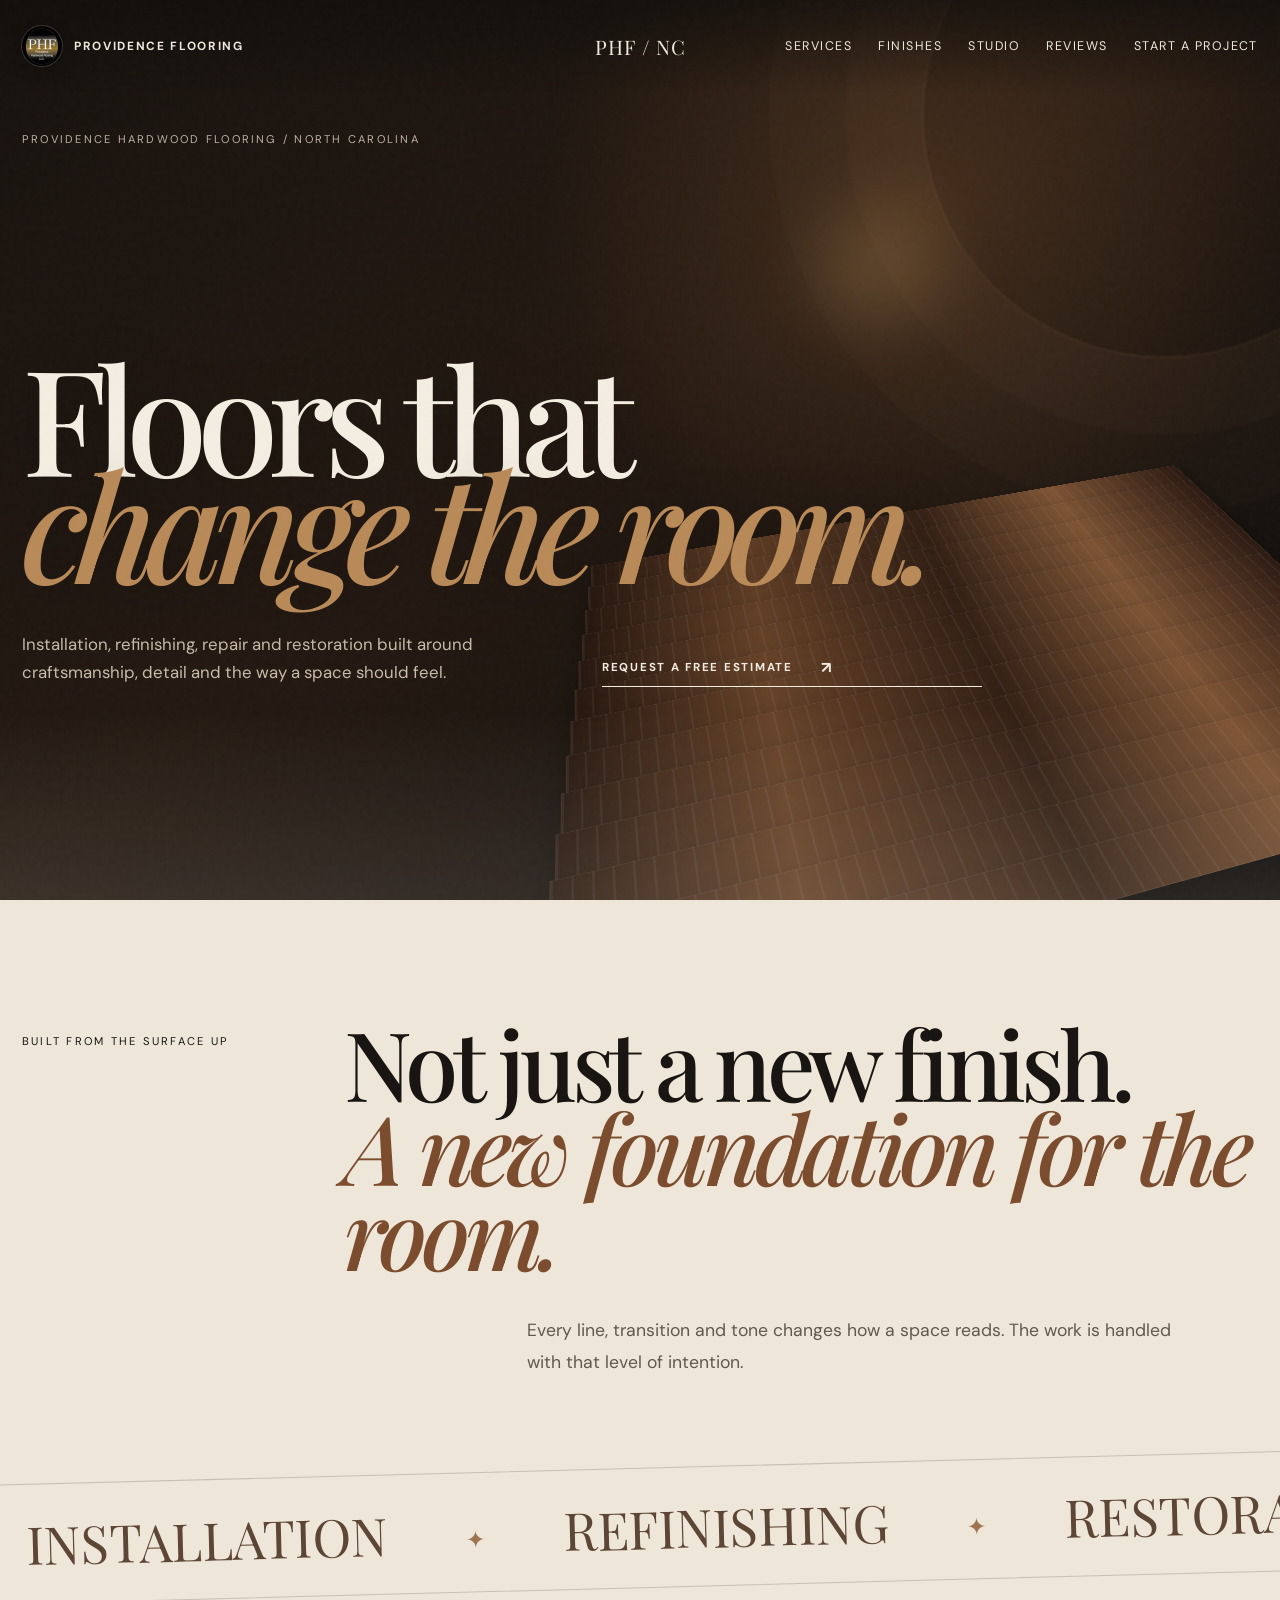
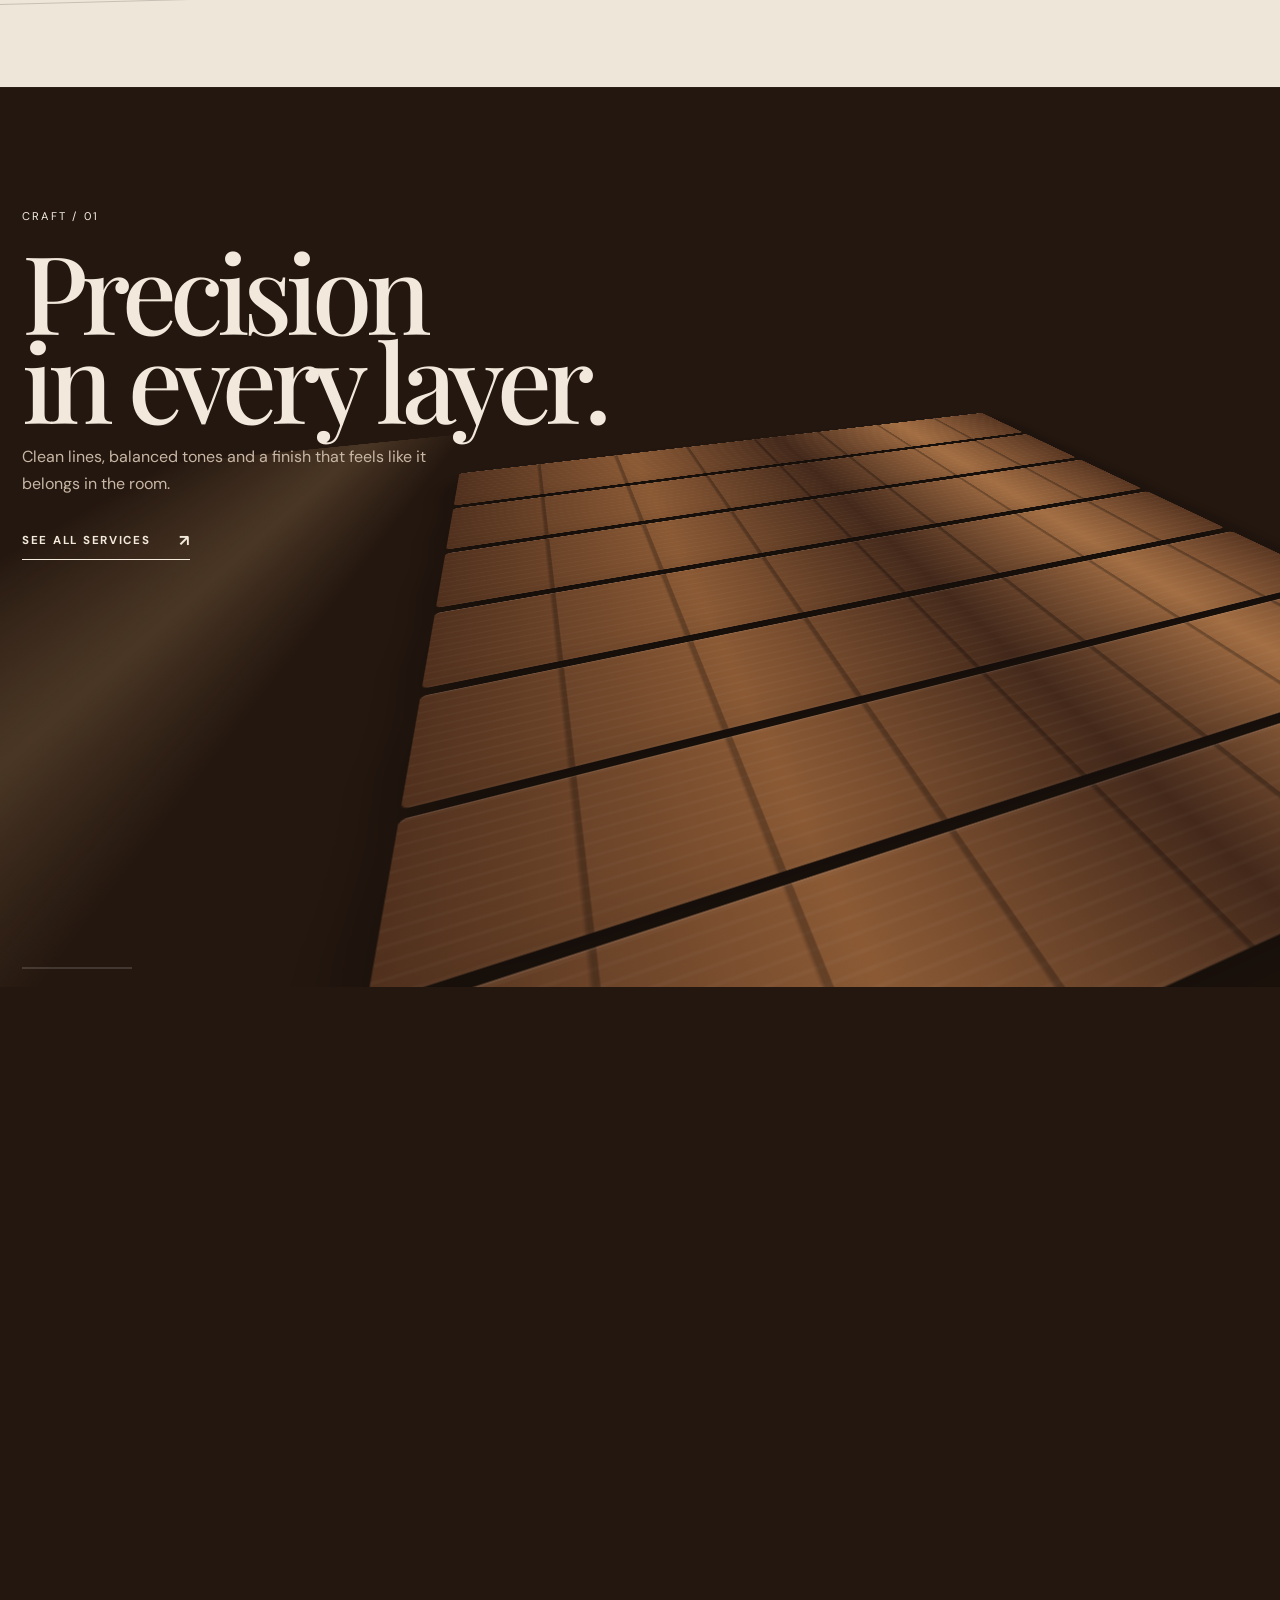
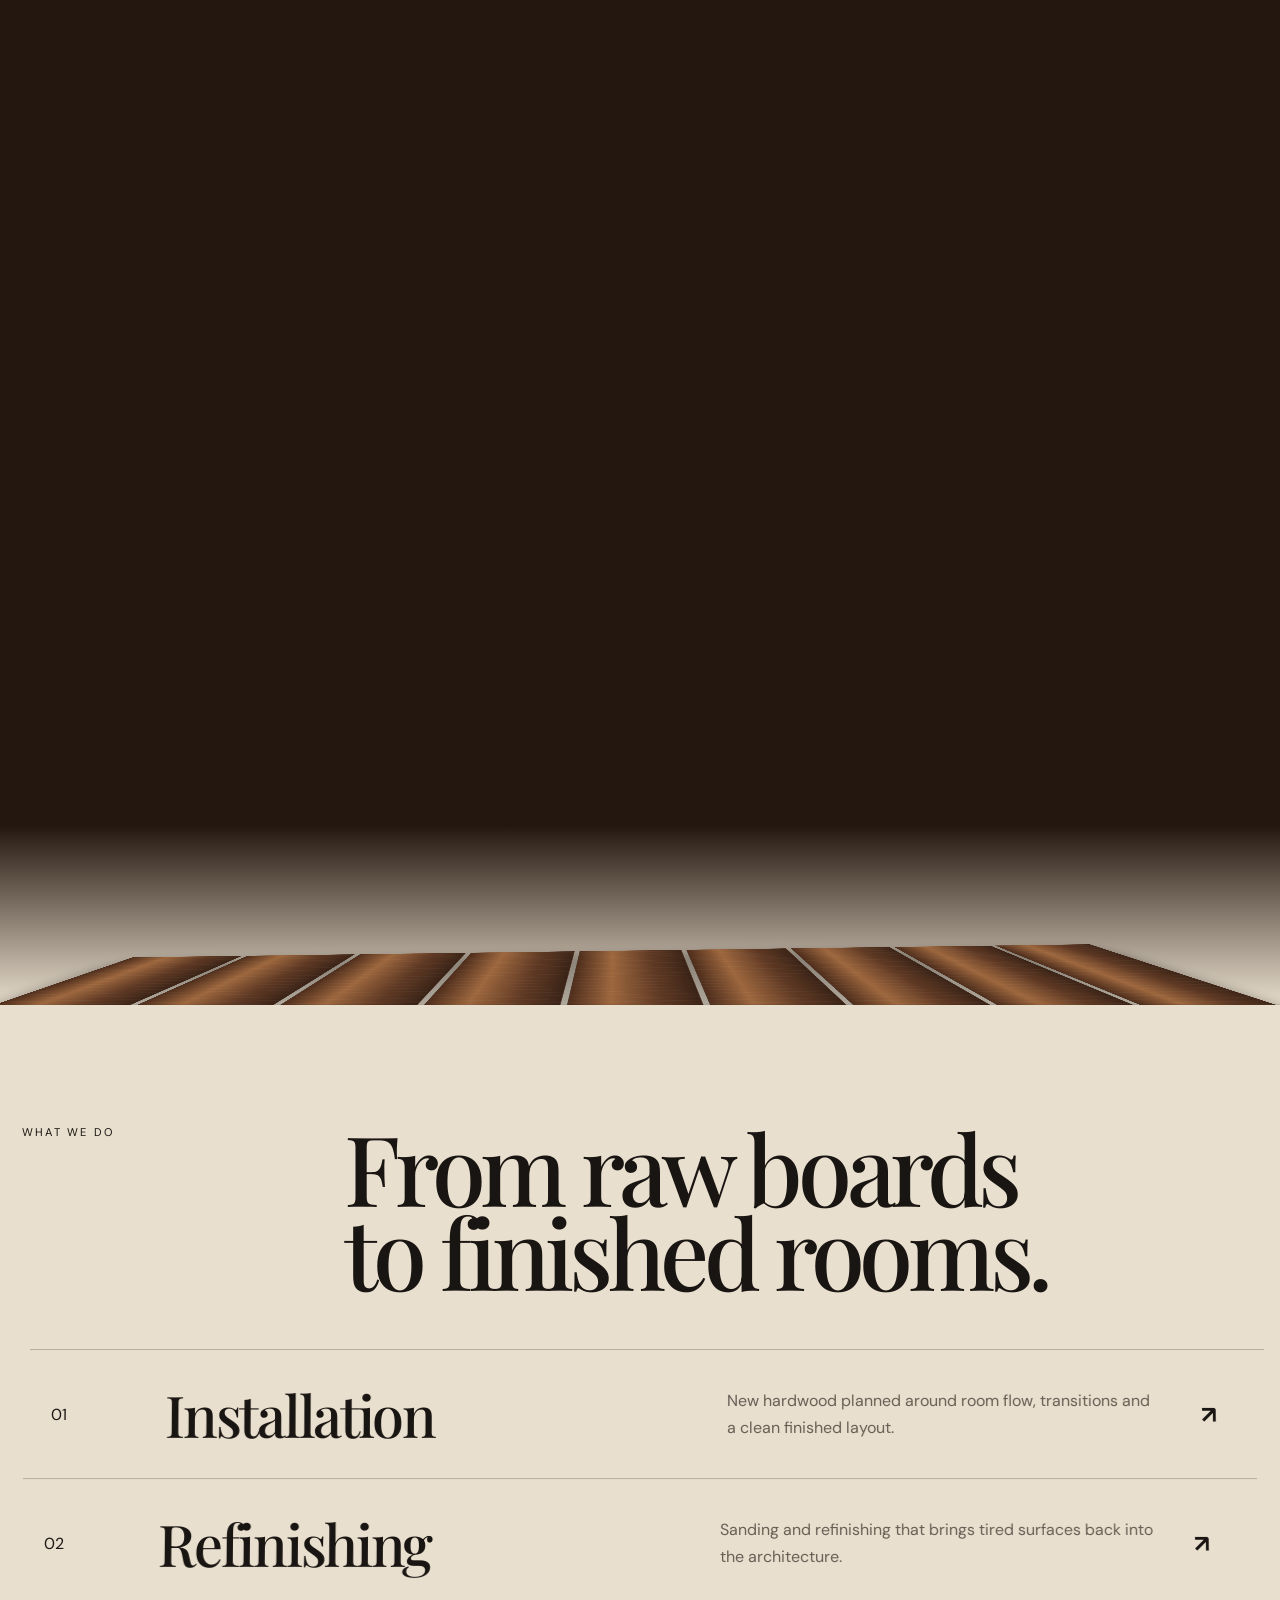
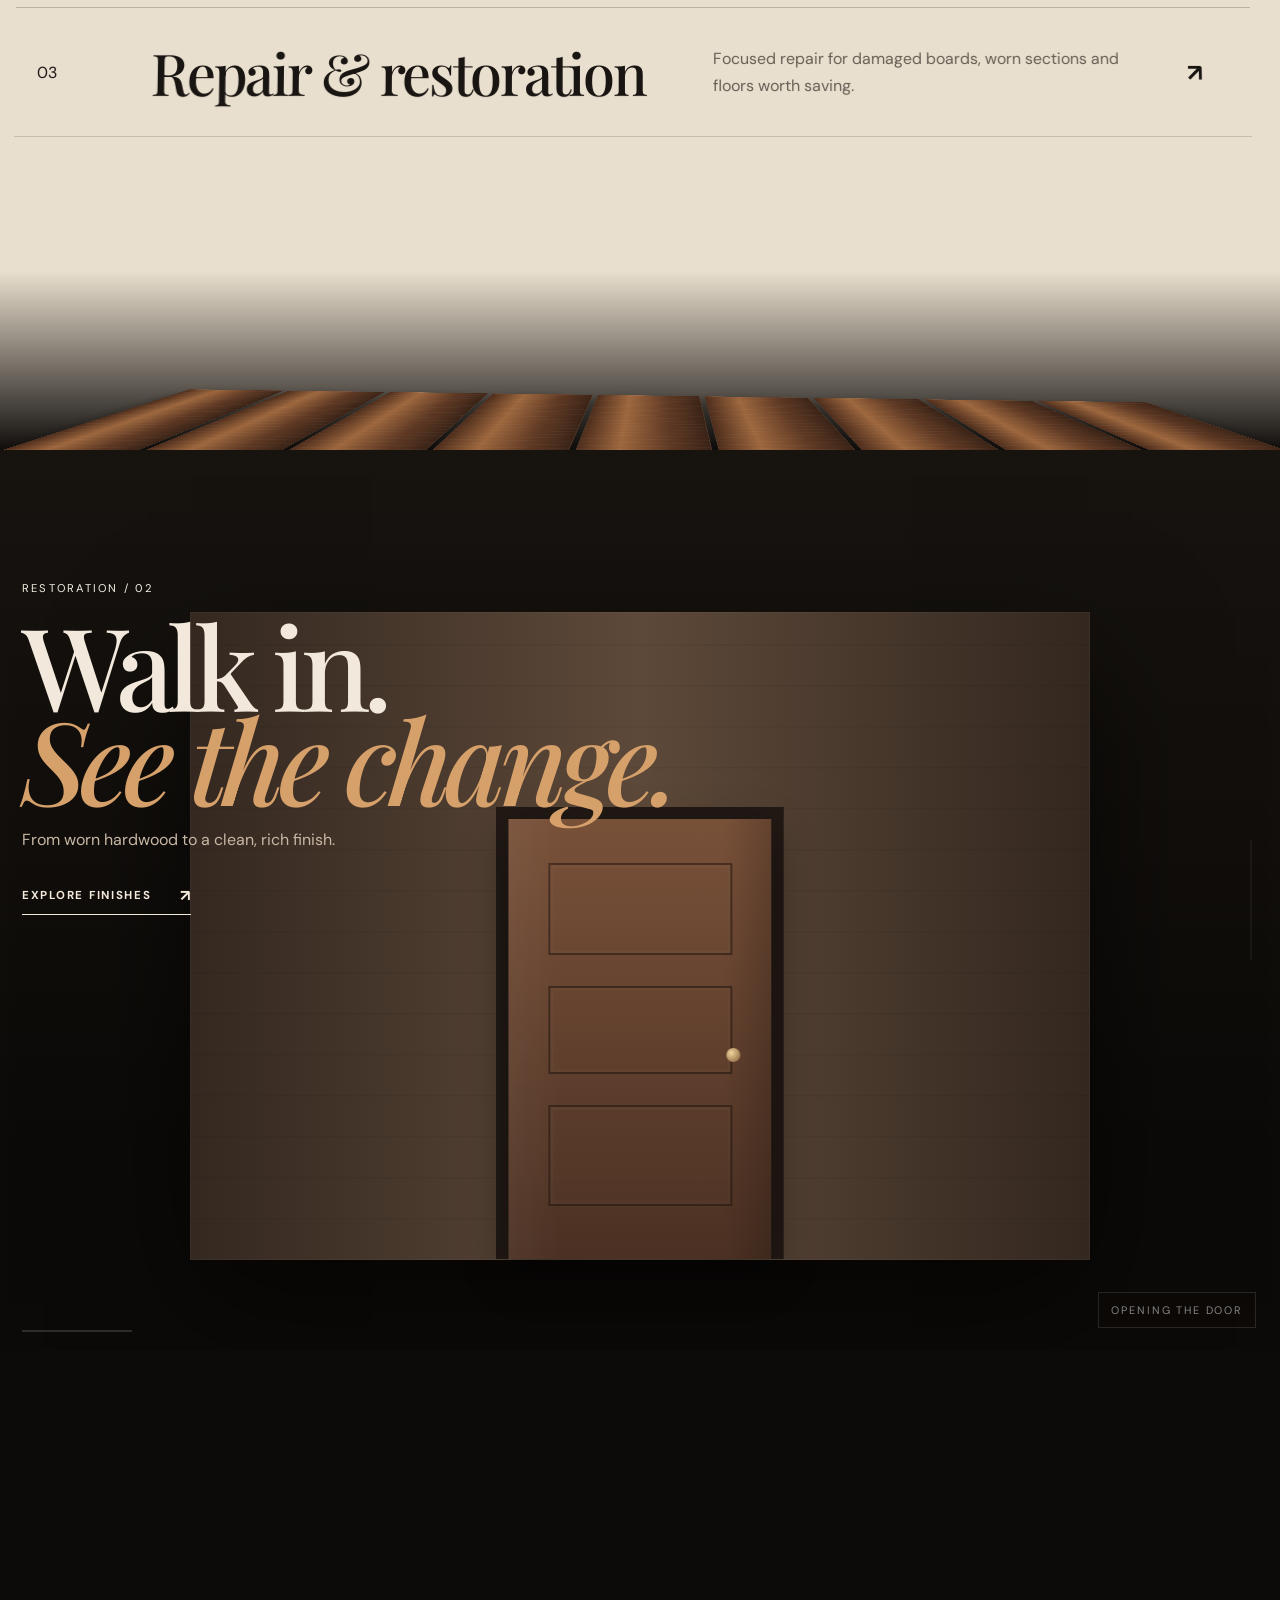
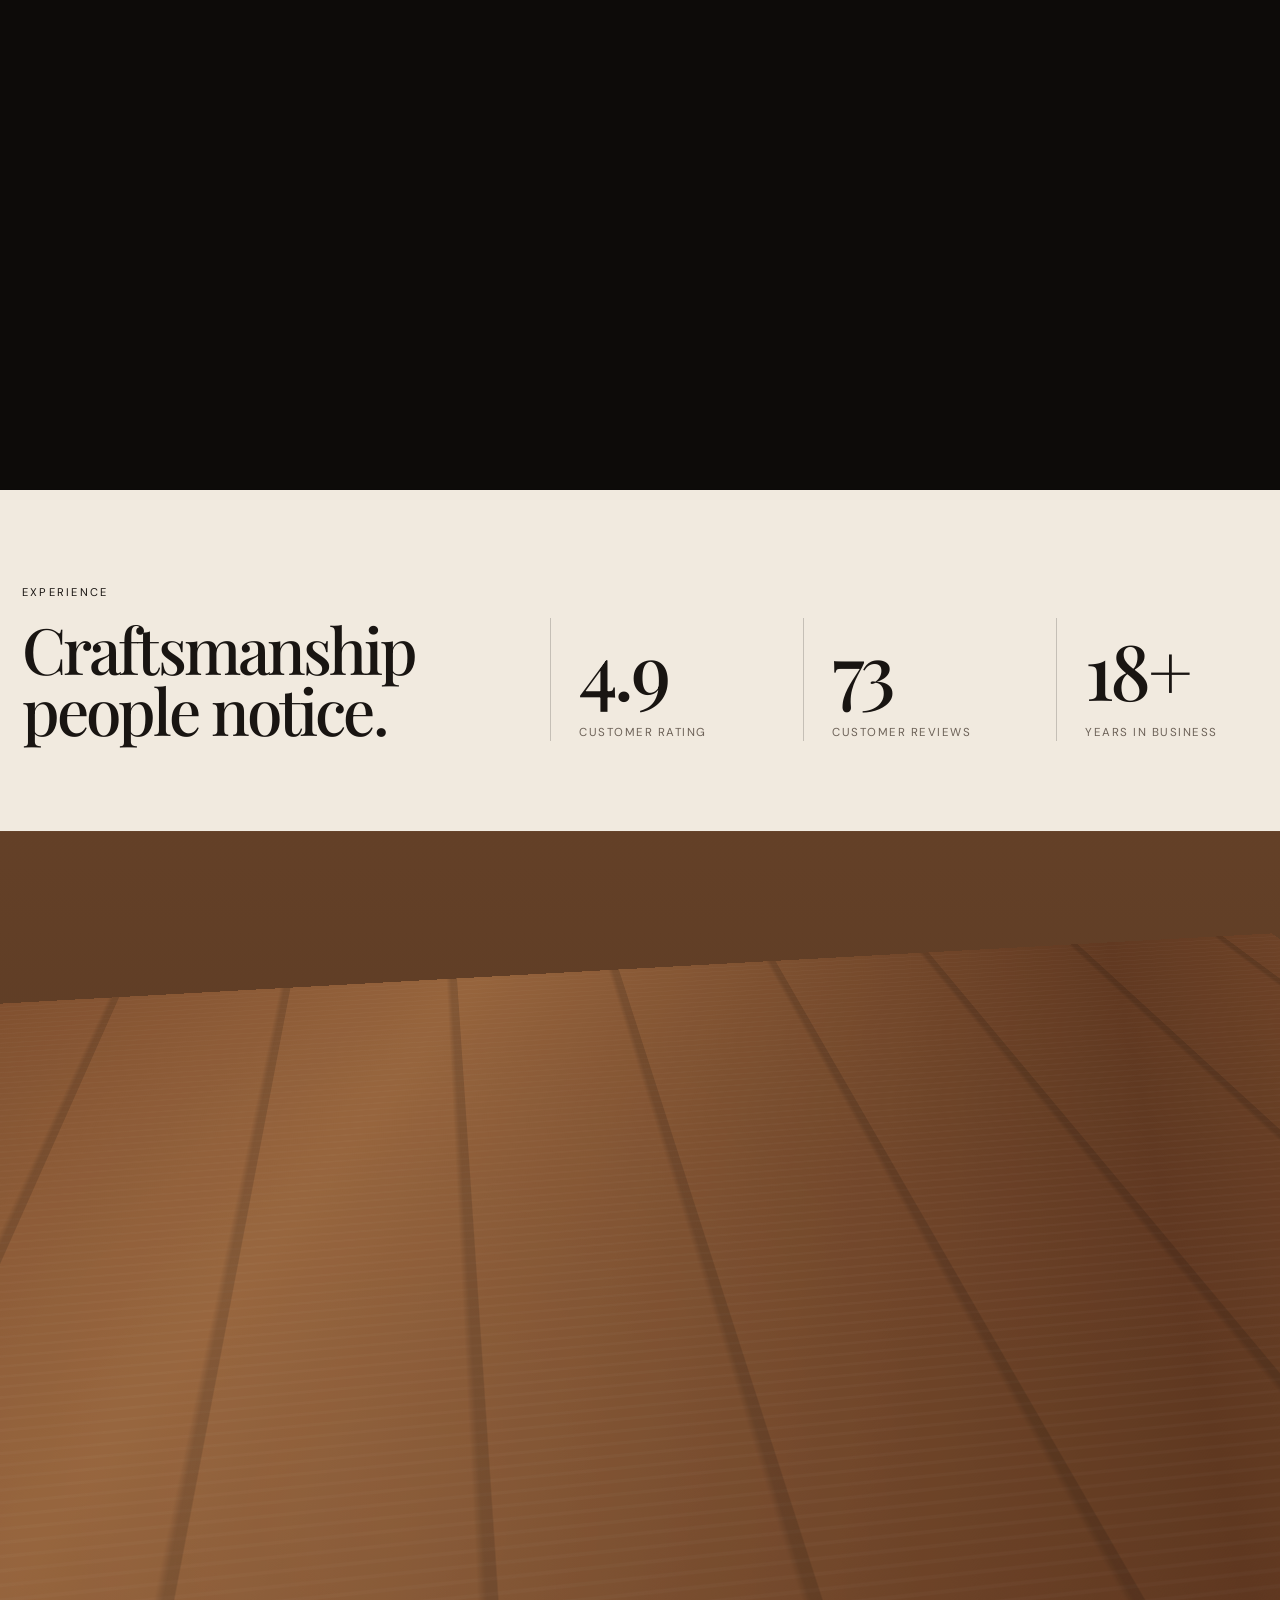
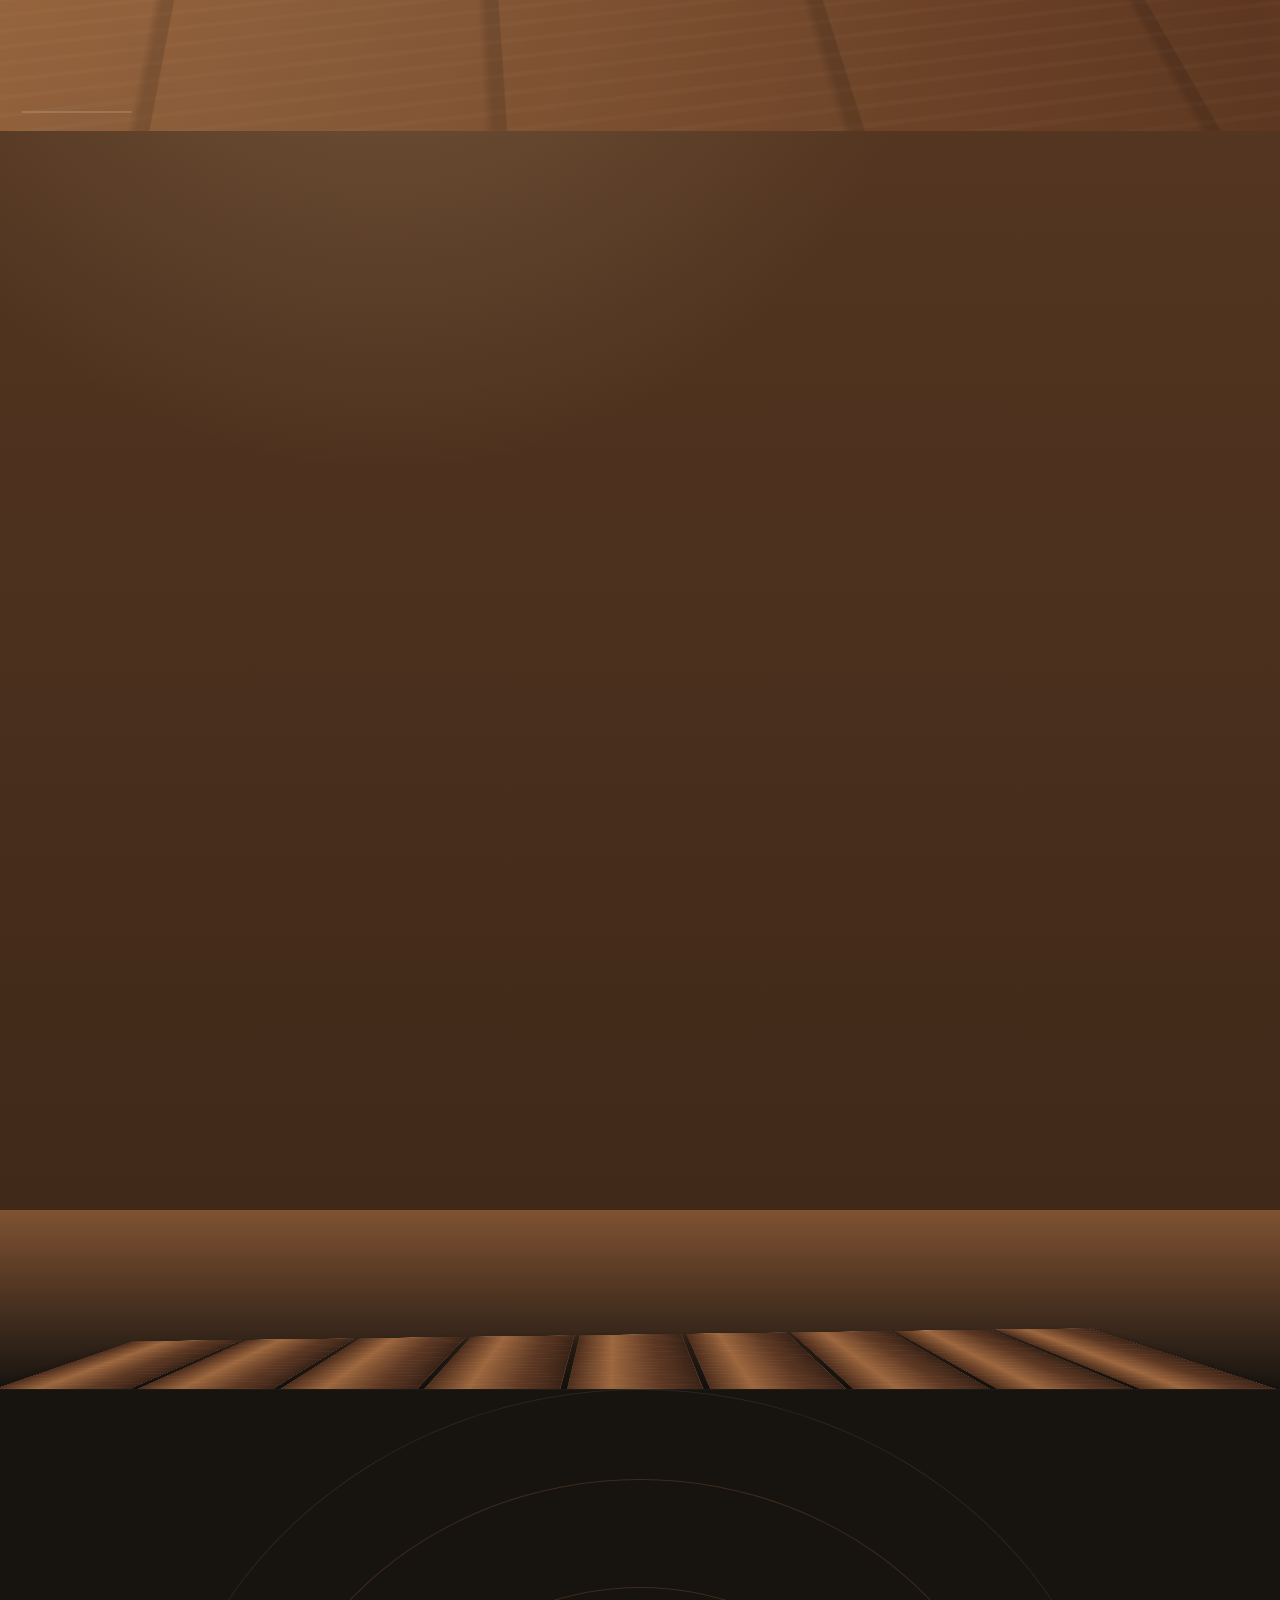
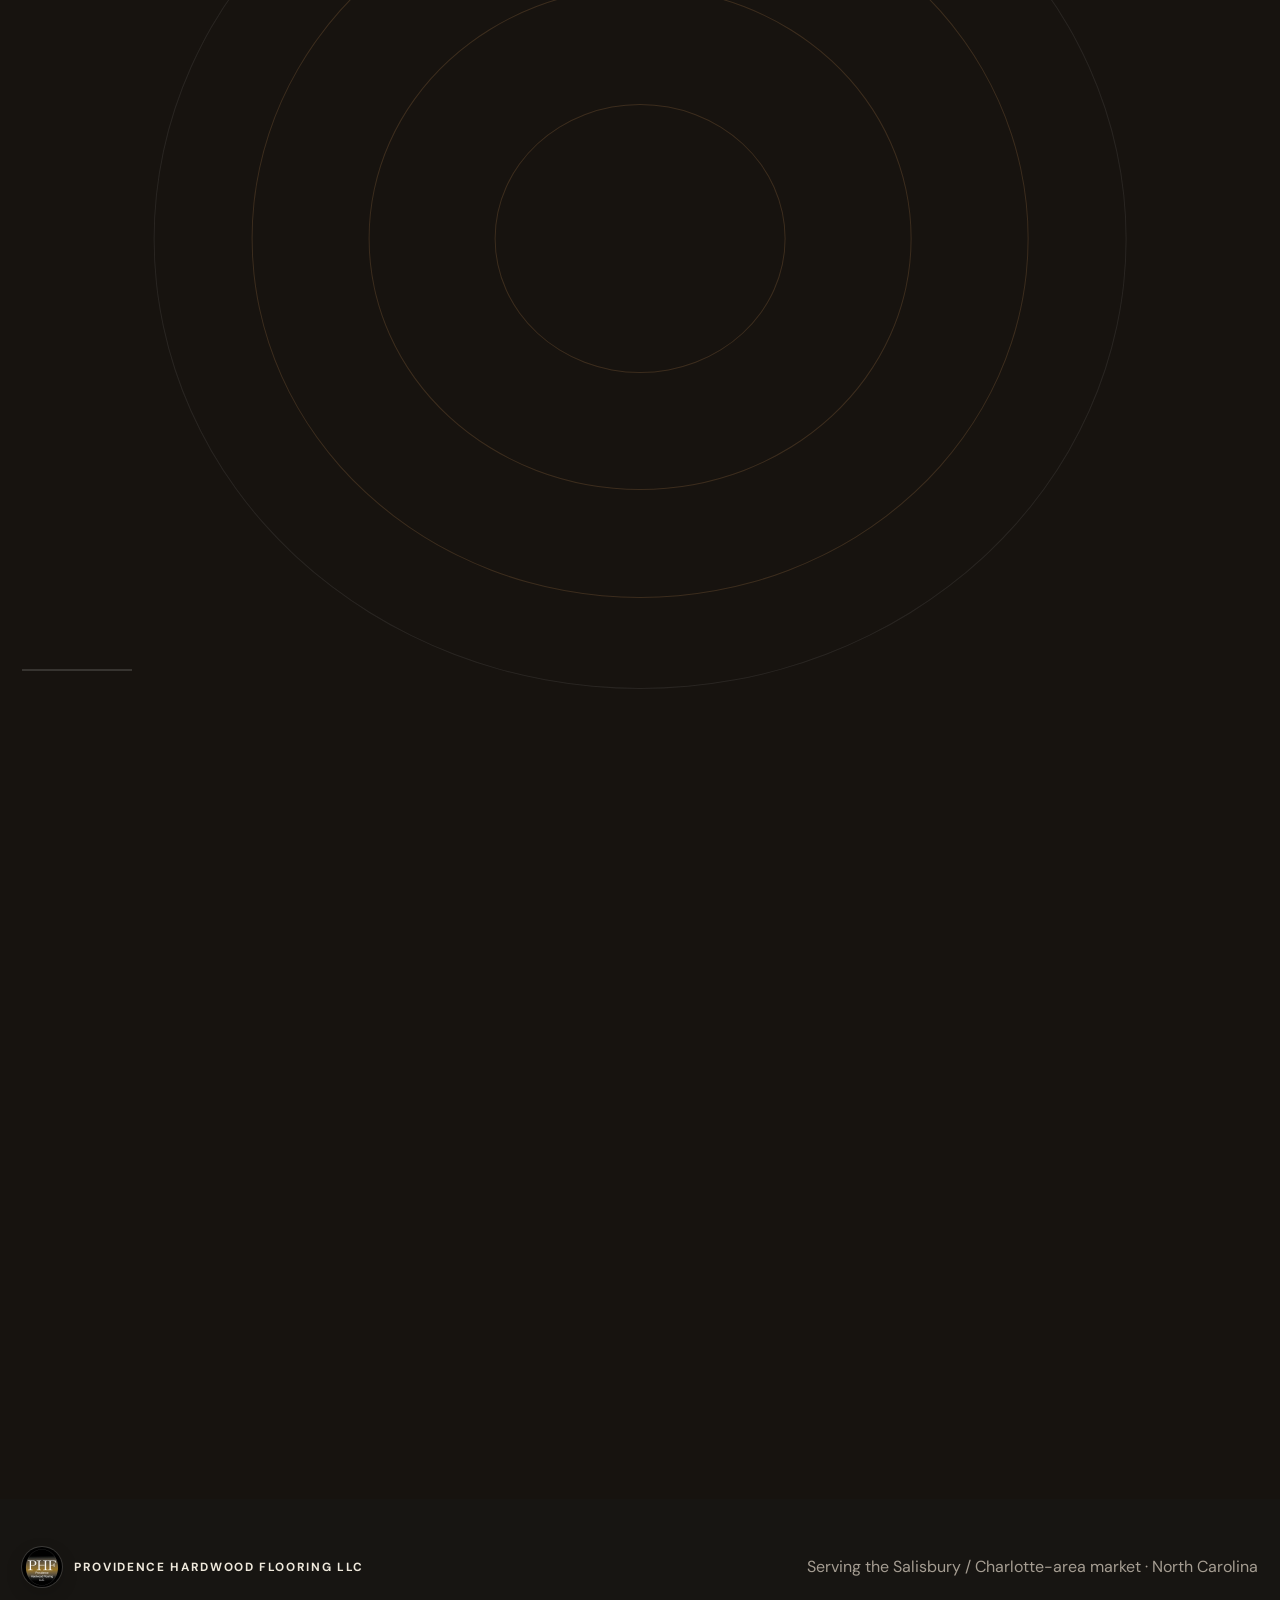
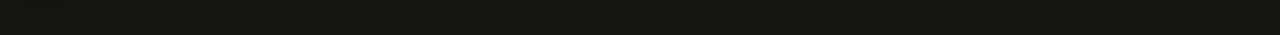
==== index.html @ 2ab694fd "Add files via upload" ====
<!doctype html>
<html lang="en">
<head>
<meta charset="utf-8">
<meta name="viewport" content="width=device-width,initial-scale=1">
<link rel="icon" type="image/jpeg" href="logo.jpeg">
<title>Providence Hardwood Flooring LLC</title>
<meta name="description" content="Hardwood installation, refinishing, repair and restoration in North Carolina.">
<link rel="stylesheet" href="styles.css">
</head>
<body class="home-v2">
<div class="noise"></div>

<header class="nav">
  <div class="shell nav-inner">
    <a class="brand" href="index.html"><img src="logo.jpeg" alt="Providence Hardwood Flooring logo"><span>Providence Flooring</span></a>
    <div class="nav-mark">PHF / NC</div>
    <nav class="links">
      <a href="services.html">Services</a>
      <a href="gallery.html">Finishes</a>
      <a href="about.html">Studio</a>
      <a href="reviews.html">Reviews</a>
      <a href="contact.html">Start a project</a>
    </nav>
    <button class="menu-btn" aria-label="Menu">☰</button>
  </div>
  <div class="mobile-panel">
    <a href="services.html">Services</a><a href="gallery.html">Finishes</a><a href="about.html">Studio</a><a href="reviews.html">Reviews</a><a href="contact.html">Start a project</a>
  </div>
</header>

<main>
<section class="phf-hero phf-scene" data-scene="hero">
  <div class="phf-ambient phf-ambient-a"></div>
  <div class="phf-ambient phf-ambient-b"></div>

  <div class="shell phf-hero-layout">
    <div class="phf-eyebrow">Providence Hardwood Flooring / North Carolina</div>
    <h1>Floors that<br><em>change the room.</em></h1>
    <div class="phf-hero-bottom">
      <p>Installation, refinishing, repair and restoration built around craftsmanship, detail and the way a space should feel.</p>
      <a class="phf-action" href="contact.html"><span>Request a free estimate</span><b>↗</b></a>
    </div>
  </div>

  <div class="phf-hero-deck" aria-hidden="true">
    <div class="phf-deck-track">
      <i style="--n:0"></i><i style="--n:1"></i><i style="--n:2"></i><i style="--n:3"></i><i style="--n:4"></i>
      <i style="--n:5"></i><i style="--n:6"></i><i style="--n:7"></i><i style="--n:8"></i><i style="--n:9"></i>
      <i style="--n:10"></i><i style="--n:11"></i><i style="--n:12"></i>
    </div>
  </div>
</section>

<section class="phf-intro phf-scene" data-scene="intro">
  <div class="shell phf-intro-grid">
    <div class="phf-side-note">Built from the surface up</div>
    <div>
      <h2>Not just a new finish.<br><em>A new foundation for the room.</em></h2>
      <p>Every line, transition and tone changes how a space reads. The work is handled with that level of intention.</p>
    </div>
  </div>

  <div class="phf-ribbon" aria-hidden="true">
    <span>INSTALLATION</span><span>REFINISHING</span><span>RESTORATION</span><span>REPAIR</span><span>CRAFT</span>
  </div>
</section>

<section class="phf-material phf-scene phf-pinned-scene" data-scene="material">
  <div class="phf-material-pin">
    <div class="shell phf-material-copy">
      <span class="phf-kicker">Craft / 01</span>
      <h2>Precision<br>in every layer.</h2>
      <p>Clean lines, balanced tones and a finish that feels like it belongs in the room.</p>
      <a class="phf-action phf-action-light" href="services.html"><span>See all services</span><b>↗</b></a>
    </div>

    <div class="phf-layer-stage" aria-hidden="true">
      <div class="phf-layer phf-layer-1"></div>
      <div class="phf-layer phf-layer-2"></div>
      <div class="phf-layer phf-layer-3"></div>
      <div class="phf-layer phf-layer-4"></div>
      <div class="phf-layer phf-layer-5"></div>
      <div class="phf-layer phf-layer-6"></div>
      <div class="phf-layer phf-layer-7"></div>
      <div class="phf-layer-light"></div>
    </div>

    <div class="phf-process-notes">
      <div class="phf-process-note phf-process-note-a"><span>01</span><strong>Plan the room</strong><small>Layout, transitions and flow.</small></div>
      <div class="phf-process-note phf-process-note-b"><span>02</span><strong>Shape the surface</strong><small>Preparation, repair and detail.</small></div>
      <div class="phf-process-note phf-process-note-c"><span>03</span><strong>Finish with intent</strong><small>Tone, sheen and final character.</small></div>
    </div>
  </div>
</section>

<div class="phf-floor-bridge phf-floor-bridge-a" aria-hidden="true">
  <div class="phf-bridge-track">
    <i></i><i></i><i></i><i></i><i></i><i></i><i></i><i></i><i></i>
  </div>
</div>

<section class="phf-services phf-scene" data-scene="services">
  <div class="shell">
    <div class="phf-section-head">
      <span class="phf-kicker">What we do</span>
      <h2>From raw boards<br>to finished rooms.</h2>
    </div>

    <div class="phf-service-stack">
      <a href="services.html" class="phf-service-card" data-depth=".18">
        <span>01</span><h3>Installation</h3><p>New hardwood planned around room flow, transitions and a clean finished layout.</p><b>↗</b>
      </a>
      <a href="services.html" class="phf-service-card" data-depth=".28">
        <span>02</span><h3>Refinishing</h3><p>Sanding and refinishing that brings tired surfaces back into the architecture.</p><b>↗</b>
      </a>
      <a href="services.html" class="phf-service-card" data-depth=".38">
        <span>03</span><h3>Repair & restoration</h3><p>Focused repair for damaged boards, worn sections and floors worth saving.</p><b>↗</b>
      </a>
    </div>
  </div>
</section>

<div class="phf-floor-bridge phf-floor-bridge-b" aria-hidden="true">
  <div class="phf-bridge-track"><i></i><i></i><i></i><i></i><i></i><i></i><i></i><i></i><i></i></div>
</div>
<section class="phf-portal phf-scene phf-pinned-scene" data-scene="portal">
  <div class="phf-portal-pin">

    <div class="reno-door-scene" aria-hidden="true">
      <div class="reno-house">
        <div class="reno-door-frame">
          <div class="reno-light"></div>
          <div class="reno-door">
            <span class="reno-panel p1"></span>
            <span class="reno-panel p2"></span>
            <span class="reno-panel p3"></span>
            <span class="reno-knob"></span>
          </div>
        </div>
      </div>
    </div>

    <div class="reno-floor-scene" aria-hidden="true">
      <div class="reno-floor reno-floor-old"></div>
      <div class="reno-floor reno-floor-new"></div>
      <div class="reno-reveal-edge"></div>
      <div class="reno-shine"></div>
      <div class="reno-floor-vignette"></div>
    </div>

    <div class="shell phf-portal-copy">
      <span class="phf-kicker">Restoration / 02</span>
      <h2>Walk in.<br><em>See the change.</em></h2>
      <p>From worn hardwood to a clean, rich finish.</p>
      <a class="phf-action phf-action-light" href="gallery.html"><span>Explore finishes</span><b>↗</b></a>
    </div>

    <div class="phf-renovation-label"><span class="phf-renovation-step">Opening the door</span></div>
    <div class="phf-scene-progress"><span></span></div>
  </div>
</section>

<section class="phf-proof phf-scene" data-scene="proof">
  <div class="shell phf-proof-grid">
    <div class="phf-proof-intro">
      <span class="phf-kicker">Experience</span>
      <h2>Craftsmanship people notice.</h2>
    </div>
    <div class="phf-metric"><strong>4.9</strong><span>customer rating</span></div>
    <div class="phf-metric"><strong>73</strong><span>customer reviews</span></div>
    <div class="phf-metric"><strong>18+</strong><span>years in business</span></div>
  </div>
</section>

<section class="phf-quote phf-scene phf-pinned-scene" data-scene="quote">
  <div class="phf-quote-pin">
    <div class="phf-quote-surface" aria-hidden="true"></div>
  <div class="shell phf-quote-grid">
    <div class="phf-quote-stars">★★★★★</div>
    <blockquote>“Professionalism, punctuality, coupled with great craftsmanship.”</blockquote>
    <a class="phf-action" href="reviews.html"><span>Read reviews</span><b>↗</b></a>
  </div>
  </div>
</section>

<div class="phf-floor-bridge phf-floor-bridge-c" aria-hidden="true">
  <div class="phf-bridge-track"><i></i><i></i><i></i><i></i><i></i><i></i><i></i><i></i><i></i></div>
</div>
<section class="phf-final phf-scene phf-pinned-scene" data-scene="final">
  <div class="phf-final-pin">
    <div class="phf-final-orbit" aria-hidden="true"><span></span><span></span><span></span></div>
  <div class="shell phf-final-inner">
    <span class="phf-kicker">Your space, next</span>
    <h2>Start from<br>the ground up.</h2>
    <p>Tell us what your floor needs. We’ll take it from there.</p>
    <a class="phf-final-button" href="contact.html"><span>Request a free estimate</span><b>↗</b></a>
  </div>
  </div>
</section>
</main>

<footer class="footer">
  <div class="shell footer-grid">
    <a class="brand" href="index.html"><img src="logo.jpeg" alt=""><span>Providence Hardwood Flooring LLC</span></a>
    <div>Serving the Salisbury / Charlotte-area market · North Carolina</div>
  </div>
</footer>

<script src="app.js"></script>
</body>
</html>
---- styles.css ----
@import url('https://fonts.googleapis.com/css2?family=DM+Sans:wght@400;500;600;700&family=Playfair+Display:ital,wght@0,500;0,600;1,500&display=swap');

:root{
  --paper:#efe9dc;
  --paper-2:#e5dccb;
  --ink:#171512;
  --ink-soft:#5e584f;
  --brown:#6f4a2d;
  --brown-deep:#392719;
  --brass:#a67b3d;
  --line:rgba(23,21,18,.18);
  --white:#fbf8f1;
}
*{box-sizing:border-box}
html{scroll-behavior:smooth}
body{margin:0;background:var(--paper);color:var(--ink);font-family:'DM Sans',system-ui,sans-serif;overflow-x:hidden}
a{color:inherit}
::selection{background:var(--ink);color:var(--paper)}
.noise{position:fixed;inset:0;pointer-events:none;z-index:1000;opacity:.045;background-image:url("data:image/svg+xml,%3Csvg viewBox='0 0 180 180' xmlns='http://www.w3.org/2000/svg'%3E%3Cfilter id='n'%3E%3CfeTurbulence type='fractalNoise' baseFrequency='.9' numOctaves='4' stitchTiles='stitch'/%3E%3C/filter%3E%3Crect width='100%25' height='100%25' filter='url(%23n)' opacity='.55'/%3E%3C/svg%3E")}
.shell{width:min(1480px,calc(100% - 44px));margin:auto}

/* editorial navigation */
.nav{position:fixed;inset:0 0 auto;z-index:100;height:92px;border-bottom:1px solid rgba(239,233,220,.28);color:var(--paper);mix-blend-mode:difference}
.nav-inner{height:100%;display:grid;grid-template-columns:1fr auto 1fr;align-items:center}
.brand{display:flex;align-items:center;gap:12px;text-decoration:none;font-weight:700;letter-spacing:.14em;font-size:.74rem;text-transform:uppercase}
.brand img{width:40px;height:40px;border-radius:50%;object-fit:cover;filter:grayscale(1) contrast(1.1)}
.nav-mark{font-family:'Playfair Display',serif;font-size:1.25rem;letter-spacing:.05em}
.links{justify-self:end;display:flex;align-items:center;gap:26px}
.links a{text-decoration:none;font-size:.78rem;text-transform:uppercase;letter-spacing:.12em;position:relative}
.links a:after{content:"";position:absolute;left:0;right:100%;bottom:-5px;height:1px;background:currentColor;transition:.25s}
.links a:hover:after{right:0}
.menu-btn{display:none;border:0;background:none;color:inherit;font-size:1.4rem}
.mobile-panel{display:none}

/* homepage */
.hero{min-height:100vh;background:var(--ink);color:var(--paper);position:relative;overflow:hidden;padding:128px 0 42px}
.hero-grid{display:grid;grid-template-columns:minmax(0,1.15fr) minmax(370px,.85fr);gap:3vw;align-items:end;min-height:calc(100vh - 170px)}
.hero-kicker{font-size:.75rem;letter-spacing:.18em;text-transform:uppercase;display:flex;gap:12px;align-items:center;margin-bottom:20px}
.hero-kicker:before{content:"";width:56px;height:1px;background:currentColor}
.hero h1{font-family:'Playfair Display',serif;font-size:clamp(5rem,10.4vw,11rem);font-weight:500;letter-spacing:-.07em;line-height:.72;margin:0;max-width:1100px}
.hero h1 i{font-weight:500;color:#b99768}
.hero-copy{padding:0 0 22px 24px;border-left:1px solid rgba(239,233,220,.28)}
.hero-copy p{font-size:clamp(1rem,1.5vw,1.25rem);line-height:1.65;color:#c9c0b2;max-width:500px;margin:0 0 28px}
.text-link{display:inline-flex;gap:24px;align-items:center;text-decoration:none;text-transform:uppercase;letter-spacing:.13em;font-size:.78rem;font-weight:700;border-bottom:1px solid currentColor;padding-bottom:7px}
.text-link b{font-size:1.15rem;transition:.25s transform}.text-link:hover b{transform:translateX(6px)}
.hero-floor{position:absolute;right:-5vw;top:22vh;width:44vw;height:46vw;max-height:620px;max-width:620px;perspective:1000px;pointer-events:none;opacity:.72}
.hero-floor-inner{position:absolute;inset:6%;transform:rotateX(63deg) rotateZ(35deg);transform-style:preserve-3d}
.hero-floor .plank{position:absolute;left:0;width:100%;height:11%;border:1px solid rgba(255,255,255,.18);background:linear-gradient(90deg,#322217,#765033 35%,#472f20 70%,#8b6443);box-shadow:0 10px 30px rgba(0,0,0,.28);transform:translateZ(calc(var(--i) * 5px));top:calc(var(--i) * 10%)}
.hero-logo-seal{position:absolute;right:4vw;bottom:44px;width:116px;height:116px;border-radius:50%;border:1px solid rgba(239,233,220,.42);display:grid;place-items:center;animation:spin 22s linear infinite}
.hero-logo-seal img{width:78px;height:78px;border-radius:50%;object-fit:cover;animation:spinReverse 22s linear infinite}
.hero-index{position:absolute;left:22px;bottom:36px;writing-mode:vertical-rl;transform:rotate(180deg);font-size:.7rem;letter-spacing:.18em;text-transform:uppercase;color:#817a70}

.statement{padding:120px 0 140px;border-bottom:1px solid var(--line)}
.statement-grid{display:grid;grid-template-columns:220px 1fr;gap:8vw;align-items:start}
.section-label{font-size:.72rem;letter-spacing:.17em;text-transform:uppercase;position:sticky;top:125px;display:flex;align-items:center;gap:12px}.section-label:before{content:"";width:28px;height:1px;background:var(--ink)}
.statement h2{font-family:'Playfair Display',serif;font-size:clamp(3.3rem,6.4vw,7.4rem);line-height:.95;font-weight:500;letter-spacing:-.045em;margin:0;max-width:1150px}
.statement h2 span{color:var(--brass);font-style:italic}

.services-strip{border-bottom:1px solid var(--line)}
.service-row{display:grid;grid-template-columns:90px 1fr 1fr 54px;gap:3vw;align-items:center;padding:34px 0;border-top:1px solid var(--line);text-decoration:none;transition:.35s background,.35s padding}
.service-row:hover{background:rgba(255,255,255,.3);padding-left:18px;padding-right:18px}
.service-num{font-family:'Playfair Display',serif;font-size:1.2rem;color:var(--brass)}
.service-row h3{font-family:'Playfair Display',serif;font-weight:500;font-size:clamp(2rem,3.8vw,4.2rem);margin:0;letter-spacing:-.035em}
.service-row p{color:var(--ink-soft);line-height:1.6;max-width:490px;margin:0}.service-arrow{font-size:2rem;text-align:right}

.floor-journey{height:260vh;position:relative;background:var(--brown-deep);color:var(--paper)}
.floor-pin{height:100vh;position:sticky;top:0;overflow:hidden;display:grid;place-items:center;perspective:1200px}
.floor-copy{position:absolute;z-index:5;left:6vw;top:13vh;max-width:650px}
.floor-copy .section-label{position:static;color:#cbb9a3}.floor-copy .section-label:before{background:#cbb9a3}
.floor-copy h2{font-family:'Playfair Display',serif;font-size:clamp(4.6rem,9vw,10rem);font-weight:500;line-height:.82;letter-spacing:-.06em;margin:22px 0 20px}
.floor-copy p{max-width:500px;color:#c5b6a4;line-height:1.7}
.board-deck{position:absolute;left:50%;bottom:-34vh;width:150vw;height:120vh;transform:translateX(-50%) rotateX(68deg);transform-origin:50% 100%;display:grid;grid-template-columns:repeat(9,1fr);gap:10px;transform-style:preserve-3d}
.board{position:relative;background:linear-gradient(90deg,#4a2d19,#825a35 20%,#5a3821 48%,#9c7145 72%,#5f3b23);border:1px solid rgba(255,255,255,.09);box-shadow:inset 0 0 28px rgba(0,0,0,.25);transform:translateZ(0)}
.board:after{content:"";position:absolute;inset:0;background:repeating-linear-gradient(0deg,transparent 0 72px,rgba(0,0,0,.28) 73px 76px)}
.floor-glow{position:absolute;width:42vw;height:100vh;top:-15vh;left:50%;transform:translateX(-50%) rotate(12deg);background:rgba(255,239,198,.17);filter:blur(45px);mix-blend-mode:screen}

.proof-band{background:var(--ink);color:var(--paper);padding:34px 0;border-top:1px solid #38332d;border-bottom:1px solid #38332d}
.proof-grid{display:grid;grid-template-columns:repeat(3,1fr)}
.proof-item{padding:15px 34px;border-right:1px solid #38332d}.proof-item:first-child{padding-left:0}.proof-item:last-child{border-right:0}
.proof-item strong{font-family:'Playfair Display',serif;font-size:clamp(2.8rem,5vw,5rem);font-weight:500}.proof-item span{display:block;color:#9f978d;margin-top:4px;text-transform:uppercase;letter-spacing:.12em;font-size:.7rem}

.review-feature{padding:130px 0;background:var(--white)}
.review-grid{display:grid;grid-template-columns:.7fr 1.3fr;gap:8vw;align-items:start}
.review-score{border-top:1px solid var(--ink);padding-top:20px}.review-score strong{font-family:'Playfair Display',serif;font-size:6rem;font-weight:500;line-height:1}.review-score small{display:block;color:var(--ink-soft);margin-top:10px}
.review-quote{font-family:'Playfair Display',serif;font-size:clamp(2.7rem,5vw,5.8rem);line-height:1.03;letter-spacing:-.04em;margin:0;font-weight:500}.review-meta{margin-top:28px;color:var(--ink-soft)}

.cta-architect{background:#b28a57;min-height:68vh;display:grid;align-items:center;position:relative;overflow:hidden}
.cta-architect:before{content:"PHF";position:absolute;right:-2vw;bottom:-10vw;font-family:'Playfair Display',serif;font-size:35vw;line-height:.7;color:rgba(255,255,255,.12);letter-spacing:-.09em}
.cta-architect h2{font-family:'Playfair Display',serif;font-size:clamp(4rem,8vw,9rem);line-height:.85;letter-spacing:-.06em;font-weight:500;margin:0 0 35px;max-width:1050px;position:relative}
.cta-architect .text-link{position:relative}

/* inner pages */
.page-hero{padding:180px 0 90px;background:var(--ink);color:var(--paper);min-height:65vh;display:grid;align-items:end;position:relative;overflow:hidden}
.page-hero:after{content:"";position:absolute;width:38vw;height:38vw;right:-8vw;bottom:-19vw;border:1px solid rgba(239,233,220,.18);border-radius:50%;box-shadow:0 0 0 5vw rgba(239,233,220,.025),0 0 0 10vw rgba(239,233,220,.02)}
.page-hero .section-label{position:static;color:#b8ad9e}.page-hero .section-label:before{background:#b8ad9e}
.page-hero h1{font-family:'Playfair Display',serif;font-size:clamp(4.6rem,9vw,9.8rem);line-height:.82;letter-spacing:-.055em;font-weight:500;margin:24px 0 26px;max-width:1200px}
.page-hero p{max-width:720px;color:#bcb3a8;line-height:1.7;font-size:1.08rem}
.content-section{padding:110px 0}
.editorial-grid{display:grid;grid-template-columns:260px 1fr;gap:7vw}
.editorial-main{min-width:0}
.large-copy{font-family:'Playfair Display',serif;font-size:clamp(2.4rem,5vw,5.3rem);line-height:1.04;letter-spacing:-.035em;margin:0 0 36px;font-weight:500}
.body-copy{font-size:1.05rem;line-height:1.85;color:var(--ink-soft);max-width:780px}

.service-list{border-top:1px solid var(--line)}
.service-detail{display:grid;grid-template-columns:80px 1fr .9fr;gap:3vw;padding:40px 0;border-bottom:1px solid var(--line)}
.service-detail h3{font-family:'Playfair Display',serif;font-size:clamp(2rem,4vw,4.4rem);font-weight:500;margin:0;letter-spacing:-.03em}.service-detail p{margin:0;color:var(--ink-soft);line-height:1.7}

.gallery-grid{display:grid;grid-template-columns:1.2fr .8fr;gap:16px}
.gallery-item{height:560px;position:relative;overflow:hidden;background:#4b3424}.gallery-item:nth-child(3),.gallery-item:nth-child(4){height:390px}.gallery-item .texture{position:absolute;inset:-4%;transition:transform .7s cubic-bezier(.2,.8,.2,1)}.gallery-item:hover .texture{transform:scale(1.06) rotate(.4deg)}
.gallery-item .caption{position:absolute;left:0;bottom:0;background:var(--paper);padding:16px 20px;font-family:'Playfair Display',serif;font-size:1.35rem}
.g1{background:repeating-linear-gradient(90deg,transparent 0 16%,rgba(0,0,0,.24) 16.4% 16.8%),repeating-linear-gradient(0deg,#9b6d42 0 64px,#724828 65px 129px,#ad8355 130px 194px)}
.g2{background:repeating-linear-gradient(90deg,transparent 0 20%,rgba(0,0,0,.25) 20.4% 20.8%),repeating-linear-gradient(0deg,#433326 0 60px,#67503e 61px 121px,#31261e 122px 182px)}
.g3{background:repeating-linear-gradient(90deg,transparent 0 18%,rgba(0,0,0,.15) 18.3% 18.7%),repeating-linear-gradient(0deg,#c29b68 0 58px,#9f7748 59px 117px,#d0ae7e 118px 176px)}
.g4{background:repeating-linear-gradient(90deg,transparent 0 17%,rgba(0,0,0,.23) 17.4% 17.8%),repeating-linear-gradient(0deg,#5a3321 0 68px,#7b472b 69px 137px,#3e2418 138px 206px)}

.reviews-list{border-top:1px solid var(--line)}
.review-row{display:grid;grid-template-columns:130px 1fr 220px;gap:3vw;padding:38px 0;border-bottom:1px solid var(--line)}
.stars{letter-spacing:.14em;color:var(--brass)}.review-row blockquote{font-family:'Playfair Display',serif;font-size:clamp(1.8rem,3.4vw,3.7rem);line-height:1.08;margin:0;letter-spacing:-.025em}.review-row small{color:var(--ink-soft);line-height:1.5}

.contact-layout{display:grid;grid-template-columns:1.2fr .8fr;gap:8vw}
.form{display:grid;gap:0;border-top:1px solid var(--ink)}
.field{display:grid;grid-template-columns:170px 1fr;align-items:center;border-bottom:1px solid var(--line);padding:18px 0}.field label{text-transform:uppercase;letter-spacing:.12em;font-size:.7rem}.form input,.form textarea,.form select{border:0;background:transparent;border-radius:0;padding:12px 0;font:inherit;color:var(--ink);outline:none;width:100%}.form textarea{min-height:130px;resize:vertical}.form button{justify-self:start;margin-top:28px;border:0;background:var(--ink);color:var(--paper);padding:17px 24px;text-transform:uppercase;letter-spacing:.12em;font-size:.75rem;cursor:pointer}
.contact-aside{border-left:1px solid var(--line);padding-left:40px}.contact-aside h3{font-family:'Playfair Display',serif;font-size:2.4rem;font-weight:500;margin-top:0}.contact-aside p{color:var(--ink-soft);line-height:1.7}

.footer{background:var(--ink);color:#a59d92;padding:48px 0}.footer-grid{display:grid;grid-template-columns:1fr auto;gap:30px;align-items:center}.footer a{color:var(--paper);text-decoration:none}.footer .brand{color:var(--paper)}

@keyframes spin{to{transform:rotate(360deg)}}@keyframes spinReverse{to{transform:rotate(-360deg)}}
@media(max-width:900px){
 .shell{width:min(100% - 28px,1480px)}.nav{height:76px}.nav-inner{grid-template-columns:1fr auto}.nav-mark{display:none}.links{display:none}.menu-btn{display:block;justify-self:end}.mobile-panel.open{display:flex;position:fixed;top:76px;left:0;right:0;background:var(--ink);color:var(--paper);padding:28px;flex-direction:column;gap:20px;border-top:1px solid #39342e}.mobile-panel a{text-decoration:none;font-family:'Playfair Display',serif;font-size:2rem}
 .hero{padding-top:108px}.hero-grid{grid-template-columns:1fr;align-content:end}.hero h1{font-size:clamp(4.5rem,19vw,8rem);max-width:90vw}.hero-copy{border-left:0;padding:0;max-width:85%;position:relative;z-index:4}.hero-floor{width:85vw;height:85vw;right:-30vw;top:22vh;opacity:.36}.hero-logo-seal{display:none}.statement-grid,.editorial-grid{grid-template-columns:1fr}.section-label{position:static;margin-bottom:28px}.service-row{grid-template-columns:60px 1fr 42px}.service-row p{display:none}.floor-copy{left:22px;right:22px;top:14vh}.board-deck{width:250vw}.proof-grid{grid-template-columns:1fr}.proof-item{border-right:0;border-bottom:1px solid #38332d;padding:24px 0}.review-grid{grid-template-columns:1fr}.review-score{margin-bottom:20px}.service-detail{grid-template-columns:55px 1fr}.service-detail p{grid-column:2}.gallery-grid,.contact-layout{grid-template-columns:1fr}.gallery-item,.gallery-item:nth-child(3),.gallery-item:nth-child(4){height:420px}.review-row{grid-template-columns:1fr}.contact-aside{border-left:0;border-top:1px solid var(--line);padding:35px 0 0}.footer-grid{grid-template-columns:1fr}
}
@media(max-width:560px){.statement{padding:90px 0}.content-section{padding:82px 0}.page-hero{padding-top:140px;min-height:72vh}.page-hero h1{font-size:clamp(4rem,20vw,6.5rem)}.field{grid-template-columns:1fr;gap:6px}.gallery-item,.gallery-item:nth-child(3),.gallery-item:nth-child(4){height:330px}}


/* === Providence Immersive Scroll System === */
:root{
  --grain-a: rgba(112,72,38,.20);
  --grain-b: rgba(255,255,255,.07);
}
body{overflow-x:hidden}
main{position:relative}
main::before{
  content:"";
  position:fixed;
  inset:auto -12vw -25vh -12vw;
  height:58vh;
  pointer-events:none;
  z-index:-1;
  opacity:.42;
  transform:perspective(900px) rotateX(68deg) translateY(var(--floor-shift,0px));
  transform-origin:center bottom;
  background:
    repeating-linear-gradient(90deg,transparent 0 11.8%,rgba(0,0,0,.18) 12% 12.4%),
    repeating-linear-gradient(0deg,rgba(255,255,255,.025) 0 3px,transparent 3px 11px),
    linear-gradient(115deg,#5f351f,#8e5a34 25%,#4b291b 52%,#a66b3d 78%,#513020);
  box-shadow:0 -50px 120px rgba(0,0,0,.22) inset;
  filter:saturate(.88);
  transition:opacity .25s ease;
}
.page-hero,.content-section,.proof,.services-preview,.story,.footer{
  position:relative;
  isolation:isolate;
}
.page-hero{
  min-height:72vh;
  display:flex;
  align-items:center;
  overflow:hidden;
}
.page-hero::after{
  content:"";
  position:absolute;
  width:62vw;
  height:62vw;
  right:-25vw;
  top:-22vw;
  border:1px solid rgba(120,82,51,.22);
  border-radius:50%;
  box-shadow:0 0 0 6vw rgba(120,82,51,.035),0 0 0 13vw rgba(120,82,51,.025);
  transform:translate3d(0,var(--orb-y,0),0) rotate(var(--orb-r,0deg));
  pointer-events:none;
  z-index:-1;
}
.content-section{
  transform-style:preserve-3d;
}
.content-section::before{
  content:"";
  position:absolute;
  left:6vw;
  right:6vw;
  top:8%;
  height:84%;
  z-index:-1;
  opacity:.16;
  background:
    repeating-linear-gradient(90deg,rgba(86,49,26,.55) 0 1px,transparent 1px 10%),
    linear-gradient(90deg,transparent,rgba(137,86,44,.16),transparent);
  transform:perspective(1200px) rotateX(62deg) translateY(var(--section-floor,0px)) scale(1.1);
  transform-origin:center bottom;
  mask-image:linear-gradient(to bottom,transparent,#000 20%,#000 72%,transparent);
}
.service-row,.review-card,.finish-card,.contact-aside,.form{
  transition:transform .18s linear,box-shadow .25s ease;
  transform:translate3d(var(--scroll-x,0),var(--scroll-y,0),0) rotateX(var(--tilt-x,0deg)) rotateY(var(--tilt-y,0deg));
  will-change:transform;
}
.service-row:nth-child(odd),.finish-card:nth-child(odd){--drift-dir:-1}
.service-row:nth-child(even),.finish-card:nth-child(even){--drift-dir:1}
.reveal{
  opacity:0;
  transform:translateY(46px) scale(.985);
  transition:opacity .75s cubic-bezier(.2,.8,.2,1),transform .85s cubic-bezier(.2,.8,.2,1);
}
.reveal.in{
  opacity:1;
  transform:none;
}
.section-label{
  position:relative;
}
.section-label::after{
  content:"";
  display:inline-block;
  width:68px;
  height:1px;
  margin:0 0 4px 16px;
  background:currentColor;
  transform-origin:left;
  transform:scaleX(var(--line-progress,.35));
}
@media(max-width:760px){
  main::before{height:42vh;bottom:-18vh;opacity:.28}
  .page-hero{min-height:60vh}
  .page-hero::after{width:92vw;height:92vw;right:-52vw;top:-20vw}
}


/* =========================================================
   HOME V2 — IMMERSIVE ARCHITECTURAL FLOOR EXPERIENCE
   ========================================================= */
.home-v2{background:#17130f;color:#f4eee2}
.home-v2 main::before{display:none}
.home-v2 .nav{mix-blend-mode:normal;background:linear-gradient(to bottom,rgba(17,14,11,.72),transparent);border-bottom:0;backdrop-filter:blur(0)}
.home-v2 .nav.scrolled{background:rgba(20,16,13,.86);backdrop-filter:blur(16px);border-bottom:1px solid rgba(255,255,255,.08)}
.phf-scene{position:relative;overflow:hidden}
.phf-kicker,.phf-eyebrow,.phf-side-note{font-size:.7rem;text-transform:uppercase;letter-spacing:.2em}
.phf-action{display:inline-flex;align-items:center;gap:28px;text-decoration:none;border-bottom:1px solid currentColor;padding:0 0 8px;text-transform:uppercase;font-size:.72rem;letter-spacing:.15em;font-weight:700}
.phf-action b{font-size:1rem;transition:transform .25s}.phf-action:hover b{transform:translate(5px,-4px)}
.phf-action-light{color:#f3eadb}

.phf-hero{height:120vh;min-height:880px;background:
 radial-gradient(circle at 72% 22%,rgba(150,98,54,.28),transparent 33%),
 linear-gradient(145deg,#17120e 0%,#241912 48%,#0f0d0b 100%)}
.phf-hero-layout{position:relative;z-index:5;padding-top:150px;height:100vh;display:flex;flex-direction:column;justify-content:center}
.phf-eyebrow{position:absolute;top:132px;left:0;color:#bdb1a1}
.phf-hero h1{font-family:'Playfair Display',serif;font-weight:500;font-size:clamp(5.4rem,11.5vw,12rem);line-height:.73;letter-spacing:-.075em;margin:0;max-width:1200px;text-shadow:0 12px 60px rgba(0,0,0,.28)}
.phf-hero h1 em{font-weight:500;color:#b98a58}
.phf-hero-bottom{display:grid;grid-template-columns:minmax(280px,520px) auto;gap:60px;align-items:end;margin-top:52px;max-width:960px}
.phf-hero-bottom p{margin:0;color:#c9bcaa;font-size:1.05rem;line-height:1.7}
.phf-hero-deck{position:absolute;left:46%;right:-16%;top:10%;bottom:-17%;perspective:1200px;transform:rotate(-2deg);z-index:2;pointer-events:none}
.phf-deck-track{position:absolute;inset:0;transform:rotateX(61deg) rotateZ(-18deg) translate3d(var(--hero-deck-x,0),var(--hero-deck-y,0),0);transform-origin:center 75%;transform-style:preserve-3d}
.phf-deck-track i{position:absolute;left:0;top:calc(var(--n)*7.1%);width:100%;height:7.5%;background:
 repeating-linear-gradient(90deg,rgba(255,255,255,.07) 0 2px,transparent 2px 18px),
 linear-gradient(90deg,#2f1d13,#7f5131 24%,#40281a 52%,#9c6840 76%,#382117);
 border:1px solid rgba(255,255,255,.08);box-shadow:0 18px 45px rgba(0,0,0,.34);
 transform:translateZ(calc(var(--hero-wave,0px) + var(--n)*3px)) translateX(calc((var(--n) - 6)*-4px));filter:brightness(calc(.72 + var(--hero-light,.1)))}
.phf-ambient{position:absolute;border-radius:50%;filter:blur(1px);pointer-events:none}
.phf-ambient-a{width:38vw;height:38vw;right:-10vw;top:-10vw;border:1px solid rgba(222,181,128,.19);box-shadow:0 0 0 6vw rgba(222,181,128,.025),0 0 0 12vw rgba(222,181,128,.018)}
.phf-ambient-b{width:15vw;height:15vw;right:24vw;top:19vh;background:radial-gradient(circle,rgba(255,197,124,.22),transparent 68%);filter:blur(28px)}

.phf-intro{background:#eee6d8;color:#191512;padding:160px 0 130px}
.phf-intro-grid{display:grid;grid-template-columns:220px 1fr;gap:8vw}
.phf-intro h2{font-family:'Playfair Display',serif;font-size:clamp(4rem,7.5vw,8.5rem);line-height:.88;letter-spacing:-.055em;font-weight:500;margin:0}
.phf-intro h2 em{font-weight:500;color:#7c4c2e}
.phf-intro p{font-size:1.1rem;line-height:1.8;color:#62584e;max-width:650px;margin:42px 0 0 20%}
.phf-side-note{padding-top:14px}
.phf-ribbon{margin-top:130px;border-top:1px solid rgba(25,21,18,.18);border-bottom:1px solid rgba(25,21,18,.18);white-space:nowrap;overflow:hidden;transform:rotate(-1.5deg) scale(1.02)}
.phf-ribbon span{display:inline-block;font-family:'Playfair Display',serif;font-size:clamp(2rem,4vw,4.5rem);padding:24px 3vw;color:#5d4635}
.phf-ribbon span:after{content:"✦";font-family:serif;font-size:.45em;margin-left:6vw;vertical-align:middle;color:#9f734f}

.phf-material{height:300vh;background:#24170f}
.phf-material-pin{position:sticky;top:0;height:100vh;overflow:hidden;perspective:1500px}
.phf-material-copy{position:relative;z-index:9;padding-top:16vh}
.phf-material-copy h2,.phf-portal-copy h2{font-family:'Playfair Display',serif;font-weight:500;font-size:clamp(5rem,9vw,10rem);line-height:.82;letter-spacing:-.06em;margin:20px 0;color:#f2e9dc}
.phf-material-copy p,.phf-portal-copy p{color:#c8b7a5;max-width:440px;line-height:1.7;margin:0 0 30px}
.phf-layer-stage{position:absolute;left:46%;right:-6%;top:10%;bottom:-12%;transform-style:preserve-3d;transform:perspective(1250px) rotateX(62deg) rotateZ(-20deg) translate3d(var(--material-x,0),var(--material-y,0),0)}
.phf-layer{position:absolute;left:0;width:100%;height:16%;border-radius:3px;background:
 repeating-linear-gradient(90deg,transparent 0 12%,rgba(0,0,0,.26) 12.3% 12.7%),
 repeating-linear-gradient(0deg,rgba(255,255,255,.025) 0 2px,transparent 2px 9px),
 linear-gradient(90deg,#51311e,#8b5a35 28%,#44291b 55%,#a36e43 80%,#5a3722);
 box-shadow:0 25px 55px rgba(0,0,0,.45),inset 0 1px rgba(255,255,255,.1)}
.phf-layer-1{top:2%;transform:translate3d(var(--l1x,0),var(--l1y,0),var(--l1z,0))}
.phf-layer-2{top:19%;transform:translate3d(var(--l2x,0),var(--l2y,0),var(--l2z,0))}
.phf-layer-3{top:36%;transform:translate3d(var(--l3x,0),var(--l3y,0),var(--l3z,0))}
.phf-layer-4{top:53%;transform:translate3d(var(--l4x,0),var(--l4y,0),var(--l4z,0))}
.phf-layer-5{top:70%;transform:translate3d(var(--l5x,0),var(--l5y,0),var(--l5z,0))}
.phf-layer-light{position:absolute;inset:-20%;background:linear-gradient(100deg,transparent 30%,rgba(247,196,133,.18) 48%,transparent 58%);transform:translateX(var(--material-light,-45%));mix-blend-mode:screen;pointer-events:none}

.phf-services{background:#e9dfce;color:#191512;padding:150px 0 180px}
.phf-section-head{display:grid;grid-template-columns:220px 1fr;gap:8vw;margin-bottom:90px}
.phf-section-head h2{font-family:'Playfair Display',serif;font-size:clamp(4rem,7.6vw,8rem);line-height:.87;letter-spacing:-.055em;font-weight:500;margin:0}
.phf-service-stack{perspective:1200px}
.phf-service-card{display:grid;grid-template-columns:76px 1.2fr 1fr 42px;gap:3vw;align-items:center;padding:32px 22px;border-top:1px solid rgba(25,21,18,.22);text-decoration:none;transform-origin:center;transition:background .25s,color .25s;will-change:transform}
.phf-service-card:last-child{border-bottom:1px solid rgba(25,21,18,.22)}
.phf-service-card h3{font-family:'Playfair Display',serif;font-size:clamp(2.4rem,4.5vw,5.2rem);font-weight:500;margin:0;letter-spacing:-.04em}
.phf-service-card p{color:#675d54;line-height:1.7;margin:0}
.phf-service-card b{font-size:1.5rem}
.phf-service-card:hover{background:#1b1511;color:#f3eadb}
.phf-service-card:hover p{color:#bcae9e}

.phf-portal{height:280vh;background:#100d0b}
.phf-portal-pin{position:sticky;top:0;height:100vh;overflow:hidden;perspective:1400px}
.phf-portal-frame{position:absolute;inset:0;transform-style:preserve-3d}
.phf-portal-floor{position:absolute;left:-20%;right:-20%;bottom:-36%;height:120%;display:grid;grid-template-columns:repeat(11,1fr);gap:10px;transform:perspective(1200px) rotateX(68deg) translateY(var(--portal-floor-y,0));transform-origin:center bottom}
.phf-portal-floor i{background:
 repeating-linear-gradient(0deg,rgba(255,255,255,.03) 0 2px,transparent 2px 12px),
 linear-gradient(#8d5833,#4f2e1d);border:1px solid rgba(255,255,255,.08);box-shadow:0 15px 35px rgba(0,0,0,.45);transform:translateZ(var(--portal-z,0))}
.phf-portal-wall{position:absolute;top:0;bottom:0;width:42%;background:linear-gradient(90deg,#21160f,#120e0b);transform-origin:center}
.phf-wall-left{left:-4%;transform:perspective(1000px) rotateY(calc(15deg + var(--portal-open,0deg))) translateX(var(--portal-left,0))}
.phf-wall-right{right:-4%;transform:perspective(1000px) rotateY(calc(-15deg - var(--portal-open,0deg))) translateX(var(--portal-right,0));background:linear-gradient(-90deg,#21160f,#120e0b)}
.phf-portal-light{position:absolute;width:34vw;height:90vh;left:50%;top:50%;transform:translate(-50%,-50%) scale(var(--portal-light-scale,.25));background:radial-gradient(ellipse,rgba(242,192,126,.58),rgba(177,108,54,.1) 36%,transparent 70%);filter:blur(28px)}
.phf-portal-copy{position:relative;z-index:6;padding-top:17vh;pointer-events:auto}
.phf-portal-copy h2 em{color:#b88959}

.phf-proof{background:#f1eadf;color:#191512;padding:110px 0}
.phf-proof-grid{display:grid;grid-template-columns:1.3fr repeat(3,.55fr);gap:4vw;align-items:end}
.phf-proof-intro h2{font-family:'Playfair Display',serif;font-weight:500;font-size:clamp(3rem,5vw,5.6rem);line-height:.95;letter-spacing:-.045em;margin:18px 0 0}
.phf-metric{border-left:1px solid rgba(25,21,18,.2);padding-left:28px}
.phf-metric strong{font-family:'Playfair Display',serif;font-size:clamp(4rem,6vw,7rem);font-weight:500;letter-spacing:-.05em;display:block}
.phf-metric span{font-size:.72rem;letter-spacing:.13em;text-transform:uppercase;color:#6c6157}

.phf-quote{min-height:100vh;background:#7f5232;color:#f7efe4;display:grid;align-items:center}
.phf-quote-surface{position:absolute;inset:-20%;background:
 repeating-linear-gradient(90deg,transparent 0 10%,rgba(0,0,0,.16) 10.3% 10.7%),
 repeating-linear-gradient(0deg,rgba(255,255,255,.028) 0 3px,transparent 3px 12px),
 linear-gradient(110deg,#7b4829,#a36d42 35%,#60371f 70%,#8f5a35);transform:perspective(1300px) rotateX(var(--quote-tilt,48deg)) rotateZ(var(--quote-rot,-6deg)) scale(1.25);opacity:.8}
.phf-quote:after{content:"";position:absolute;inset:0;background:radial-gradient(circle at 30% 35%,rgba(255,224,175,.18),transparent 35%),linear-gradient(to bottom,rgba(18,11,7,.25),rgba(18,11,7,.58))}
.phf-quote-grid{position:relative;z-index:3;display:grid;grid-template-columns:160px 1fr;gap:5vw;align-items:start}
.phf-quote-stars{letter-spacing:.18em;padding-top:18px}
.phf-quote blockquote{font-family:'Playfair Display',serif;font-size:clamp(3.8rem,7vw,8rem);line-height:.9;letter-spacing:-.055em;margin:0;max-width:1050px}
.phf-quote .phf-action{grid-column:2;margin-top:44px;justify-self:start}

.phf-final{min-height:105vh;background:#17130f;color:#f3eadc;display:grid;align-items:center;text-align:center}
.phf-final-inner{position:relative;z-index:3}
.phf-final h2{font-family:'Playfair Display',serif;font-size:clamp(5rem,10vw,11rem);font-weight:500;line-height:.74;letter-spacing:-.07em;margin:28px auto;max-width:1100px}
.phf-final p{color:#bcae9d;font-size:1.08rem}
.phf-final-button{display:inline-flex;align-items:center;gap:48px;margin-top:36px;padding:22px 28px;border:1px solid rgba(255,255,255,.25);text-decoration:none;text-transform:uppercase;font-size:.72rem;letter-spacing:.17em;transition:.3s}
.phf-final-button:hover{background:#f3eadc;color:#17130f;transform:translateY(-4px)}
.phf-final-orbit{position:absolute;left:50%;top:50%;width:min(76vw,980px);height:min(76vw,980px);transform:translate(-50%,-50%) rotate(var(--final-orbit,0deg));border:1px solid rgba(255,255,255,.08);border-radius:50%}
.phf-final-orbit span{position:absolute;border:1px solid rgba(191,139,83,.22);border-radius:50%}
.phf-final-orbit span:nth-child(1){inset:10%}.phf-final-orbit span:nth-child(2){inset:22%}.phf-final-orbit span:nth-child(3){inset:35%}

@media(max-width:900px){
  .phf-hero{height:105vh;min-height:760px}.phf-hero-layout{padding-top:120px}.phf-eyebrow{top:110px}
  .phf-hero h1{font-size:clamp(4.5rem,19vw,8rem)}.phf-hero-bottom{grid-template-columns:1fr;gap:28px;max-width:80%}
  .phf-hero-deck{left:28%;right:-55%;top:23%;opacity:.48}
  .phf-intro-grid,.phf-section-head{grid-template-columns:1fr}.phf-side-note,.phf-kicker{margin-bottom:24px}
  .phf-intro p{margin-left:0}.phf-ribbon{margin-top:80px}
  .phf-material-copy,.phf-portal-copy{padding-top:13vh}.phf-layer-stage{left:24%;right:-65%;top:29%;opacity:.68}
  .phf-service-card{grid-template-columns:54px 1fr 36px;padding:28px 0}.phf-service-card p{display:none}
  .phf-portal-floor{left:-70%;right:-70%}.phf-wall-left{left:-20%}.phf-wall-right{right:-20%}
  .phf-proof-grid{grid-template-columns:1fr}.phf-metric{border-left:0;border-top:1px solid rgba(25,21,18,.2);padding:24px 0 0}
  .phf-quote-grid{grid-template-columns:1fr}.phf-quote .phf-action{grid-column:1}.phf-quote blockquote{font-size:clamp(3.6rem,12vw,6.4rem)}
}
@media(max-width:560px){
  .phf-hero{min-height:700px}.phf-hero-bottom{max-width:100%}.phf-hero h1{font-size:17.5vw}
  .phf-intro{padding:110px 0 90px}.phf-intro h2,.phf-section-head h2{font-size:13.5vw}
  .phf-material,.phf-portal{height:235vh}.phf-material-copy h2,.phf-portal-copy h2{font-size:17vw}
  .phf-layer-stage{left:8%;right:-100%;top:38%}.phf-portal-copy p{max-width:75%}
  .phf-proof{padding:80px 0}.phf-quote{min-height:90vh}.phf-final h2{font-size:17vw}
}


/* =========================================================
   V4 — CONTINUOUS 3D HOME / NO DEAD GAPS
   ========================================================= */
.home-v2 main{background:#17130f}
.home-v2 .phf-scene{margin:0}
.phf-hero{height:100vh;min-height:760px}
.phf-hero-layout{height:100vh}
.phf-hero:after{
  content:"";position:absolute;left:-10%;right:-10%;bottom:-2px;height:22vh;z-index:3;pointer-events:none;
  background:linear-gradient(to bottom,transparent,#eee6d8);
  opacity:.12
}

.phf-intro{padding:120px 0 100px}
.phf-ribbon{margin-top:90px}

.phf-material{height:190vh;min-height:1450px}
.phf-material-pin{height:100vh}
.phf-material-copy{padding-top:13vh}
.phf-material-copy h2{font-size:clamp(4.6rem,8.5vw,9.2rem)}
.phf-layer-stage{left:40%;right:-3%;top:6%;bottom:-8%}
.phf-layer{height:12.5%;border-radius:5px}
.phf-layer-1{top:0}
.phf-layer-2{top:13.5%}
.phf-layer-3{top:27%}
.phf-layer-4{top:40.5%}
.phf-layer-5{top:54%}
.phf-layer-6{top:67.5%}
.phf-layer-7{top:81%}
.phf-process-notes{position:absolute;left:6vw;right:6vw;bottom:6vh;z-index:10;pointer-events:none}
.phf-process-note{
  position:absolute;right:0;bottom:0;width:min(320px,28vw);padding:18px 20px;
  border:1px solid rgba(255,255,255,.14);background:rgba(29,20,14,.62);backdrop-filter:blur(14px);
  box-shadow:0 22px 60px rgba(0,0,0,.22);opacity:0;transform:translate3d(30px,25px,0) rotateY(-8deg);
  transition:none
}
.phf-process-note span{font-size:.65rem;letter-spacing:.18em;color:#b98a58}
.phf-process-note strong{display:block;font-family:'Playfair Display',serif;font-size:1.65rem;font-weight:500;margin:7px 0}
.phf-process-note small{color:#bfae9b;font-size:.82rem}
.phf-process-note-b{right:7vw}
.phf-process-note-c{right:14vw}

.phf-floor-bridge{
  height:20vh;min-height:150px;position:relative;overflow:hidden;background:#17130f;perspective:900px;margin:-1px 0
}
.phf-floor-bridge-a{background:linear-gradient(#24170f,#e9dfce)}
.phf-floor-bridge-b{background:linear-gradient(#e9dfce,#100d0b)}
.phf-floor-bridge-c{background:linear-gradient(#7f5232,#17130f)}
.phf-bridge-track{
  position:absolute;left:-12%;right:-12%;top:-42%;height:170%;
  display:grid;grid-template-columns:repeat(9,1fr);gap:8px;
  transform:perspective(1000px) rotateX(68deg) rotateZ(var(--bridge-r,-3deg)) translateY(var(--bridge-y,0));
  transform-origin:center bottom
}
.phf-bridge-track i{
  background:
   repeating-linear-gradient(0deg,rgba(255,255,255,.03) 0 2px,transparent 2px 11px),
   linear-gradient(90deg,#4f2e1c,#9d673e 32%,#5d3823 70%,#3f2618);
  border:1px solid rgba(255,255,255,.08);box-shadow:0 18px 42px rgba(0,0,0,.3);
  transform:translateZ(var(--bridge-z,0))
}

.phf-services{padding:120px 0 135px}
.phf-section-head{margin-bottom:55px}
.phf-service-card{padding:26px 22px}
.phf-service-card:hover{transform:translateZ(34px) rotateX(-1.5deg)!important;box-shadow:0 30px 70px rgba(34,21,13,.16)}

.phf-portal{height:185vh;min-height:1450px}
.phf-portal-copy{padding-top:14vh}
.phf-portal-floor{bottom:-30%;height:112%}

.phf-proof{padding:90px 0}
.phf-quote{min-height:86vh}
.phf-final{min-height:88vh}

.phf-intro,.phf-services,.phf-proof{box-shadow:0 -1px 0 rgba(0,0,0,.05),0 1px 0 rgba(0,0,0,.05)}
.phf-material,.phf-portal,.phf-quote,.phf-final{box-shadow:inset 0 1px rgba(255,255,255,.03)}

@media(max-width:900px){
  .phf-hero{height:92vh;min-height:680px}
  .phf-hero-layout{height:92vh}
  .phf-material{height:165vh;min-height:1180px}
  .phf-portal{height:165vh;min-height:1180px}
  .phf-layer-stage{left:17%;right:-70%;top:28%}
  .phf-process-notes{left:4vw;right:4vw;bottom:5vh}
  .phf-process-note{width:min(290px,72vw);right:0!important}
  .phf-floor-bridge{height:14vh;min-height:100px}
}
@media(max-width:560px){
  .phf-intro{padding:85px 0 70px}
  .phf-material{height:150vh;min-height:1050px}
  .phf-portal{height:150vh;min-height:1050px}
  .phf-services{padding:85px 0 95px}
  .phf-proof{padding:70px 0}
  .phf-quote{min-height:78vh}
  .phf-final{min-height:82vh}
}


/* =========================================================
   V5 — PINNED SCROLL CINEMATIC SEQUENCES
   The viewport remains on each animation until its sequence
   reaches 100%, then normal page flow continues.
   ========================================================= */
.phf-pinned-scene{position:relative}
.phf-material{height:260vh;min-height:1800px}
.phf-portal{height:290vh;min-height:2000px}
.phf-quote{height:220vh;min-height:1550px;display:block}
.phf-final{height:190vh;min-height:1400px;display:block}

.phf-material-pin,
.phf-portal-pin{
  position:sticky;top:0;height:100vh;min-height:650px;overflow:hidden
}
.phf-quote > .shell,
.phf-final > .shell{position:relative}
.phf-quote{
  --quote-copy-y:0px
}
.phf-quote .phf-quote-surface,
.phf-quote .phf-quote-grid{
  position:sticky
}
.phf-quote .phf-quote-grid{
  top:0;height:100vh;display:grid;align-content:center
}
.phf-final .phf-final-inner{
  position:sticky;top:0;height:100vh;display:flex;flex-direction:column;align-items:center;justify-content:center
}
.phf-final .phf-final-orbit{position:sticky;top:0;margin-top:-100vh;height:100vh;pointer-events:none}

.phf-scene-progress{
  position:absolute;right:28px;top:50%;width:2px;height:120px;transform:translateY(-50%);
  background:rgba(255,255,255,.15);z-index:30
}
.phf-scene-progress span{
  display:block;width:100%;height:var(--scene-progress,0%);background:#d2a06e;transform-origin:top
}

/* Detailed exterior + entry reveal */
.phf-house-scene{
  position:absolute;inset:0;overflow:hidden;perspective:1300px;background:#0f0d0b;z-index:1
}
.phf-house-sky{
  position:absolute;inset:0;background:
    radial-gradient(circle at 50% 12%,rgba(255,214,160,.22),transparent 26%),
    linear-gradient(#151311,#0d0c0b 62%);
}
.phf-house-facade{
  position:absolute;left:50%;top:53%;width:min(76vw,1050px);height:min(72vh,720px);
  transform:translate(-50%,-50%) scale(var(--facade-scale,1));
  background:linear-gradient(90deg,#36281f,#4a382c 50%,#30251e);
  box-shadow:0 40px 120px rgba(0,0,0,.58),inset 0 1px rgba(255,255,255,.06);
  overflow:hidden;z-index:3
}
.phf-house-facade:before{
  content:"";position:absolute;inset:0;background:
    repeating-linear-gradient(0deg,transparent 0 32px,rgba(0,0,0,.13) 32px 34px);
  opacity:.6
}
.phf-house-window{
  position:absolute;top:20%;width:18%;height:30%;border:10px solid #241b16;background:rgba(195,151,103,.08);
  display:grid;grid-template-columns:1fr 1fr;grid-template-rows:1fr 1fr;box-shadow:inset 0 0 35px rgba(0,0,0,.42)
}
.phf-house-window span{border:1px solid rgba(238,206,161,.14);background:linear-gradient(145deg,rgba(255,221,168,.12),rgba(255,255,255,.015))}
.phf-house-window-left{left:9%}.phf-house-window-right{right:9%}
.phf-house-door-frame{
  position:absolute;left:50%;bottom:0;width:28%;height:62%;transform:translateX(-50%);
  background:#17110e;border:12px solid #251b16;box-shadow:0 0 0 2px rgba(255,255,255,.03)
}
.phf-house-door{
  position:absolute;inset:0;background:
    linear-gradient(90deg,rgba(255,255,255,.03),transparent 18% 82%,rgba(0,0,0,.16)),
    linear-gradient(#654025,#4a2f1f);
  transform-origin:left center;
  transform:perspective(1000px) rotateY(var(--door-angle,0deg));
  box-shadow:0 0 55px rgba(0,0,0,.45);z-index:3
}
.phf-door-panel{position:absolute;left:14%;right:14%;border:2px solid rgba(25,15,10,.42);box-shadow:inset 0 0 0 3px rgba(255,255,255,.025)}
.phf-door-panel-a{top:9%;height:20%}.phf-door-panel-b{top:34%;height:20%}.phf-door-panel-c{top:59%;height:14%}.phf-door-panel-d{top:78%;height:14%}
.phf-door-knob{position:absolute;right:12%;top:52%;width:12px;height:12px;border-radius:50%;background:radial-gradient(circle at 35% 35%,#e4c187,#8a6238);box-shadow:0 0 14px rgba(226,181,116,.25)}
.phf-door-glow{
  position:absolute;inset:0;background:radial-gradient(circle at 50% 55%,rgba(255,208,144,.68),rgba(255,181,98,.12) 42%,transparent 72%);
  opacity:var(--door-glow,0);filter:blur(8px)
}
.phf-house-step{position:absolute;left:50%;transform:translateX(-50%);background:#221a15;box-shadow:0 12px 35px rgba(0,0,0,.36)}
.phf-step-1{bottom:0;width:36%;height:4.5%}.phf-step-2{bottom:4.5%;width:30%;height:3.8%}

.phf-entry-room{
  position:absolute;inset:0;opacity:var(--room-opacity,0);transform:scale(var(--room-scale,1.12)) translateY(var(--room-y,2vh));
  z-index:2;transform-origin:center 55%
}
.phf-entry-wall{position:absolute;top:0;bottom:0;width:46%;background:linear-gradient(#d8c9b8,#bfae9c)}
.phf-entry-wall-left{left:0;clip-path:polygon(0 0,100% 18%,100% 100%,0 100%);filter:brightness(.75)}
.phf-entry-wall-right{right:0;clip-path:polygon(0 18%,100% 0,100% 100%,0 100%);filter:brightness(.67)}
.phf-entry-ceiling{position:absolute;left:18%;right:18%;top:0;height:25%;background:linear-gradient(#d8cec3,#a79788);clip-path:polygon(0 0,100% 0,78% 100%,22% 100%)}
.phf-entry-back{position:absolute;left:34%;right:34%;top:18%;bottom:28%;background:linear-gradient(#cbbbab,#b2a18f);box-shadow:inset 0 0 45px rgba(0,0,0,.12)}
.phf-entry-art{position:absolute;left:50%;top:16%;width:38%;height:27%;transform:translateX(-50%);background:linear-gradient(135deg,#5e4c40,#b18a66);border:9px solid #27201b}
.phf-entry-console{position:absolute;left:50%;bottom:10%;width:58%;height:7%;transform:translateX(-50%);background:#34251c;box-shadow:0 18px 25px rgba(0,0,0,.22)}
.phf-entry-console:before,.phf-entry-console:after{content:"";position:absolute;top:100%;width:5%;height:150%;background:#2a1f19}
.phf-entry-console:before{left:8%}.phf-entry-console:after{right:8%}
.phf-entry-floor{
  position:absolute;left:-26%;right:-26%;bottom:-35%;height:92%;display:grid;grid-template-columns:repeat(13,1fr);gap:6px;
  transform:perspective(1000px) rotateX(68deg) translateY(var(--entry-floor-y,0));
  transform-origin:center bottom
}
.phf-entry-floor i{
  background:
    repeating-linear-gradient(0deg,rgba(255,255,255,.04) 0 2px,transparent 2px 13px),
    linear-gradient(90deg,#855432,#b7784c 30%,#684025 60%,#a46b43);
  border:1px solid rgba(255,255,255,.08);box-shadow:0 14px 30px rgba(0,0,0,.28);
  transform:translateZ(var(--floor-rise,0))
}
.phf-entry-light{
  position:absolute;left:50%;top:35%;width:36%;height:58%;transform:translateX(-50%) scale(var(--entry-light,1));
  background:radial-gradient(ellipse,rgba(255,220,166,.5),rgba(255,186,102,.08) 44%,transparent 70%);
  filter:blur(20px)
}

.phf-portal-copy{transition:none}
.phf-portal-copy{opacity:var(--portal-copy-opacity,1);transform:translateY(var(--portal-copy-y,0))}
.phf-portal-copy h2 em{color:#d6a06b}

/* Make every animated board stay in-view while its motion completes */
.phf-material .phf-layer-stage{top:4%;bottom:-2%}
.phf-material .phf-process-notes{bottom:8vh}
.phf-material .phf-scene-progress{--scene-progress:var(--material-progress,0%)}
.phf-portal .phf-scene-progress{--scene-progress:var(--portal-progress,0%)}

@media(max-width:900px){
  .phf-material{height:230vh;min-height:1500px}
  .phf-portal{height:250vh;min-height:1700px}
  .phf-house-facade{width:92vw;height:66vh}
  .phf-house-window{display:none}
  .phf-house-door-frame{width:42%;height:58%}
  .phf-entry-back{left:24%;right:24%}
  .phf-entry-floor{left:-70%;right:-70%}
  .phf-scene-progress{right:12px}
}
@media(max-width:560px){
  .phf-material{height:210vh;min-height:1350px}
  .phf-portal{height:225vh;min-height:1500px}
  .phf-house-facade{height:60vh;top:57%}
  .phf-house-door-frame{width:48%}
}


/* =========================================================
   V6 — TRUE AUTO-PLAY SCENES
   Scroll triggers the scene; animation then plays by time.
   User scroll is temporarily held until the sequence finishes.
   ========================================================= */
html.phf-cinematic-lock,
html.phf-cinematic-lock body{
  overscroll-behavior:none;
}
.phf-autoplay-scene{
  min-height:100vh !important;
  height:auto !important;
}
.phf-autoplay-scene > .phf-material-pin,
.phf-autoplay-scene > .phf-portal-pin{
  position:relative !important;
  top:auto !important;
  height:100vh !important;
}
.phf-autoplay-scene.phf-quote{
  height:100vh !important;
  min-height:100vh !important;
}
.phf-autoplay-scene.phf-final{
  height:100vh !important;
  min-height:100vh !important;
}
.phf-autoplay-scene.phf-quote .phf-quote-grid,
.phf-autoplay-scene.phf-final .phf-final-inner,
.phf-autoplay-scene.phf-final .phf-final-orbit{
  position:absolute !important;
}
.phf-autoplay-scene.phf-quote .phf-quote-grid{
  inset:0;
  height:100%;
}
.phf-autoplay-scene.phf-final .phf-final-inner{
  inset:0;
  height:100%;
}
.phf-autoplay-scene.phf-final .phf-final-orbit{
  left:50%;top:50%;margin:0;
}
.phf-playing-label{
  position:absolute;
  left:28px;
  bottom:26px;
  z-index:50;
  font-size:.62rem;
  letter-spacing:.18em;
  text-transform:uppercase;
  color:rgba(255,255,255,.5);
  opacity:0;
  transform:translateY(8px);
  transition:opacity .25s ease,transform .25s ease;
  pointer-events:none;
}
.phf-autoplay-scene.is-playing .phf-playing-label{
  opacity:1;
  transform:none;
}
.phf-autoplay-scene .phf-scene-progress span{
  transition:none !important;
}
.phf-autoplay-scene.is-playing{
  z-index:20;
}
@media (prefers-reduced-motion: reduce){
  .phf-playing-label{display:none}
}

/* =========================================================
   V7 — SMOOTH SCROLL-SCRUBBED CINEMATICS
   No autoplay, no scroll lock, no timer-based motion.
   ========================================================= */
html.phf-cinematic-lock,
html.phf-cinematic-lock body{overscroll-behavior:auto!important}
.phf-playing-label{display:none!important}
.phf-material{height:220vh!important;min-height:1500px!important}
.phf-portal{height:240vh!important;min-height:1650px!important}
.phf-quote{height:170vh!important;min-height:1200px!important;display:block!important}
.phf-final{height:150vh!important;min-height:1100px!important;display:block!important}

.phf-material > .phf-material-pin,
.phf-portal > .phf-portal-pin{
  position:sticky!important;
  top:0!important;
  height:100vh!important;
  min-height:650px!important;
}
.phf-quote .phf-quote-grid{
  position:sticky!important;
  top:0!important;
  height:100vh!important;
  align-content:center!important;
}
.phf-final .phf-final-inner{
  position:sticky!important;
  top:0!important;
  height:100vh!important;
  display:flex!important;
  flex-direction:column!important;
  justify-content:center!important;
  align-items:center!important;
}
.phf-final .phf-final-orbit{
  position:absolute!important;
  top:50%!important;
  left:50%!important;
  margin:0!important;
}
.phf-scene-progress{opacity:.35}

/* =========================================================
   V8 — TRUE MANUAL SCRUB + TRUE PINNING
   Visual stays fixed in the viewport for the entire sequence.
   Scroll position controls animation progress 1:1.
   ========================================================= */
.home-v2{overflow-x:hidden}
.home-v2 .phf-pinned-scene{
  position:relative!important;
  overflow:visible!important;
}

.phf-material{
  height:260vh!important;
  min-height:1900px!important;
}
.phf-portal{
  height:300vh!important;
  min-height:2200px!important;
}
.phf-quote{
  height:220vh!important;
  min-height:1600px!important;
  display:block!important;
}
.phf-final{
  height:190vh!important;
  min-height:1400px!important;
  display:block!important;
}

.phf-material-pin,
.phf-portal-pin,
.phf-quote-pin,
.phf-final-pin{
  position:sticky!important;
  top:0!important;
  width:100%!important;
  height:100vh!important;
  min-height:100vh!important;
  overflow:hidden!important;
  z-index:2!important;
}

.phf-quote-pin,
.phf-final-pin{
  display:block!important;
}

.phf-quote-pin .phf-quote-surface{
  position:absolute!important;
  inset:-20%!important;
}
.phf-quote-pin .phf-quote-grid{
  position:absolute!important;
  inset:0!important;
  height:100%!important;
  display:grid!important;
  align-content:center!important;
}
.phf-final-pin .phf-final-orbit{
  position:absolute!important;
  left:50%!important;
  top:50%!important;
  transform:translate(-50%,-50%) rotate(var(--final-orbit,0deg))!important;
  margin:0!important;
}
.phf-final-pin .phf-final-inner{
  position:absolute!important;
  inset:0!important;
  height:100%!important;
  display:flex!important;
  flex-direction:column!important;
  align-items:center!important;
  justify-content:center!important;
}

.phf-material-pin::after,
.phf-portal-pin::after,
.phf-quote-pin::after,
.phf-final-pin::after{
  content:"";
  position:absolute;
  left:22px;
  bottom:18px;
  width:110px;
  height:2px;
  background:rgba(255,255,255,.14);
  z-index:80;
}
.phf-material-pin::before,
.phf-portal-pin::before,
.phf-quote-pin::before,
.phf-final-pin::before{
  content:"";
  position:absolute;
  left:22px;
  bottom:18px;
  width:calc(110px * var(--pin-progress,0));
  height:2px;
  background:#d4a06b;
  z-index:81;
}

@media(max-width:900px){
  .phf-material{height:240vh!important;min-height:1650px!important}
  .phf-portal{height:270vh!important;min-height:1850px!important}
  .phf-quote{height:200vh!important;min-height:1400px!important}
  .phf-final{height:175vh!important;min-height:1250px!important}
}


/* =========================================================
   V9 — HOUSE ENTRY + FLOOR RESTORATION SEQUENCE
   Manual scroll only. The scene remains pinned until complete.
   ========================================================= */

.phf-portal{
  height:360vh!important;
  min-height:2600px!important;
  overflow:visible!important;
}
.phf-portal-pin{
  position:sticky!important;
  top:0!important;
  height:100vh!important;
  min-height:650px!important;
  overflow:hidden!important;
  background:#0e0c0a;
}

.phf-renovation-scene{
  position:absolute;
  inset:0;
  overflow:hidden;
  perspective:1400px;
  background:#0e0c0a;
}

.phf-house-exterior{
  position:absolute;
  inset:0;
  z-index:5;
  opacity:var(--outside-opacity,1);
  transform:scale(var(--outside-scale,1));
  transform-origin:center 56%;
  pointer-events:none;
}
.phf-house-sky{
  position:absolute;inset:0;
  background:
    radial-gradient(circle at 50% 10%,rgba(222,175,118,.20),transparent 26%),
    linear-gradient(#171411,#0d0c0a 70%);
}
.phf-house-front{
  position:absolute;
  left:50%;
  top:54%;
  width:min(78vw,1080px);
  height:min(73vh,730px);
  transform:translate(-50%,-50%);
  background:
    repeating-linear-gradient(0deg,transparent 0 34px,rgba(0,0,0,.12) 34px 36px),
    linear-gradient(90deg,#33251e,#4d382b 50%,#2d211b);
  box-shadow:0 50px 130px rgba(0,0,0,.58);
}
.phf-window{
  position:absolute;top:18%;width:18%;height:30%;
  border:10px solid #211914;
  display:grid;grid-template-columns:1fr 1fr;grid-template-rows:1fr 1fr;
  background:#17120f;
}
.phf-window span{
  border:1px solid rgba(255,220,171,.15);
  background:linear-gradient(145deg,rgba(255,214,157,.13),rgba(255,255,255,.01));
}
.phf-window-left{left:9%}
.phf-window-right{right:9%}

.phf-entry-frame{
  position:absolute;
  left:50%;bottom:0;
  width:28%;height:64%;
  transform:translateX(-50%);
  border:12px solid #211813;
  background:#100d0b;
  perspective:1200px;
}
.phf-entry-door{
  position:absolute;inset:0;
  transform-origin:left center;
  transform:rotateY(var(--entry-door-angle,0deg));
  background:
    linear-gradient(90deg,rgba(255,255,255,.04),transparent 18% 82%,rgba(0,0,0,.20)),
    linear-gradient(#694329,#49301f);
  box-shadow:0 18px 50px rgba(0,0,0,.42);
  z-index:3;
}
.phf-door-detail{
  position:absolute;left:14%;right:14%;
  border:2px solid rgba(28,18,12,.45);
  box-shadow:inset 0 0 0 3px rgba(255,255,255,.025);
}
.phf-door-detail-a{top:9%;height:22%}
.phf-door-detail-b{top:37%;height:22%}
.phf-door-detail-c{top:66%;height:23%}
.phf-door-handle{
  position:absolute;right:12%;top:52%;
  width:13px;height:13px;border-radius:50%;
  background:radial-gradient(circle at 35% 35%,#ecd09d,#825c34);
  box-shadow:0 0 14px rgba(236,196,131,.28);
}
.phf-entry-warmth{
  position:absolute;inset:0;
  background:radial-gradient(circle at 50% 55%,rgba(255,211,153,.78),rgba(244,165,80,.15) 42%,transparent 72%);
  opacity:var(--entry-warmth,0);
  filter:blur(9px);
}
.phf-front-step{position:absolute;left:50%;transform:translateX(-50%);background:#211915}
.phf-front-step-one{bottom:0;width:38%;height:4.5%}
.phf-front-step-two{bottom:4.5%;width:31%;height:4%}

/* Room fills the entire viewport after entering */
.phf-room-reveal{
  position:absolute;inset:0;z-index:4;
  opacity:var(--room-opacity,0);
  transform:scale(var(--room-scale,1.16)) translateY(var(--room-y,3vh));
  transform-origin:center 62%;
}
.phf-room-wall{position:absolute;top:0;bottom:0;width:48%}
.phf-room-wall-left{
  left:0;
  background:linear-gradient(90deg,#8e8175,#b3a698);
  clip-path:polygon(0 0,100% 17%,100% 100%,0 100%);
  filter:brightness(.76);
}
.phf-room-wall-right{
  right:0;
  background:linear-gradient(-90deg,#8f8276,#b7aa9b);
  clip-path:polygon(0 17%,100% 0,100% 100%,0 100%);
  filter:brightness(.70);
}
.phf-room-ceiling{
  position:absolute;left:16%;right:16%;top:0;height:27%;
  background:linear-gradient(#dbd1c5,#ab9b8d);
  clip-path:polygon(0 0,100% 0,80% 100%,20% 100%);
}
.phf-room-back{
  position:absolute;left:31%;right:31%;top:17%;bottom:24%;
  background:linear-gradient(#c9bcaf,#b5a797);
  box-shadow:inset 0 0 55px rgba(0,0,0,.12);
}
.phf-room-window{
  position:absolute;left:50%;top:8%;width:42%;height:31%;
  transform:translateX(-50%);
  display:grid;grid-template-columns:1fr 1fr;grid-template-rows:1fr 1fr;
  border:8px solid #493b31;background:#89a0aa;
}
.phf-room-window span{
  border:1px solid rgba(255,255,255,.5);
  background:linear-gradient(145deg,rgba(255,255,255,.26),rgba(255,255,255,.03));
}
.phf-room-art{
  position:absolute;left:12%;top:20%;width:20%;height:24%;
  background:linear-gradient(135deg,#60473a,#af7d59);
  border:7px solid #33271f;
}
.phf-room-table{
  position:absolute;left:50%;bottom:8%;width:52%;height:6%;
  transform:translateX(-50%);
  background:#3d2b22;
  box-shadow:0 18px 28px rgba(0,0,0,.2);
}
.phf-room-table:before,.phf-room-table:after{
  content:"";position:absolute;top:100%;width:5%;height:170%;background:#31231c;
}
.phf-room-table:before{left:8%}
.phf-room-table:after{right:8%}

/* Old/new floor replacement */
.phf-floor-stage{
  position:absolute;left:-22%;right:-22%;bottom:-39%;height:108%;
  transform:perspective(1100px) rotateX(67deg) translateY(var(--floor-camera-y,0));
  transform-origin:center bottom;
  transform-style:preserve-3d;
}
.phf-floor-surface{
  position:absolute;inset:0;
  display:grid;
  grid-template-columns:repeat(14,1fr);
  gap:6px;
  overflow:hidden;
}
.phf-floor-surface i{
  display:block;
  border-left:1px solid rgba(0,0,0,.16);
  border-right:1px solid rgba(255,255,255,.035);
}
.phf-old-floor{
  opacity:calc(1 - var(--refinish-progress,0));
  filter:saturate(.45) brightness(.68) contrast(.95);
}
.phf-old-floor i{
  background:
    repeating-linear-gradient(0deg,rgba(0,0,0,.10) 0 2px,transparent 2px 11px),
    linear-gradient(90deg,#564638,#726052 35%,#514336 70%,#685447);
}
.phf-old-floor:after{
  content:"";position:absolute;inset:0;
  background:
    radial-gradient(ellipse at 28% 58%,rgba(30,20,15,.24),transparent 16%),
    radial-gradient(ellipse at 70% 30%,rgba(37,25,18,.20),transparent 18%),
    repeating-linear-gradient(14deg,transparent 0 70px,rgba(20,12,8,.10) 71px 74px);
  mix-blend-mode:multiply;
}
.phf-new-floor{
  opacity:var(--refinish-progress,0);
  clip-path:inset(calc((1 - var(--refinish-progress,0))*100%) 0 0 0);
}
.phf-new-floor i{
  background:
    repeating-linear-gradient(0deg,rgba(255,255,255,.055) 0 2px,transparent 2px 12px),
    linear-gradient(90deg,#8d5631,#c0804d 28%,#704126 54%,#b97043 78%,#74442a);
  box-shadow:
    inset 1px 0 rgba(255,255,255,.10),
    inset -1px 0 rgba(0,0,0,.14);
}
.phf-refinish-wave{
  position:absolute;left:0;right:0;
  top:calc((1 - var(--refinish-progress,0))*100% - 5%);
  height:10%;
  background:linear-gradient(to bottom,transparent,rgba(255,218,164,.28),rgba(255,255,255,.42),rgba(255,185,100,.16),transparent);
  filter:blur(8px);
  opacity:var(--refinish-wave-opacity,0);
  mix-blend-mode:screen;
}
.phf-floor-shine{
  position:absolute;inset:-8%;
  opacity:var(--shine-opacity,0);
  background:
    linear-gradient(112deg,transparent 32%,rgba(255,245,224,.08) 40%,rgba(255,238,209,.46) 49%,rgba(255,255,255,.09) 56%,transparent 66%);
  transform:translateX(var(--shine-x,-65%));
  mix-blend-mode:screen;
  filter:blur(2px);
}
.phf-room-light{
  position:absolute;left:50%;top:32%;width:46%;height:68%;
  transform:translateX(-50%) scale(var(--room-light-scale,.8));
  background:radial-gradient(ellipse,rgba(255,226,184,.44),rgba(241,170,95,.08) 46%,transparent 72%);
  filter:blur(22px);
  opacity:var(--room-light-opacity,.55);
}

.phf-portal-copy{
  position:relative;z-index:20;
  opacity:var(--portal-copy-opacity,1);
  transform:translateY(var(--portal-copy-y,0));
}
.phf-renovation-label{
  position:absolute;right:32px;bottom:32px;z-index:40;
  font-size:.68rem;letter-spacing:.17em;text-transform:uppercase;color:rgba(255,255,255,.68);
}
.phf-renovation-step{
  display:inline-block;padding:10px 12px;
  border:1px solid rgba(255,255,255,.16);
  background:rgba(15,12,10,.48);
  backdrop-filter:blur(10px);
}
.phf-portal .phf-scene-progress{z-index:50}

@media(max-width:900px){
  .phf-portal{height:330vh!important;min-height:2250px!important}
  .phf-house-front{width:94vw;height:65vh}
  .phf-window{display:none}
  .phf-entry-frame{width:44%;height:59%}
  .phf-room-back{left:23%;right:23%}
  .phf-floor-stage{left:-72%;right:-72%;bottom:-38%}
  .phf-renovation-label{right:16px;bottom:20px}
}


/* =========================================================
   V10 — CAMERA DROPS TO FLOOR + OLD -> CLEAN SHINY REVEAL
   ========================================================= */
.phf-room-reveal{
  transform:
    translate3d(0,var(--camera-drop-y,0),0)
    scale(var(--room-scale,1.16));
  transform-origin:center var(--camera-origin,62%);
}
.phf-room-back,
.phf-room-ceiling,
.phf-room-wall{
  opacity:var(--upper-room-opacity,1);
  transition:none;
}

.phf-floor-stage{
  transform:
    perspective(1100px)
    rotateX(var(--floor-angle,67deg))
    translateY(var(--floor-camera-y,0))
    scale(var(--floor-zoom,1));
  transform-origin:center bottom;
}

.phf-old-floor{
  opacity:var(--old-floor-opacity,1);
  filter:
    saturate(var(--old-sat,.38))
    brightness(var(--old-brightness,.58))
    contrast(var(--old-contrast,1.12));
}
.phf-old-floor i{
  background:
    repeating-linear-gradient(0deg,rgba(0,0,0,.19) 0 3px,transparent 3px 11px),
    repeating-linear-gradient(90deg,rgba(255,255,255,.015) 0 1px,transparent 1px 10px),
    linear-gradient(90deg,#3d3027,#5c493b 33%,#352b24 68%,#514034);
}
.phf-old-floor:after{
  background:
    radial-gradient(ellipse at 22% 62%,rgba(26,17,12,.34),transparent 14%),
    radial-gradient(ellipse at 73% 34%,rgba(35,22,14,.30),transparent 16%),
    radial-gradient(ellipse at 54% 74%,rgba(25,16,10,.26),transparent 12%),
    repeating-linear-gradient(15deg,transparent 0 54px,rgba(22,13,8,.13) 56px 59px);
  opacity:var(--old-grime-opacity,1);
}

.phf-new-floor{
  opacity:var(--new-floor-opacity,0);
  clip-path:inset(var(--new-floor-clip,100%) 0 0 0);
  filter:saturate(1.08) brightness(1.04) contrast(1.02);
}
.phf-new-floor i{
  background:
    repeating-linear-gradient(0deg,rgba(255,255,255,.07) 0 2px,transparent 2px 12px),
    linear-gradient(90deg,#935b36,#c98955 28%,#744529 54%,#bc7747 78%,#7d4b2d);
  box-shadow:
    inset 2px 0 rgba(255,255,255,.12),
    inset -2px 0 rgba(0,0,0,.12),
    0 0 24px rgba(255,212,157,.03);
}

.phf-floor-focus-vignette{
  position:absolute;
  inset:0;
  z-index:12;
  pointer-events:none;
  opacity:var(--floor-vignette,0);
  background:
    radial-gradient(ellipse at 50% 76%,transparent 18%,rgba(0,0,0,.16) 44%,rgba(0,0,0,.62) 92%);
}
.phf-floor-focus-line{
  position:absolute;
  left:16%;right:16%;bottom:17%;
  height:1px;
  z-index:14;
  opacity:var(--focus-line-opacity,0);
  background:linear-gradient(90deg,transparent,rgba(255,225,182,.62),transparent);
  box-shadow:0 0 20px rgba(255,207,143,.28);
}
.phf-floor-shine{
  opacity:var(--shine-opacity,0);
  background:
    linear-gradient(112deg,
      transparent 24%,
      rgba(255,245,224,.05) 34%,
      rgba(255,238,209,.22) 42%,
      rgba(255,255,255,.78) 49%,
      rgba(255,243,222,.16) 57%,
      transparent 70%);
  filter:blur(1.5px);
}


/* =========================================================
   V11 FINAL POLISH
   Solid logo + favicon + cleaner first-person floor camera.
   ========================================================= */

/* Solid brand mark — no see-through / color shifting */
.brand img,
.nav .brand img,
.footer .brand img{
  opacity:1!important;
  filter:none!important;
  mix-blend-mode:normal!important;
  background:#fff!important;
  border-radius:50%!important;
  box-shadow:0 0 0 1px rgba(255,255,255,.16),0 6px 18px rgba(0,0,0,.16)!important;
}

/* Keep nav/logo visually stable over every background */
.home-v2 .nav .brand,
.home-v2 .footer .brand{
  mix-blend-mode:normal!important;
}
.home-v2 .nav .brand img{
  background:#fff!important;
}

/* First-person renovation scene: remove "room set" feeling */
.phf-room-back,
.phf-room-window,
.phf-room-art,
.phf-room-table{
  display:none!important;
}

.phf-room-reveal{
  perspective:1500px;
  transform:
    translate3d(0,var(--camera-drop-y,0),0)
    scale(var(--room-scale,1.16))
    rotateX(var(--camera-pitch,0deg));
  transform-origin:center var(--camera-origin,58%);
}

/* Walls/ceiling exist only as peripheral doorway context and fade rapidly */
.phf-room-wall-left{
  clip-path:polygon(0 0,100% 12%,100% 100%,0 100%)!important;
}
.phf-room-wall-right{
  clip-path:polygon(0 12%,100% 0,100% 100%,0 100%)!important;
}
.phf-room-ceiling{
  height:21%!important;
  opacity:var(--ceiling-opacity,1)!important;
}
.phf-room-wall{
  opacity:var(--wall-opacity,1)!important;
}

/* Floor takes over the viewport as camera looks down */
.phf-floor-stage{
  left:-36%!important;
  right:-36%!important;
  bottom:-48%!important;
  height:132%!important;
  transform:
    perspective(1250px)
    rotateX(var(--floor-angle,68deg))
    rotateZ(var(--floor-roll,0deg))
    translate3d(0,var(--floor-camera-y,0),var(--floor-camera-z,0))
    scale(var(--floor-zoom,1));
  transform-origin:center bottom!important;
}

/* Make worn floor more obviously old/crusty */
.phf-old-floor i{
  background:
    repeating-linear-gradient(0deg,rgba(0,0,0,.22) 0 3px,transparent 3px 10px),
    repeating-linear-gradient(90deg,rgba(255,255,255,.012) 0 1px,transparent 1px 9px),
    linear-gradient(90deg,#322820,#514236 31%,#2c241e 64%,#46372d 100%)!important;
}
.phf-old-floor:after{
  background:
    radial-gradient(ellipse at 18% 63%,rgba(20,12,8,.42),transparent 13%),
    radial-gradient(ellipse at 74% 30%,rgba(28,17,11,.38),transparent 15%),
    radial-gradient(ellipse at 52% 78%,rgba(19,12,8,.33),transparent 11%),
    repeating-linear-gradient(14deg,transparent 0 45px,rgba(16,9,6,.17) 47px 50px)!important;
}

/* New floor: richer + cleaner + shinier */
.phf-new-floor i{
  background:
    repeating-linear-gradient(0deg,rgba(255,255,255,.08) 0 2px,transparent 2px 11px),
    linear-gradient(90deg,#9a6038,#cf8d58 27%,#774629 53%,#c17b49 78%,#815031)!important;
  box-shadow:
    inset 2px 0 rgba(255,255,255,.13),
    inset -2px 0 rgba(0,0,0,.12),
    0 0 26px rgba(255,219,174,.035)!important;
}

/* Reduce side labels so the visual carries the scene */
.phf-renovation-label{
  bottom:22px!important;
  right:24px!important;
  opacity:.74;
}

@media(max-width:900px){
  .phf-floor-stage{
    left:-90%!important;
    right:-90%!important;
    bottom:-49%!important;
    height:135%!important;
  }
}


/* =========================================================
   V12 — CLEAN ENTRY SCENE
   Removes the giant flat bars/panels completely.
   ========================================================= */

.phf-portal{
  height:340vh!important;
  min-height:2450px!important;
  background:#0c0a08!important;
}

.phf-portal-pin{
  background:
    radial-gradient(circle at 50% 18%,rgba(191,137,87,.12),transparent 30%),
    linear-gradient(#17120e,#0b0907 74%)!important;
}

.phf-renovation-scene{
  position:absolute;
  inset:0;
  overflow:hidden;
  perspective:1500px;
  background:
    radial-gradient(circle at 50% 20%,rgba(206,151,96,.12),transparent 30%),
    linear-gradient(#17120e,#0b0907 72%);
}

/* wipe out old blocky house / wall pieces */
.phf-house-exterior,
.phf-house-sky,
.phf-house-front,
.phf-window,
.phf-front-step,
.phf-room-reveal,
.phf-room-wall,
.phf-room-ceiling,
.phf-room-back,
.phf-floor-stage{
  display:none!important;
}

/* Entry fills the frame elegantly instead of using giant rectangles */
.phf-entry-world{
  position:absolute;
  inset:0;
  z-index:6;
  opacity:var(--outside-opacity,1);
  transform:
    translateY(var(--entry-world-y,0))
    scale(var(--outside-scale,1));
  transform-origin:center 58%;
}

.phf-entry-ambient{
  position:absolute;
  inset:0;
  background:
    radial-gradient(circle at 50% 44%,rgba(244,191,128,.10),transparent 28%),
    linear-gradient(to bottom,rgba(255,255,255,.025),transparent 36%);
}

.phf-entry-architecture{
  position:absolute;
  left:50%;
  top:54%;
  width:min(70vw,920px);
  height:min(72vh,720px);
  transform:translate(-50%,-50%);
  background:
    linear-gradient(90deg,
      rgba(44,35,29,.96) 0 12%,
      rgba(77,60,47,.96) 12% 88%,
      rgba(42,33,27,.96) 88% 100%);
  box-shadow:
    0 45px 120px rgba(0,0,0,.52),
    inset 0 1px rgba(255,255,255,.045);
  border-radius:3px;
}

.phf-entry-architecture:before{
  content:"";
  position:absolute;
  inset:0;
  pointer-events:none;
  background:
    repeating-linear-gradient(0deg,transparent 0 42px,rgba(0,0,0,.06) 43px 44px);
  opacity:.55;
}

.phf-entry-column{
  position:absolute;
  top:0;
  bottom:0;
  width:7%;
  background:linear-gradient(90deg,#2f251f,#584335 50%,#30251f);
  box-shadow:inset -1px 0 rgba(255,255,255,.035), inset 1px 0 rgba(0,0,0,.18);
}
.phf-entry-column-left{left:0}
.phf-entry-column-right{right:0}

.phf-entry-sideglass{
  position:absolute;
  top:19%;
  width:14%;
  height:48%;
  display:grid;
  grid-template-rows:repeat(3,1fr);
  border:8px solid #241c17;
  background:#16120f;
  box-shadow:inset 0 0 25px rgba(0,0,0,.35);
}
.phf-entry-sideglass-left{left:13%}
.phf-entry-sideglass-right{right:13%}
.phf-entry-sideglass span{
  border-bottom:1px solid rgba(255,255,255,.08);
  background:
    linear-gradient(145deg,rgba(255,220,176,.12),rgba(255,255,255,.015));
}
.phf-entry-sideglass span:last-child{border-bottom:0}

.phf-entry-doorframe{
  position:absolute;
  left:50%;
  bottom:0;
  width:31%;
  height:69%;
  transform:translateX(-50%);
  border:11px solid #211915;
  border-bottom:0;
  background:#100d0b;
  perspective:1200px;
  box-shadow:0 0 0 1px rgba(255,255,255,.025);
}

.phf-entry-door{
  position:absolute;
  inset:0;
  transform-origin:left center;
  transform:rotateY(var(--entry-door-angle,0deg));
  background:
    linear-gradient(90deg,rgba(255,255,255,.045),transparent 18% 82%,rgba(0,0,0,.18)),
    linear-gradient(#765035,#4e3324);
  box-shadow:0 20px 55px rgba(0,0,0,.42);
  z-index:4;
}

.phf-door-inset{
  position:absolute;
  left:15%;
  right:15%;
  border:2px solid rgba(30,19,13,.45);
  box-shadow:inset 0 0 0 3px rgba(255,255,255,.02);
}
.phf-door-inset-a{top:10%;height:21%}
.phf-door-inset-b{top:37%;height:21%}
.phf-door-inset-c{top:65%;height:23%}

.phf-door-handle{
  position:absolute;
  right:12%;
  top:52%;
  width:14px;
  height:14px;
  border-radius:50%;
  background:radial-gradient(circle at 35% 35%,#f0d49d,#8b6239);
  box-shadow:0 0 16px rgba(233,190,124,.26);
}

.phf-entry-warmth{
  position:absolute;
  inset:-5%;
  opacity:var(--entry-warmth,0);
  background:
    radial-gradient(ellipse at 50% 58%,rgba(255,219,169,.85),rgba(244,164,78,.14) 40%,transparent 71%);
  filter:blur(10px);
}

.phf-entry-threshold{
  position:absolute;
  left:32%;
  right:32%;
  bottom:-1.5%;
  height:5%;
  background:linear-gradient(#473022,#2c2019);
  box-shadow:0 12px 28px rgba(0,0,0,.34);
}

/* After entering, the camera becomes almost entirely the floor */
.phf-floor-view{
  position:absolute;
  left:-18%;
  right:-18%;
  top:0;
  bottom:-12%;
  z-index:5;
  opacity:var(--floor-view-opacity,0);
  transform:
    perspective(1250px)
    rotateX(var(--floor-angle,68deg))
    translateY(var(--floor-camera-y,20vh))
    scale(var(--floor-zoom,1));
  transform-origin:center bottom;
  overflow:hidden;
}

.phf-floor-view .phf-floor-surface{
  position:absolute;
  inset:-5%;
  display:grid;
  grid-template-columns:repeat(14,1fr);
  gap:7px;
}

.phf-floor-view .phf-floor-surface i{
  display:block;
  border-left:1px solid rgba(0,0,0,.16);
  border-right:1px solid rgba(255,255,255,.035);
}

/* crusty starting floor */
.phf-old-floor{
  opacity:var(--old-floor-opacity,1)!important;
  filter:
    saturate(var(--old-sat,.28))
    brightness(var(--old-brightness,.52))
    contrast(var(--old-contrast,1.2))!important;
}
.phf-old-floor i{
  background:
    repeating-linear-gradient(0deg,rgba(0,0,0,.22) 0 3px,transparent 3px 10px),
    repeating-linear-gradient(90deg,rgba(255,255,255,.012) 0 1px,transparent 1px 9px),
    linear-gradient(90deg,#2e251f,#514137 31%,#2b231d 64%,#45362d)!important;
}
.phf-old-floor:after{
  content:"";
  position:absolute;
  inset:0;
  background:
    radial-gradient(ellipse at 18% 63%,rgba(18,11,7,.43),transparent 13%),
    radial-gradient(ellipse at 74% 30%,rgba(26,16,10,.39),transparent 15%),
    radial-gradient(ellipse at 52% 78%,rgba(18,11,7,.34),transparent 11%),
    repeating-linear-gradient(14deg,transparent 0 44px,rgba(15,9,6,.18) 46px 49px);
  opacity:var(--old-grime-opacity,1);
}

/* polished finished floor */
.phf-new-floor{
  opacity:var(--new-floor-opacity,0)!important;
  clip-path:inset(var(--new-floor-clip,100%) 0 0 0)!important;
}
.phf-new-floor i{
  background:
    repeating-linear-gradient(0deg,rgba(255,255,255,.08) 0 2px,transparent 2px 11px),
    linear-gradient(90deg,#995f38,#d09059 27%,#77462a 53%,#c57d4a 78%,#815030)!important;
  box-shadow:
    inset 2px 0 rgba(255,255,255,.13),
    inset -2px 0 rgba(0,0,0,.12),
    0 0 28px rgba(255,220,177,.03)!important;
}

.phf-floor-view .phf-refinish-wave,
.phf-floor-view .phf-floor-shine,
.phf-floor-view .phf-floor-focus-vignette{
  position:absolute;
  pointer-events:none;
}
.phf-floor-view .phf-refinish-wave{
  left:0;right:0;
  top:calc((1 - var(--refinish-progress,0))*100% - 5%);
  height:10%;
  background:linear-gradient(to bottom,transparent,rgba(255,218,164,.30),rgba(255,255,255,.48),rgba(255,185,100,.15),transparent);
  filter:blur(8px);
  opacity:var(--refinish-wave-opacity,0);
  mix-blend-mode:screen;
}
.phf-floor-view .phf-floor-shine{
  inset:-8%;
  opacity:var(--shine-opacity,0);
  background:
    linear-gradient(112deg,transparent 24%,rgba(255,245,224,.05) 34%,rgba(255,238,209,.22) 42%,rgba(255,255,255,.8) 49%,rgba(255,243,222,.16) 57%,transparent 70%);
  transform:translateX(var(--shine-x,-70%));
  mix-blend-mode:screen;
  filter:blur(1.5px);
}
.phf-floor-view .phf-floor-focus-vignette{
  inset:0;
  opacity:var(--floor-vignette,0);
  background:radial-gradient(ellipse at 50% 76%,transparent 18%,rgba(0,0,0,.12) 44%,rgba(0,0,0,.55) 92%);
}

@media(max-width:900px){
  .phf-entry-architecture{width:92vw;height:64vh}
  .phf-entry-sideglass{display:none}
  .phf-entry-doorframe{width:44%;height:61%}
  .phf-floor-view{left:-70%;right:-70%}
}


/* =========================================================
   V13 GUARANTEED FLOOR SCENE
   Unique classes, isolated from all previous scene CSS.
   ========================================================= */
.phf-portal{
  height:360vh!important;
  min-height:2600px!important;
  position:relative!important;
  overflow:visible!important;
  background:#0d0b09!important;
}
.phf-portal-pin{
  position:sticky!important;
  top:0!important;
  height:100vh!important;
  min-height:650px!important;
  width:100%!important;
  overflow:hidden!important;
  background:#0d0b09!important;
}

/* Door scene */
.reno-door-scene{
  position:absolute!important;
  inset:0!important;
  z-index:5!important;
  opacity:var(--reno-door-scene-opacity,1)!important;
  transform:scale(var(--reno-door-scene-scale,1))!important;
  transform-origin:center 60%!important;
  background:
    radial-gradient(circle at 50% 45%,rgba(196,139,86,.13),transparent 26%),
    linear-gradient(#17130f,#0c0a08 78%)!important;
}
.reno-house{
  position:absolute;
  left:50%;top:54%;
  width:min(72vw,900px);
  height:min(72vh,700px);
  transform:translate(-50%,-50%);
  background:
    repeating-linear-gradient(0deg,transparent 0 39px,rgba(0,0,0,.055) 40px 41px),
    linear-gradient(90deg,#342820,#5d4939 50%,#33271f);
  border:1px solid rgba(255,255,255,.035);
  box-shadow:0 45px 120px rgba(0,0,0,.55);
}
.reno-door-frame{
  position:absolute;
  left:50%;bottom:0;
  width:32%;height:70%;
  transform:translateX(-50%);
  border:12px solid #211914;
  border-bottom:0;
  background:#0c0a08;
  perspective:1200px;
}
.reno-door{
  position:absolute;inset:0;
  transform-origin:left center;
  transform:rotateY(var(--reno-door-angle,0deg));
  background:
    linear-gradient(90deg,rgba(255,255,255,.045),transparent 20% 82%,rgba(0,0,0,.18)),
    linear-gradient(#795139,#4b3123);
  z-index:3;
  box-shadow:0 15px 40px rgba(0,0,0,.4);
}
.reno-panel{
  position:absolute;left:15%;right:15%;
  border:2px solid rgba(27,17,12,.5);
  box-shadow:inset 0 0 0 3px rgba(255,255,255,.018);
}
.reno-panel.p1{top:10%;height:21%}
.reno-panel.p2{top:38%;height:20%}
.reno-panel.p3{top:65%;height:23%}
.reno-knob{
  position:absolute;right:12%;top:52%;
  width:14px;height:14px;border-radius:50%;
  background:radial-gradient(circle at 35% 35%,#f0d49d,#805a35);
}
.reno-light{
  position:absolute;inset:-8%;
  opacity:var(--reno-light-opacity,0);
  background:radial-gradient(ellipse,rgba(255,220,170,.85),rgba(241,159,76,.12) 43%,transparent 72%);
  filter:blur(10px);
}

/* FLOOR: starts hidden, then takes over the ENTIRE viewport */
.reno-floor-scene{
  position:absolute!important;
  inset:0!important;
  z-index:8!important;
  opacity:var(--reno-floor-opacity,0)!important;
  transform:
    perspective(1100px)
    rotateX(var(--reno-floor-angle,66deg))
    scale(var(--reno-floor-scale,1.05))
    translateY(var(--reno-floor-y,18vh))!important;
  transform-origin:center bottom!important;
  background:#261d17!important;
  overflow:hidden!important;
}

.reno-floor{
  position:absolute!important;
  inset:-25%!important;
  background-size:112px 100%,112px 100%,100% 100%!important;
}

/* Explicit plank pattern: horizontal seams + vertical staggered board joints */
.reno-floor-old{
  z-index:1!important;
  opacity:var(--reno-old-opacity,1)!important;
  background:
    repeating-linear-gradient(0deg,
      transparent 0 74px,
      rgba(15,9,6,.72) 74px 78px,
      rgba(255,255,255,.025) 78px 79px),
    repeating-linear-gradient(90deg,
      transparent 0 108px,
      rgba(17,10,7,.55) 108px 112px),
    linear-gradient(90deg,#332820,#564337 28%,#2d241e 55%,#4a382e 78%,#30261f)!important;
  filter:saturate(.35) brightness(.66) contrast(1.15)!important;
}
.reno-floor-old:after{
  content:"";
  position:absolute;inset:0;
  background:
    radial-gradient(ellipse at 18% 65%,rgba(9,5,3,.36),transparent 10%),
    radial-gradient(ellipse at 70% 31%,rgba(12,7,4,.32),transparent 12%),
    radial-gradient(ellipse at 48% 78%,rgba(10,6,4,.28),transparent 9%),
    repeating-linear-gradient(13deg,transparent 0 53px,rgba(20,12,8,.12) 54px 57px);
}

.reno-floor-new{
  z-index:2!important;
  opacity:var(--reno-new-opacity,0)!important;
  clip-path:inset(var(--reno-new-clip,100%) 0 0 0)!important;
  background:
    repeating-linear-gradient(0deg,
      transparent 0 74px,
      rgba(67,34,17,.70) 74px 77px,
      rgba(255,255,255,.07) 77px 78px),
    repeating-linear-gradient(90deg,
      transparent 0 108px,
      rgba(69,34,17,.50) 108px 112px),
    linear-gradient(90deg,#92572f,#d18a4d 25%,#754020 52%,#c5773f 77%,#824827)!important;
  filter:saturate(1.1) brightness(1.08) contrast(1.03)!important;
  box-shadow:inset 0 0 100px rgba(255,204,143,.08)!important;
}
.reno-floor-new:after{
  content:"";
  position:absolute;inset:0;
  background:
    repeating-linear-gradient(8deg,transparent 0 31px,rgba(255,235,205,.035) 32px 33px),
    linear-gradient(115deg,transparent 20%,rgba(255,242,219,.08) 42%,transparent 61%);
  mix-blend-mode:screen;
}

.reno-reveal-edge{
  position:absolute;
  left:0;right:0;
  top:var(--reno-edge-top,100%);
  height:70px;
  z-index:4;
  transform:translateY(-50%);
  opacity:var(--reno-edge-opacity,0);
  background:linear-gradient(to bottom,transparent,rgba(255,221,175,.28),rgba(255,255,255,.55),rgba(219,137,70,.18),transparent);
  filter:blur(9px);
  mix-blend-mode:screen;
}
.reno-shine{
  position:absolute;inset:-20%;
  z-index:5;
  opacity:var(--reno-shine-opacity,0);
  transform:translateX(var(--reno-shine-x,-75%));
  background:linear-gradient(112deg,transparent 32%,rgba(255,246,230,.10) 40%,rgba(255,255,255,.72) 48%,rgba(255,235,205,.12) 56%,transparent 66%);
  filter:blur(2px);
  mix-blend-mode:screen;
}
.reno-floor-vignette{
  position:absolute;inset:0;z-index:6;
  pointer-events:none;
  opacity:var(--reno-vignette,.45);
  background:radial-gradient(ellipse at 50% 68%,transparent 22%,rgba(0,0,0,.10) 48%,rgba(0,0,0,.52) 100%);
}

/* keep text above door, then fade it before floor takeover */
.phf-portal-copy{z-index:20!important}
.phf-renovation-label{z-index:30!important}
.phf-portal .phf-scene-progress{z-index:40!important}

@media(max-width:900px){
  .reno-house{width:92vw;height:64vh}
  .reno-door-frame{width:46%;height:62%}
  .reno-floor-scene{inset:-5%!important}
}
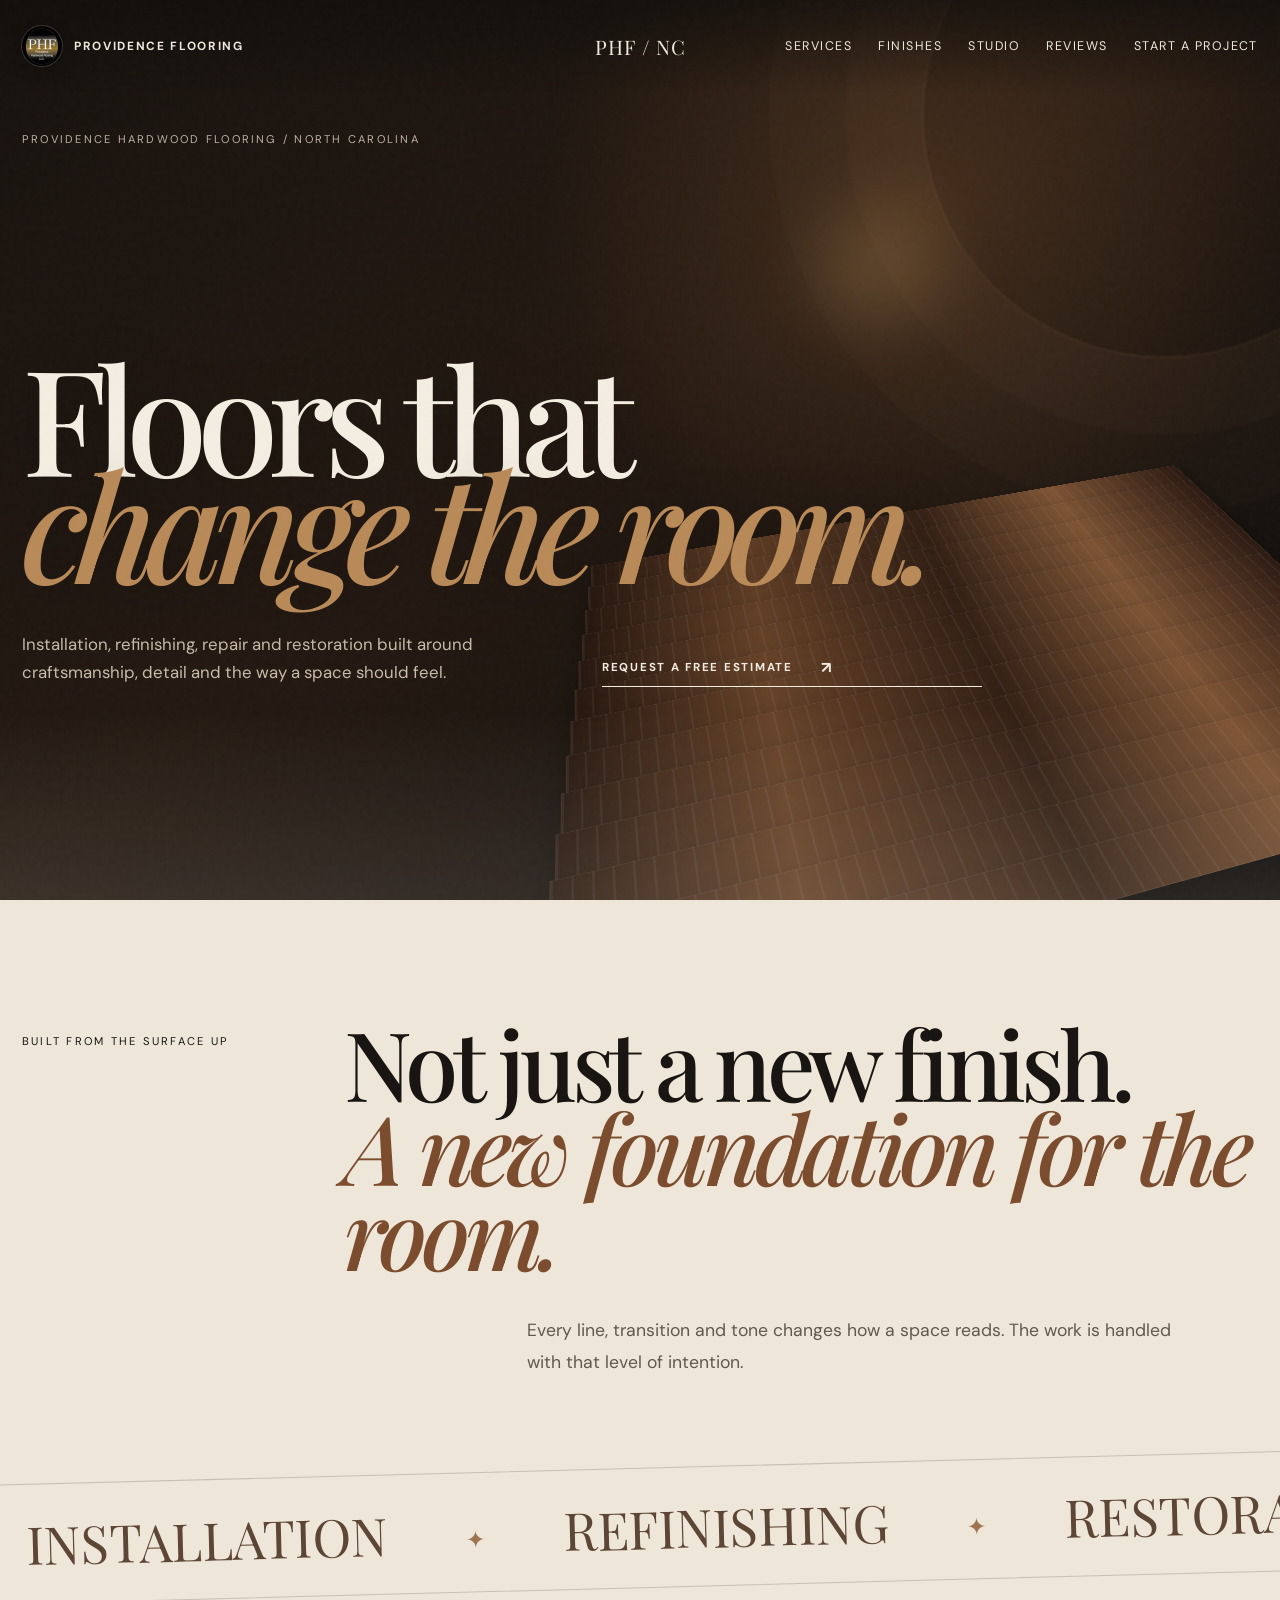
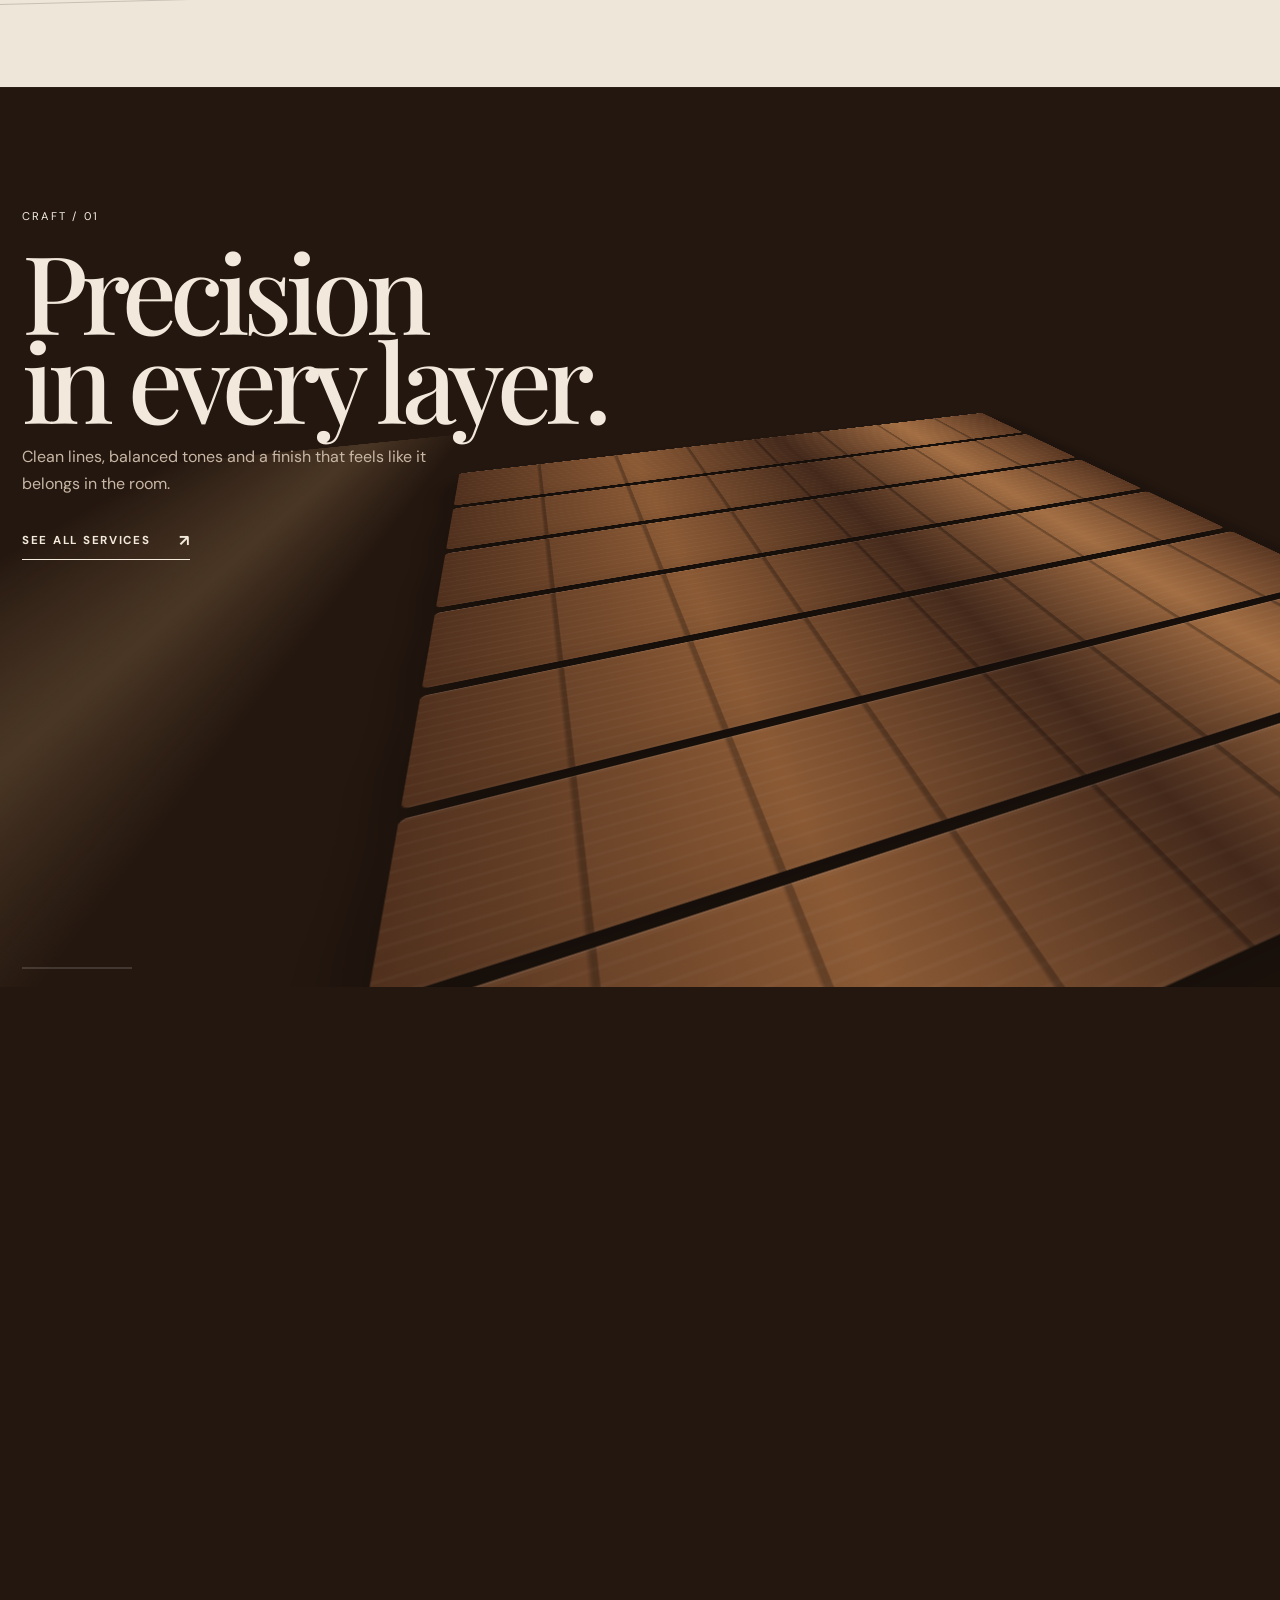
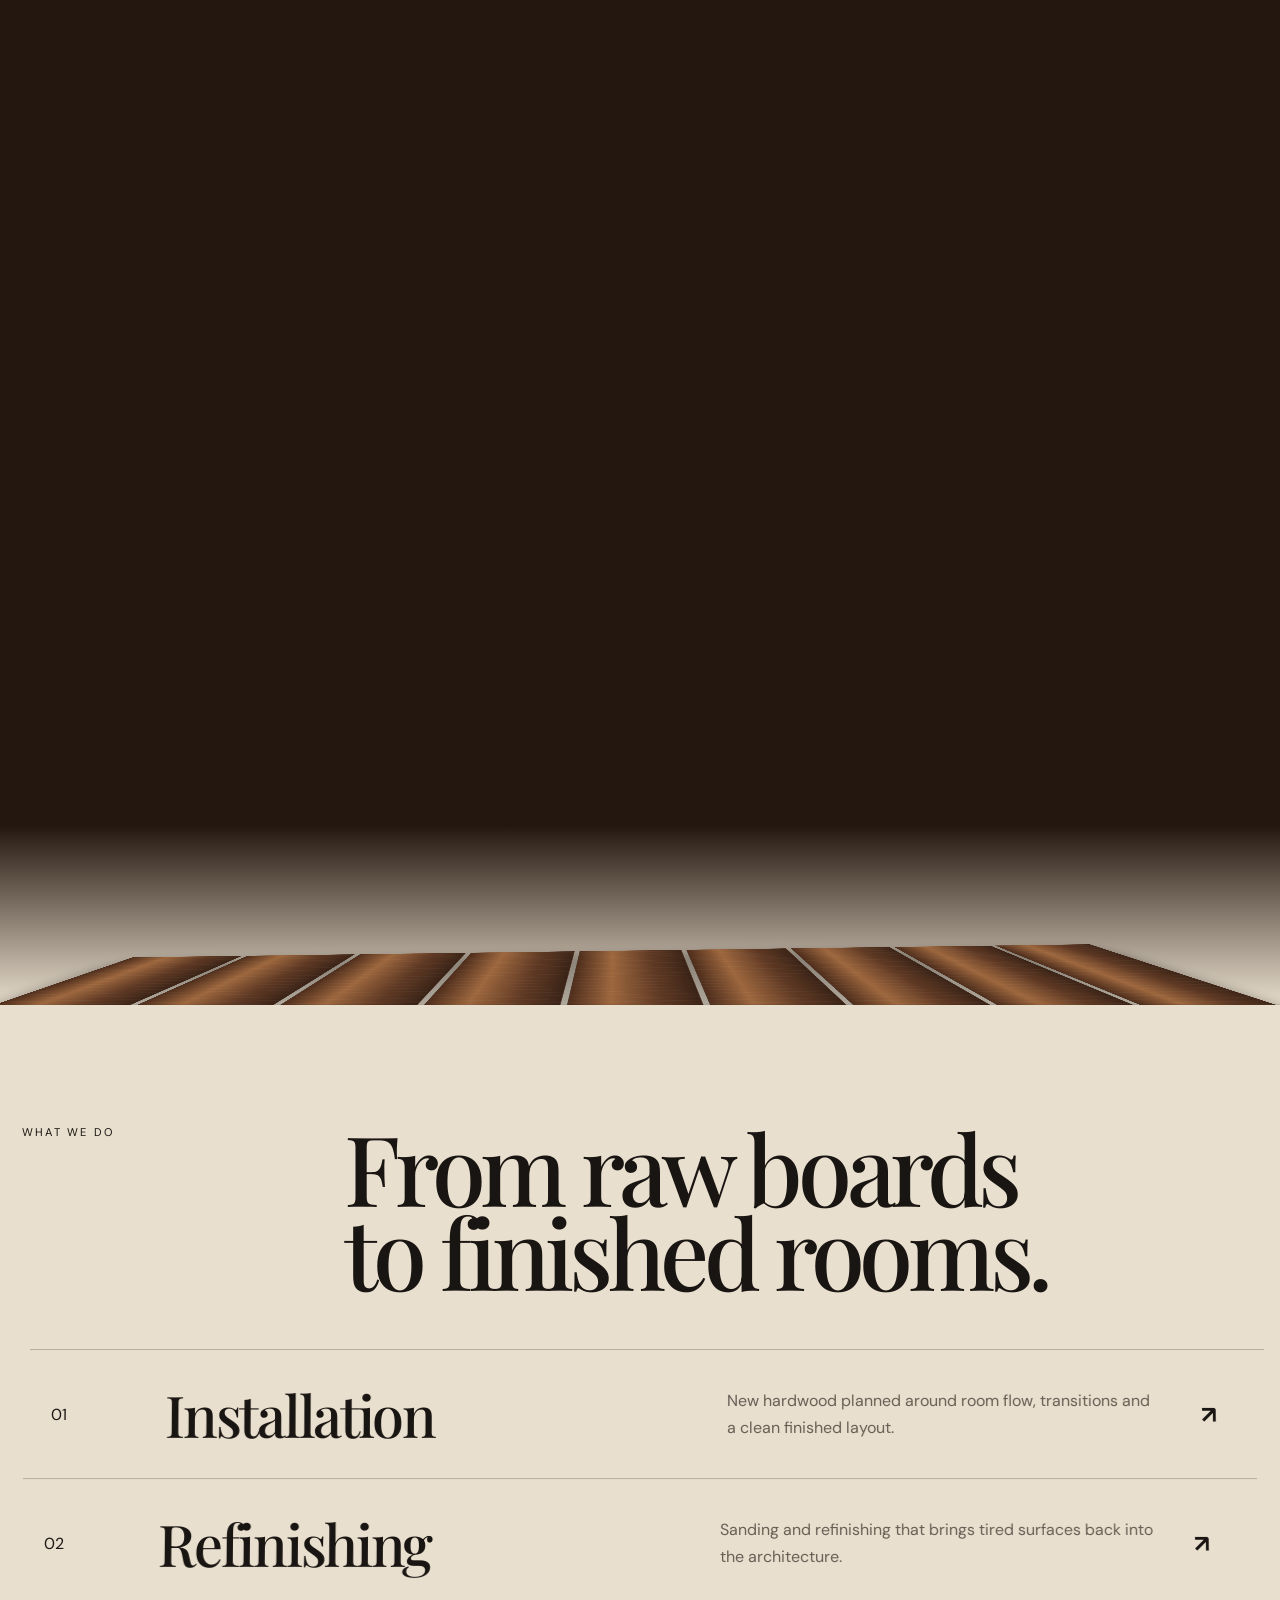
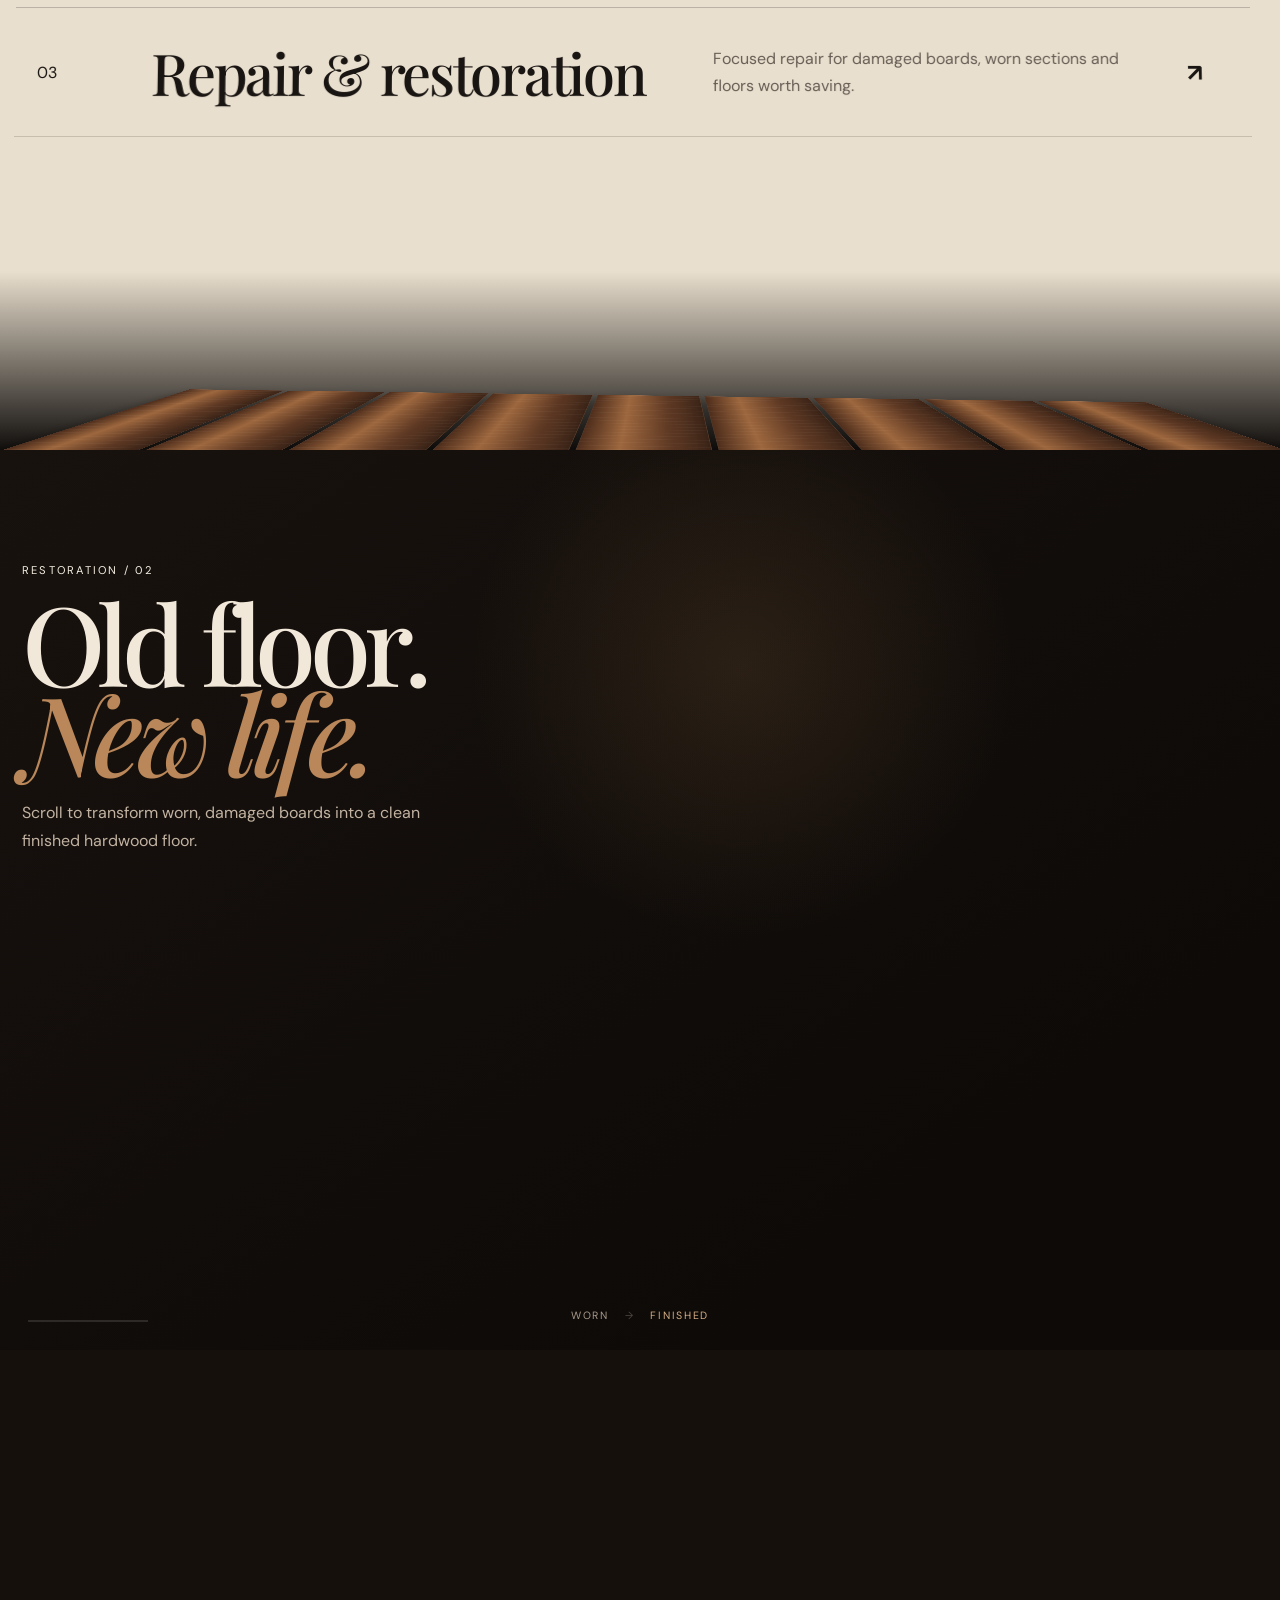
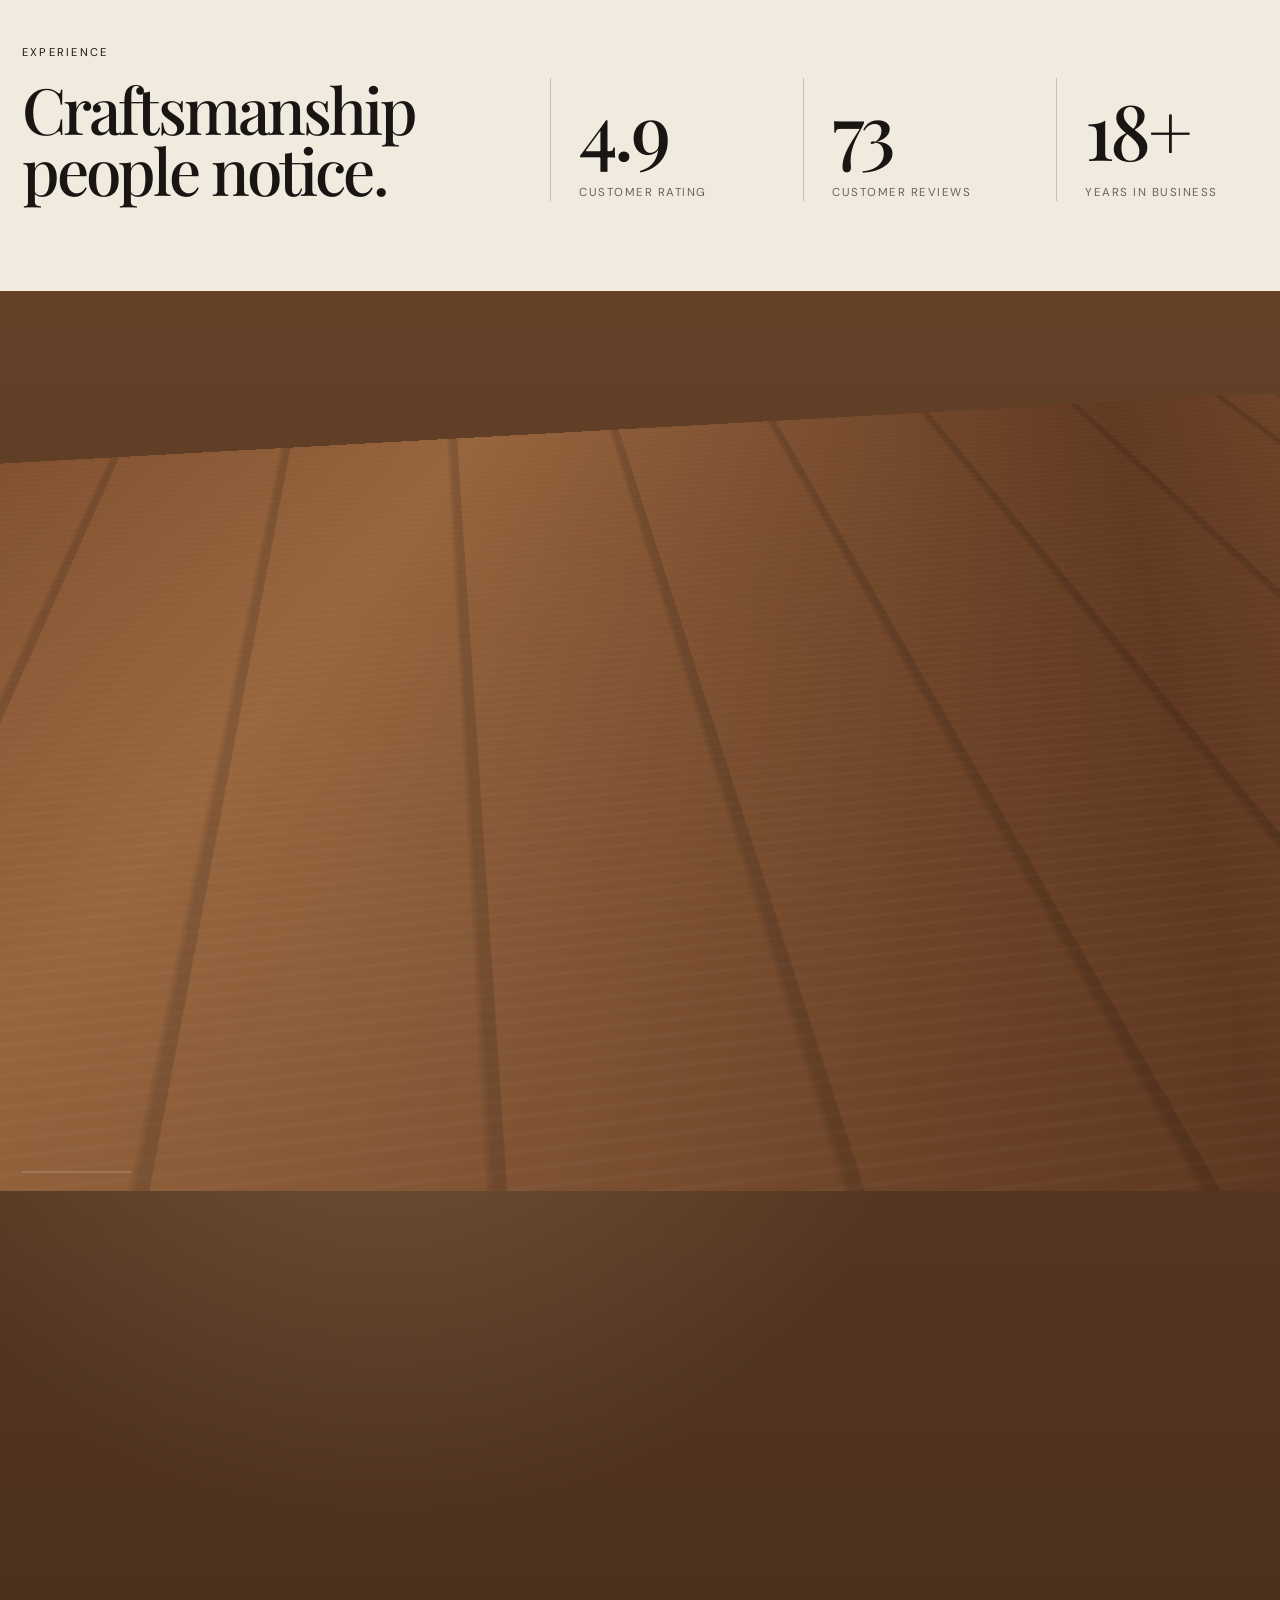
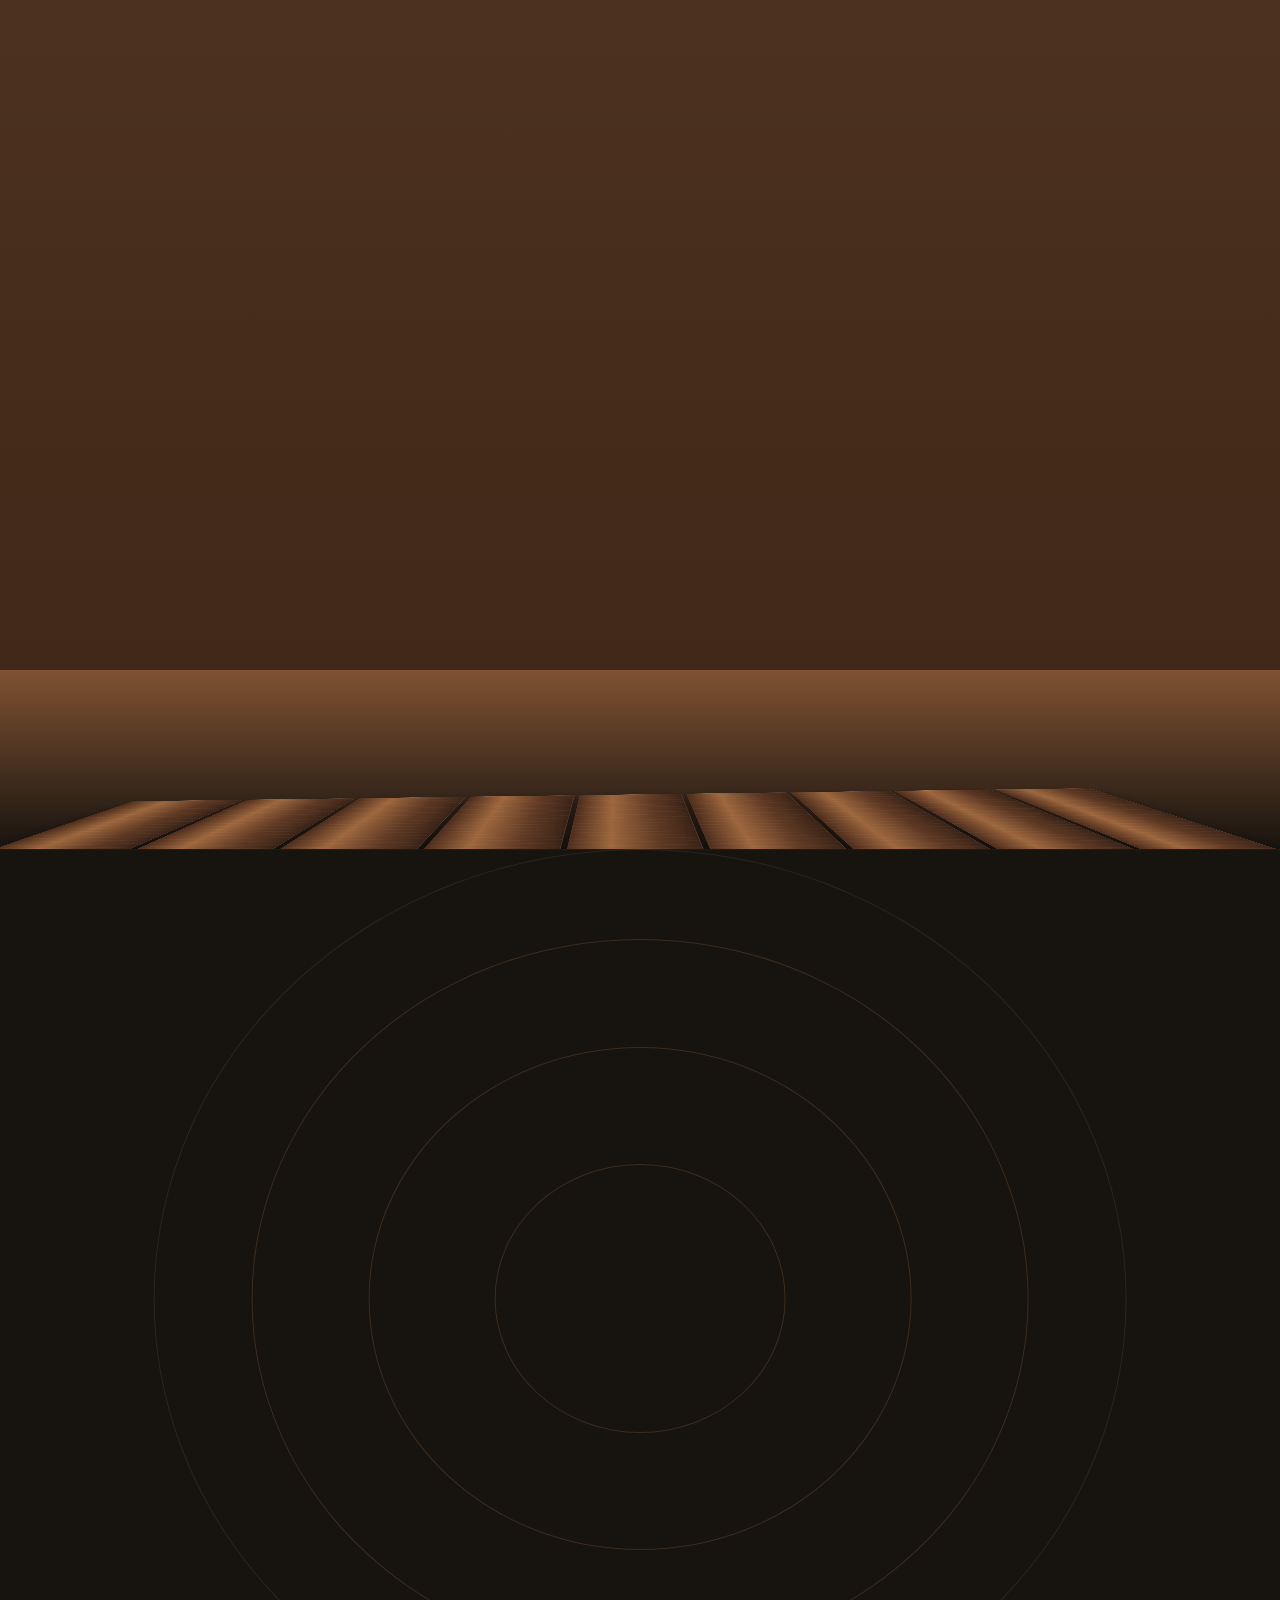
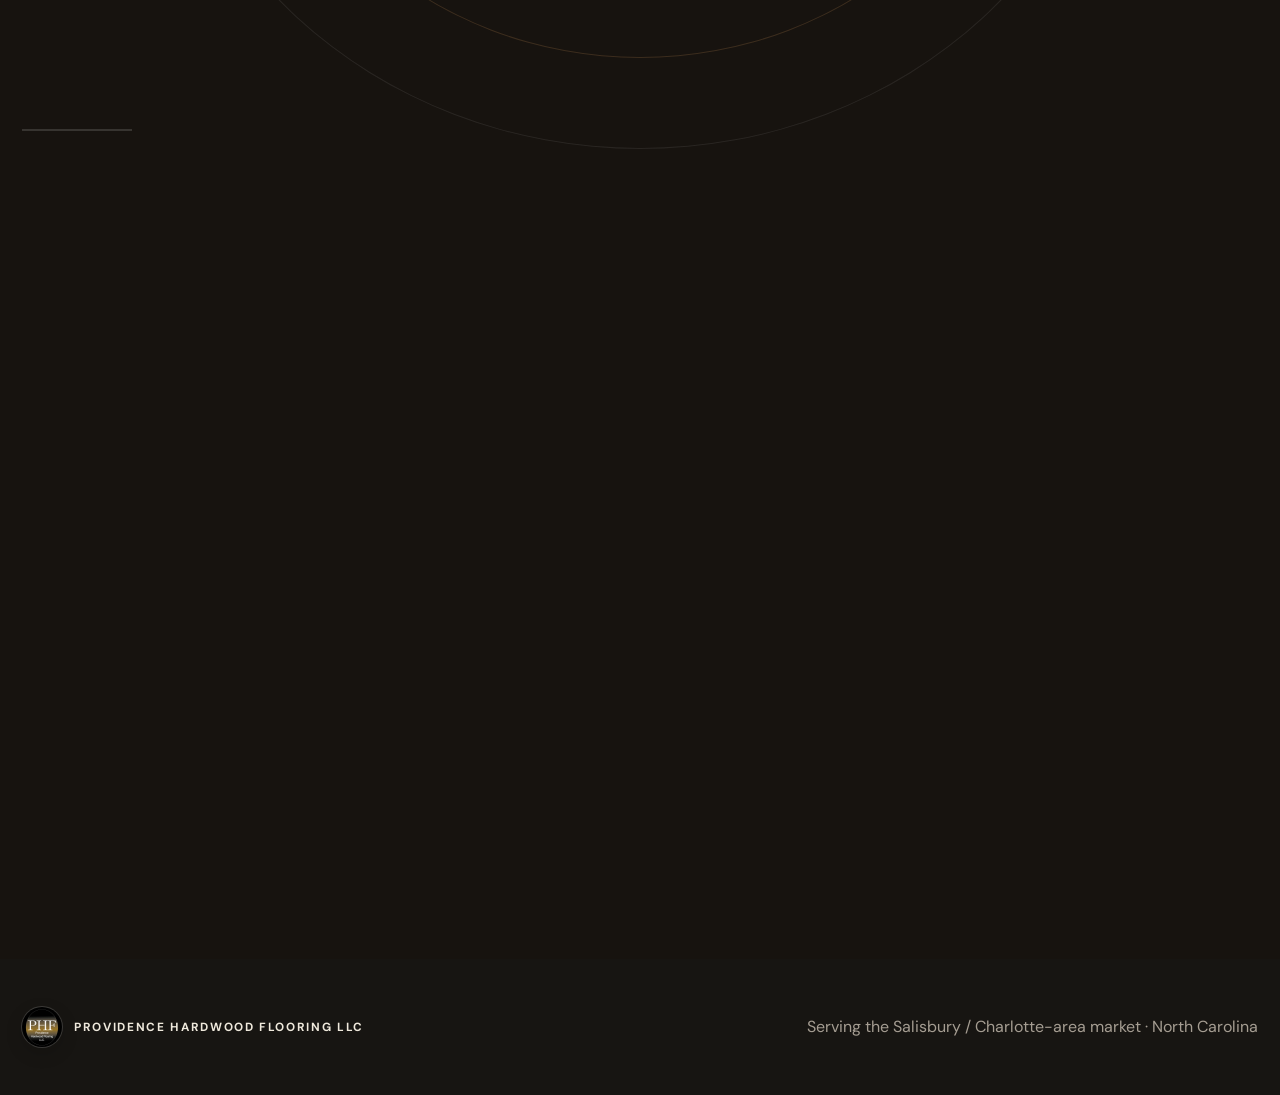
==== commit 3f9d9a1d: "Add files via upload" ====
--- a/index.html
+++ b/index.html
@@ -124,40 +124,38 @@
 <div class="phf-floor-bridge phf-floor-bridge-b" aria-hidden="true">
   <div class="phf-bridge-track"><i></i><i></i><i></i><i></i><i></i><i></i><i></i><i></i><i></i></div>
 </div>
-<section class="phf-portal phf-scene phf-pinned-scene" data-scene="portal">
-  <div class="phf-portal-pin">
-
-    <div class="reno-door-scene" aria-hidden="true">
-      <div class="reno-house">
-        <div class="reno-door-frame">
-          <div class="reno-light"></div>
-          <div class="reno-door">
-            <span class="reno-panel p1"></span>
-            <span class="reno-panel p2"></span>
-            <span class="reno-panel p3"></span>
-            <span class="reno-knob"></span>
-          </div>
+<section class="phf-portal phf-scene phf-pinned-scene floor-transform-section" data-scene="portal">
+  <div class="floor-transform-pin">
+    <div class="shell floor-transform-copy">
+      <span class="phf-kicker">Restoration / 02</span>
+      <h2>Old floor.<br><em>New life.</em></h2>
+      <p>Scroll to transform worn, damaged boards into a clean finished hardwood floor.</p>
+    </div>
+
+    <div class="floor-showcase" aria-hidden="true">
+      <div class="floor-perspective">
+        <div class="floor-grid floor-grid-old">
+          <i></i><i></i><i></i><i></i><i></i><i></i><i></i><i></i>
+          <i></i><i></i><i></i><i></i><i></i><i></i><i></i><i></i>
+          <i></i><i></i><i></i><i></i><i></i><i></i><i></i><i></i>
         </div>
+        <div class="floor-grid floor-grid-new">
+          <i></i><i></i><i></i><i></i><i></i><i></i><i></i><i></i>
+          <i></i><i></i><i></i><i></i><i></i><i></i><i></i><i></i>
+          <i></i><i></i><i></i><i></i><i></i><i></i><i></i><i></i>
+        </div>
+        <div class="floor-transform-edge"></div>
+        <div class="floor-gloss-sweep"></div>
       </div>
-    </div>
-
-    <div class="reno-floor-scene" aria-hidden="true">
-      <div class="reno-floor reno-floor-old"></div>
-      <div class="reno-floor reno-floor-new"></div>
-      <div class="reno-reveal-edge"></div>
-      <div class="reno-shine"></div>
-      <div class="reno-floor-vignette"></div>
-    </div>
-
-    <div class="shell phf-portal-copy">
-      <span class="phf-kicker">Restoration / 02</span>
-      <h2>Walk in.<br><em>See the change.</em></h2>
-      <p>From worn hardwood to a clean, rich finish.</p>
-      <a class="phf-action phf-action-light" href="gallery.html"><span>Explore finishes</span><b>↗</b></a>
-    </div>
-
-    <div class="phf-renovation-label"><span class="phf-renovation-step">Opening the door</span></div>
-    <div class="phf-scene-progress"><span></span></div>
+
+      <div class="floor-status">
+        <span class="floor-status-old">Worn</span>
+        <span class="floor-status-arrow">→</span>
+        <span class="floor-status-new">Finished</span>
+      </div>
+    </div>
+
+    <div class="floor-progress"><span></span></div>
   </div>
 </section>
 
--- a/styles.css
+++ b/styles.css
@@ -1815,3 +1815,216 @@
   .reno-door-frame{width:46%;height:62%}
   .reno-floor-scene{inset:-5%!important}
 }
+
+
+/* =========================================================
+   V14 — SIMPLE, CLEAN FLOOR TRANSFORMATION
+   No door, no fake room, no giant panels.
+   Just bad flooring transforming into good flooring.
+   ========================================================= */
+
+.floor-transform-section{
+  height:300vh!important;
+  min-height:2100px!important;
+  position:relative!important;
+  overflow:visible!important;
+  background:#15100c!important;
+}
+
+.floor-transform-pin{
+  position:sticky!important;
+  top:0!important;
+  height:100vh!important;
+  min-height:650px!important;
+  overflow:hidden!important;
+  background:
+    radial-gradient(circle at 58% 24%,rgba(210,153,91,.13),transparent 27%),
+    linear-gradient(145deg,#18120e,#0d0a08 78%)!important;
+}
+
+.floor-transform-copy{
+  position:relative;
+  z-index:10;
+  padding-top:12vh;
+  pointer-events:none;
+}
+.floor-transform-copy h2{
+  font-family:'Playfair Display',serif;
+  font-weight:500;
+  font-size:clamp(4.8rem,8.6vw,9.6rem);
+  line-height:.82;
+  letter-spacing:-.06em;
+  margin:18px 0 22px;
+  color:#f2e8da;
+}
+.floor-transform-copy h2 em{color:#b98759;font-weight:500}
+.floor-transform-copy p{
+  max-width:430px;
+  color:#c2b3a2;
+  line-height:1.7;
+  margin:0;
+}
+
+/* The floor fills most of the viewport and is always visible */
+.floor-showcase{
+  position:absolute;
+  inset:0;
+  z-index:4;
+  overflow:hidden;
+}
+
+.floor-perspective{
+  position:absolute;
+  left:-8%;
+  right:-8%;
+  bottom:-32%;
+  height:95%;
+  transform:
+    perspective(1250px)
+    rotateX(var(--ft-angle,61deg))
+    translateY(var(--ft-y,0))
+    scale(var(--ft-scale,1));
+  transform-origin:center bottom;
+  overflow:hidden;
+  border-top:1px solid rgba(255,255,255,.04);
+}
+
+.floor-grid{
+  position:absolute;
+  inset:0;
+  display:grid;
+  grid-template-columns:repeat(8,1fr);
+  grid-template-rows:repeat(3,1fr);
+  gap:7px;
+  padding:7px;
+}
+
+.floor-grid i{
+  position:relative;
+  display:block;
+  overflow:hidden;
+  border-radius:2px;
+}
+
+/* BAD / WORN FLOOR */
+.floor-grid-old{
+  z-index:1;
+  opacity:var(--ft-old-opacity,1);
+}
+.floor-grid-old i{
+  background:
+    repeating-linear-gradient(0deg,rgba(0,0,0,.18) 0 3px,transparent 3px 10px),
+    linear-gradient(90deg,#342a22,#57463a 30%,#2e251f 60%,#493a30 100%);
+  box-shadow:
+    inset 0 0 0 1px rgba(0,0,0,.24),
+    inset 0 -10px 24px rgba(0,0,0,.15);
+  filter:saturate(.45) brightness(.72);
+}
+.floor-grid-old i:nth-child(3n+1):after,
+.floor-grid-old i:nth-child(4n+2):after,
+.floor-grid-old i:nth-child(5n+3):after{
+  content:"";
+  position:absolute;
+  inset:0;
+  background:
+    radial-gradient(circle at 25% 60%,rgba(18,11,8,.34),transparent 22%),
+    radial-gradient(circle at 70% 35%,rgba(25,16,11,.28),transparent 18%),
+    linear-gradient(12deg,transparent 46%,rgba(28,17,11,.22) 48%,transparent 50%);
+}
+.floor-grid-old i:nth-child(6n+1){
+  transform:translateY(2px) rotate(-.35deg);
+}
+.floor-grid-old i:nth-child(7n+2){
+  transform:translateY(-2px) rotate(.28deg);
+}
+
+/* GOOD / FINISHED FLOOR */
+.floor-grid-new{
+  z-index:2;
+  opacity:var(--ft-new-opacity,0);
+  clip-path:inset(var(--ft-new-clip,100%) 0 0 0);
+}
+.floor-grid-new i{
+  background:
+    repeating-linear-gradient(0deg,rgba(255,255,255,.07) 0 2px,transparent 2px 10px),
+    linear-gradient(90deg,#9b6038,#cf8b54 28%,#774527 55%,#c17a47 78%,#7e4b2d);
+  box-shadow:
+    inset 0 0 0 1px rgba(81,42,20,.32),
+    inset 1px 0 rgba(255,255,255,.10),
+    inset -1px 0 rgba(0,0,0,.12),
+    0 10px 24px rgba(0,0,0,.06);
+}
+.floor-grid-new i:after{
+  content:"";
+  position:absolute;
+  inset:0;
+  background:linear-gradient(115deg,transparent 22%,rgba(255,246,226,.08) 44%,transparent 61%);
+  mix-blend-mode:screen;
+}
+
+.floor-transform-edge{
+  position:absolute;
+  left:0;
+  right:0;
+  top:var(--ft-edge-top,100%);
+  height:80px;
+  z-index:3;
+  transform:translateY(-50%);
+  opacity:var(--ft-edge-opacity,0);
+  background:linear-gradient(to bottom,transparent,rgba(255,221,176,.18),rgba(255,255,255,.52),rgba(215,136,68,.16),transparent);
+  filter:blur(8px);
+  mix-blend-mode:screen;
+}
+
+.floor-gloss-sweep{
+  position:absolute;
+  inset:-15%;
+  z-index:4;
+  opacity:var(--ft-shine-opacity,0);
+  transform:translateX(var(--ft-shine-x,-75%));
+  background:linear-gradient(112deg,transparent 29%,rgba(255,245,225,.07) 37%,rgba(255,255,255,.65) 48%,rgba(255,235,205,.10) 57%,transparent 68%);
+  filter:blur(2px);
+  mix-blend-mode:screen;
+}
+
+.floor-status{
+  position:absolute;
+  left:50%;
+  bottom:28px;
+  transform:translateX(-50%);
+  display:flex;
+  gap:16px;
+  align-items:center;
+  z-index:8;
+  text-transform:uppercase;
+  letter-spacing:.16em;
+  font-size:.66rem;
+  color:#a99a8b;
+}
+.floor-status-new{color:#d7b085}
+.floor-status-arrow{opacity:.4}
+
+.floor-progress{
+  position:absolute;
+  left:28px;
+  bottom:28px;
+  width:120px;
+  height:2px;
+  background:rgba(255,255,255,.12);
+  z-index:8;
+}
+.floor-progress span{
+  display:block;
+  height:100%;
+  width:calc(var(--ft-progress,0) * 100%);
+  background:#c8925e;
+}
+
+@media(max-width:900px){
+  .floor-transform-section{height:270vh!important;min-height:1850px!important}
+  .floor-transform-copy{padding-top:10vh}
+  .floor-transform-copy h2{font-size:clamp(4rem,14vw,7rem)}
+  .floor-perspective{left:-50%;right:-50%;bottom:-27%;height:88%}
+  .floor-grid{grid-template-columns:repeat(6,1fr);grid-template-rows:repeat(4,1fr)}
+  .floor-grid i:nth-child(n+25){display:none}
+}
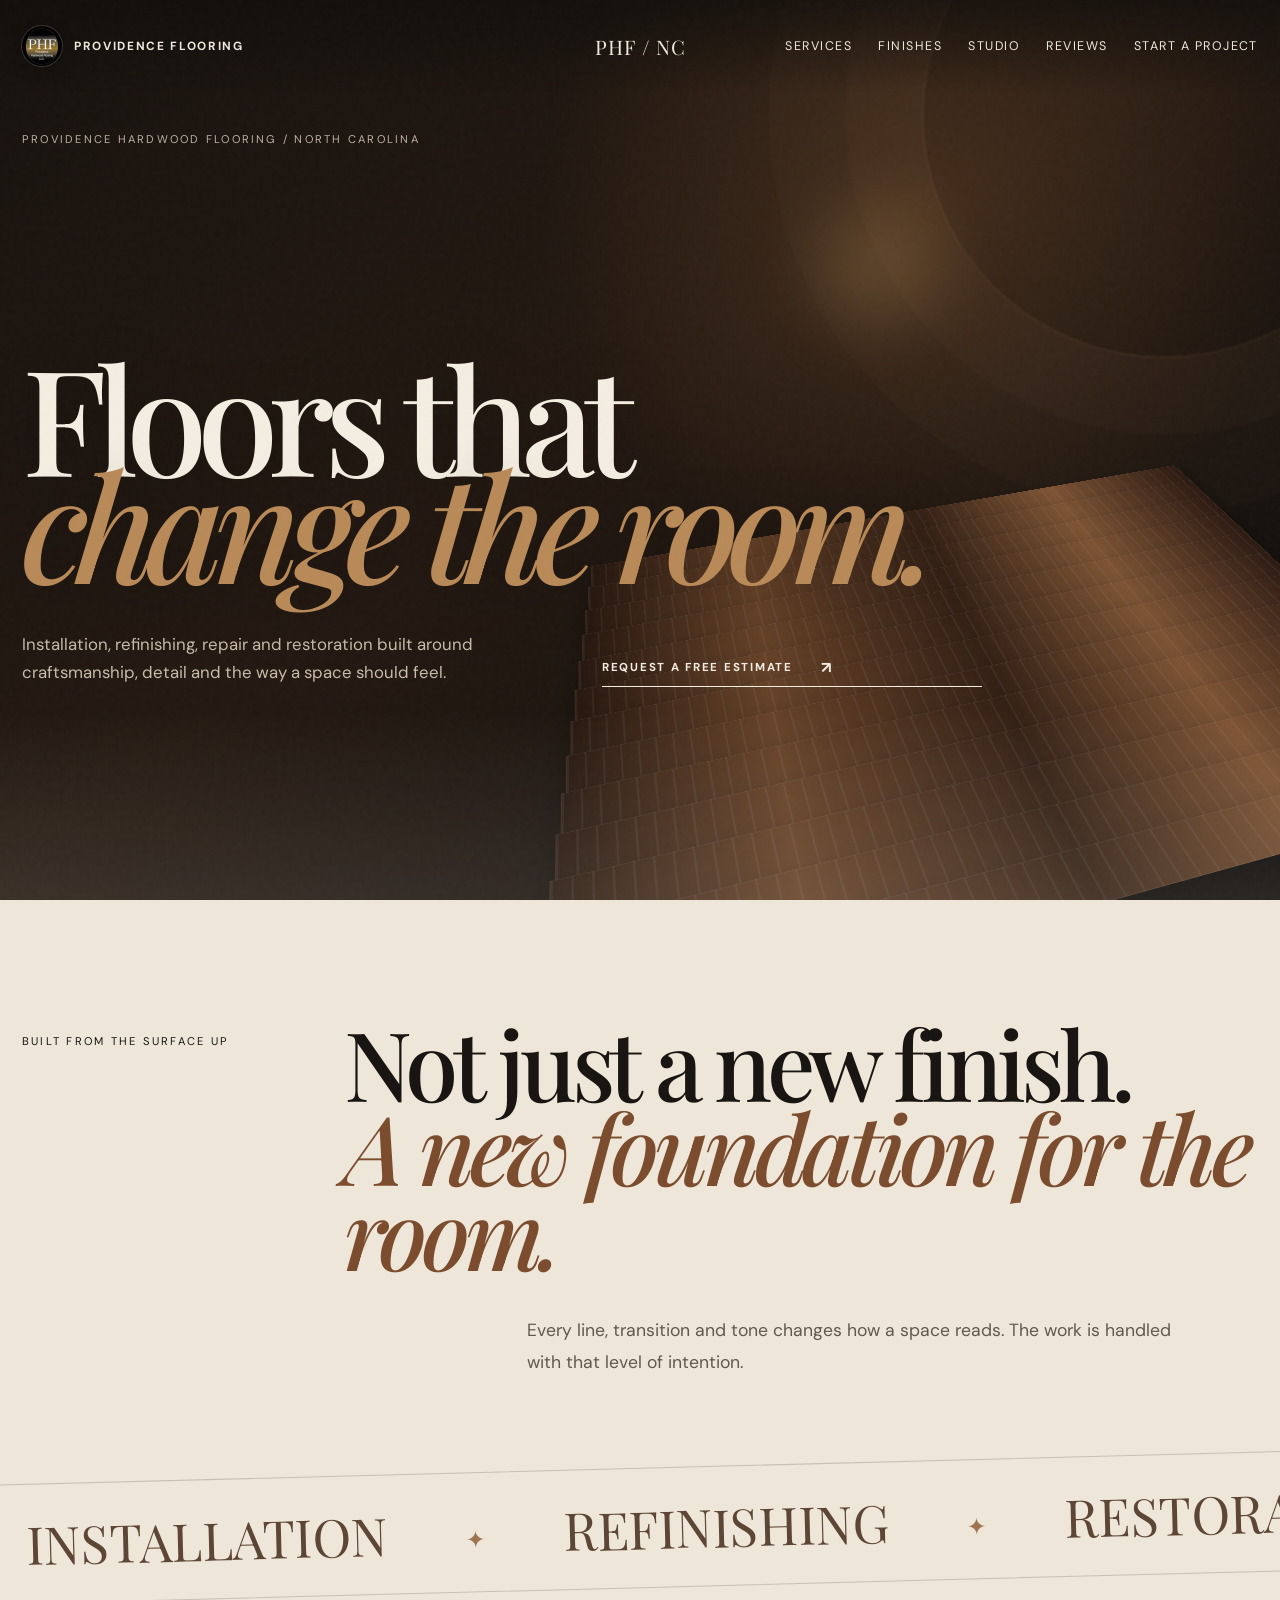
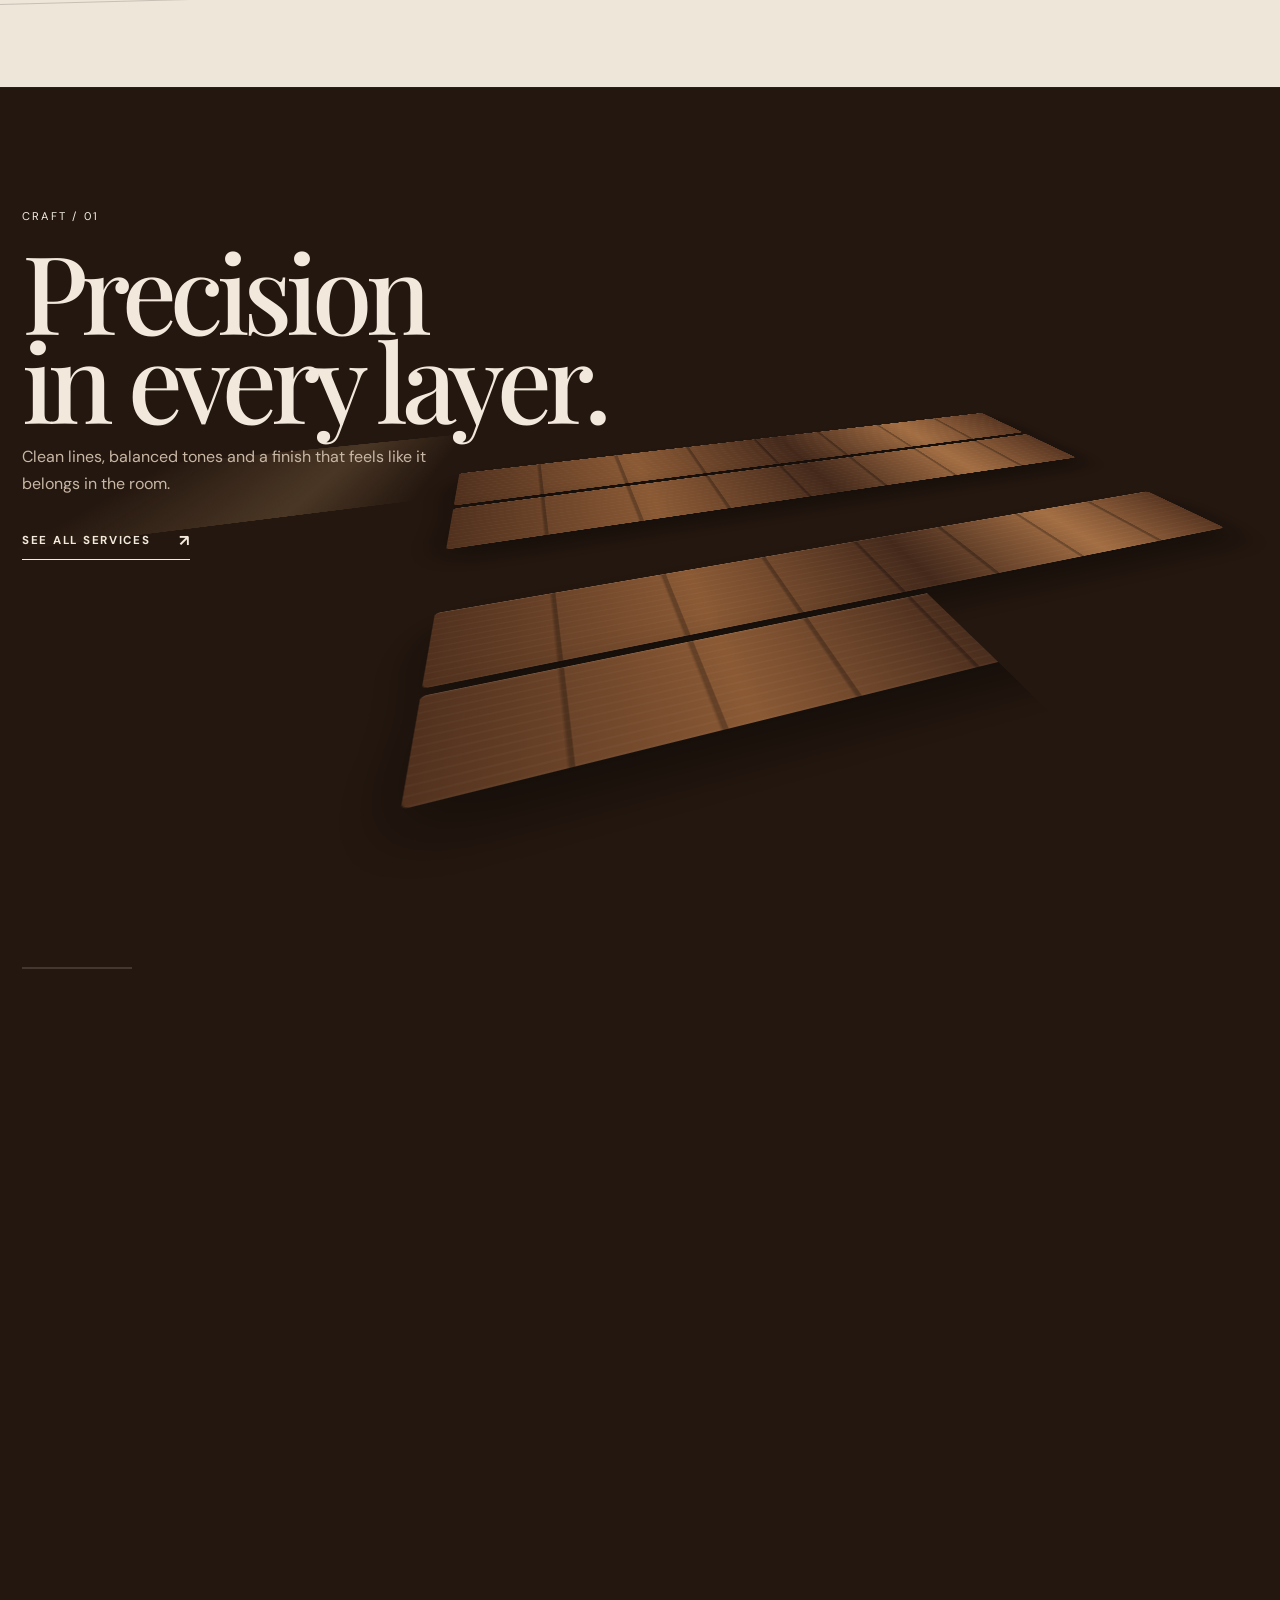
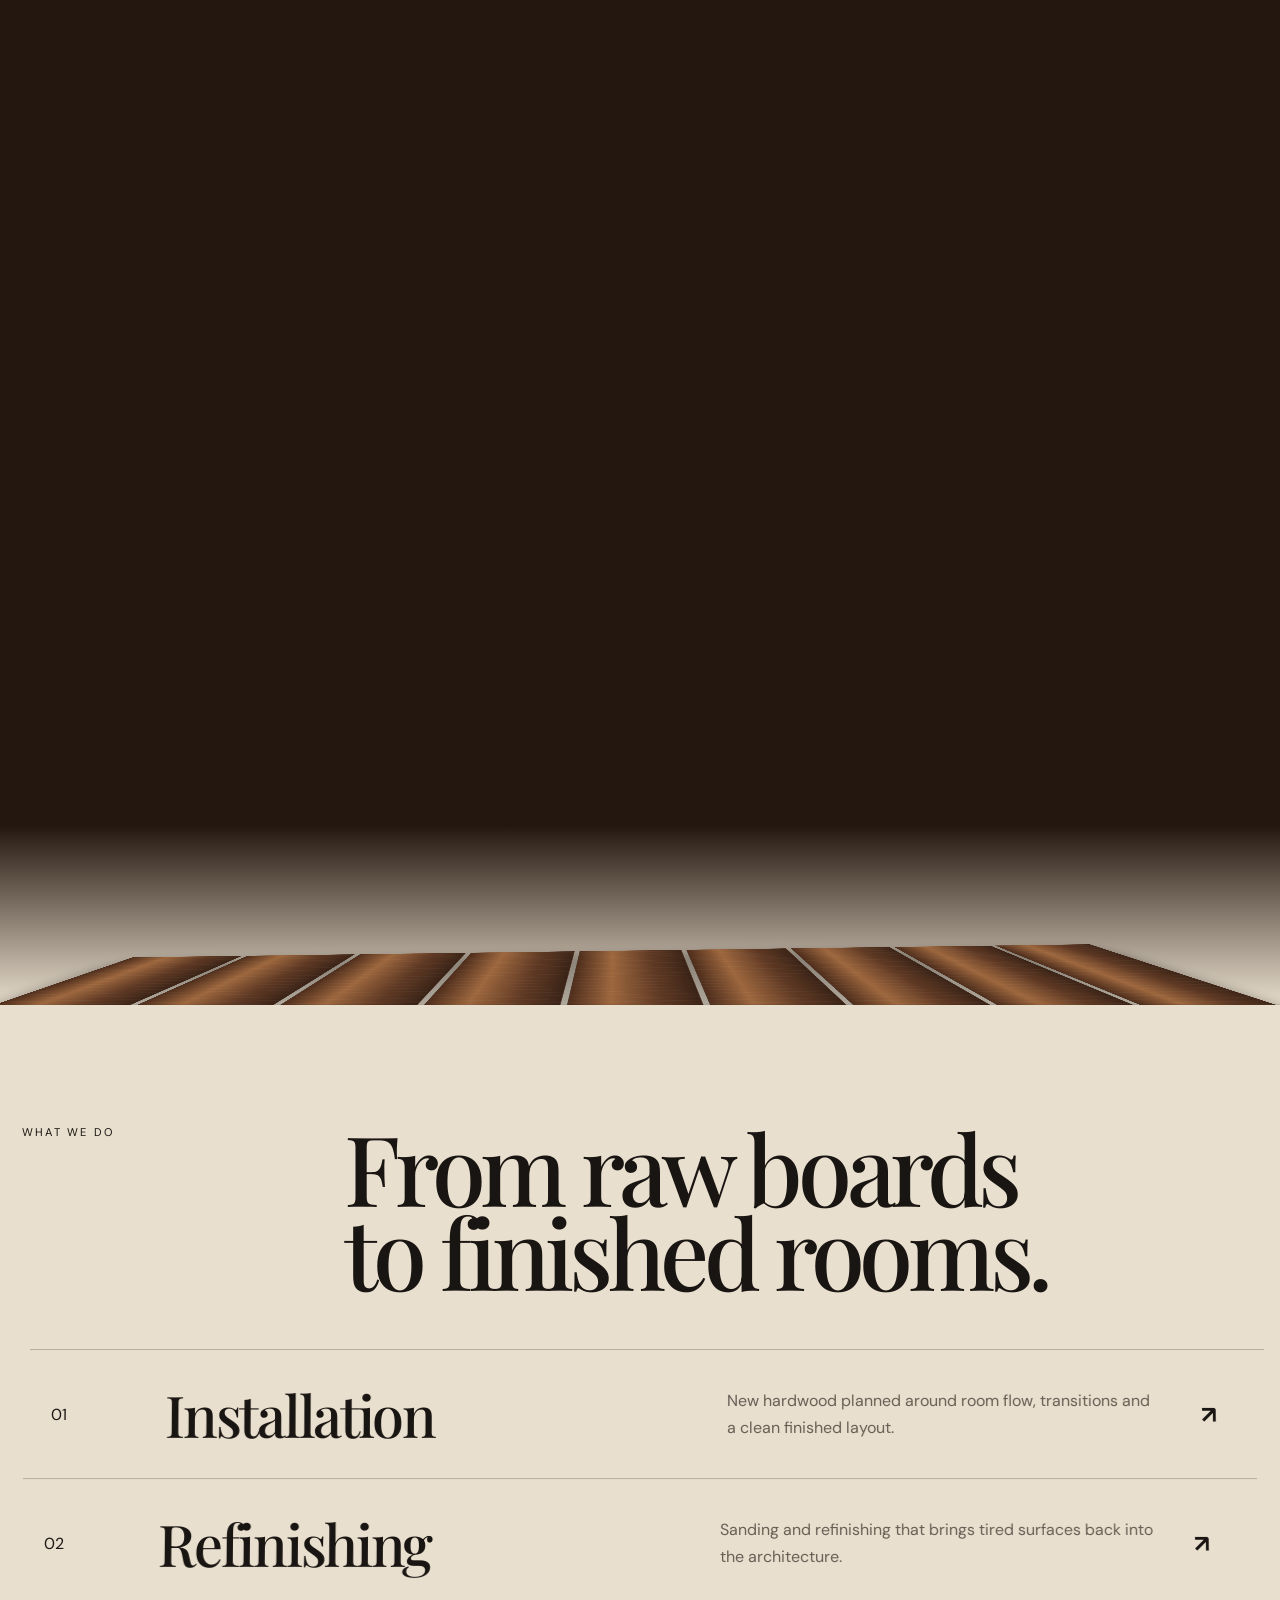
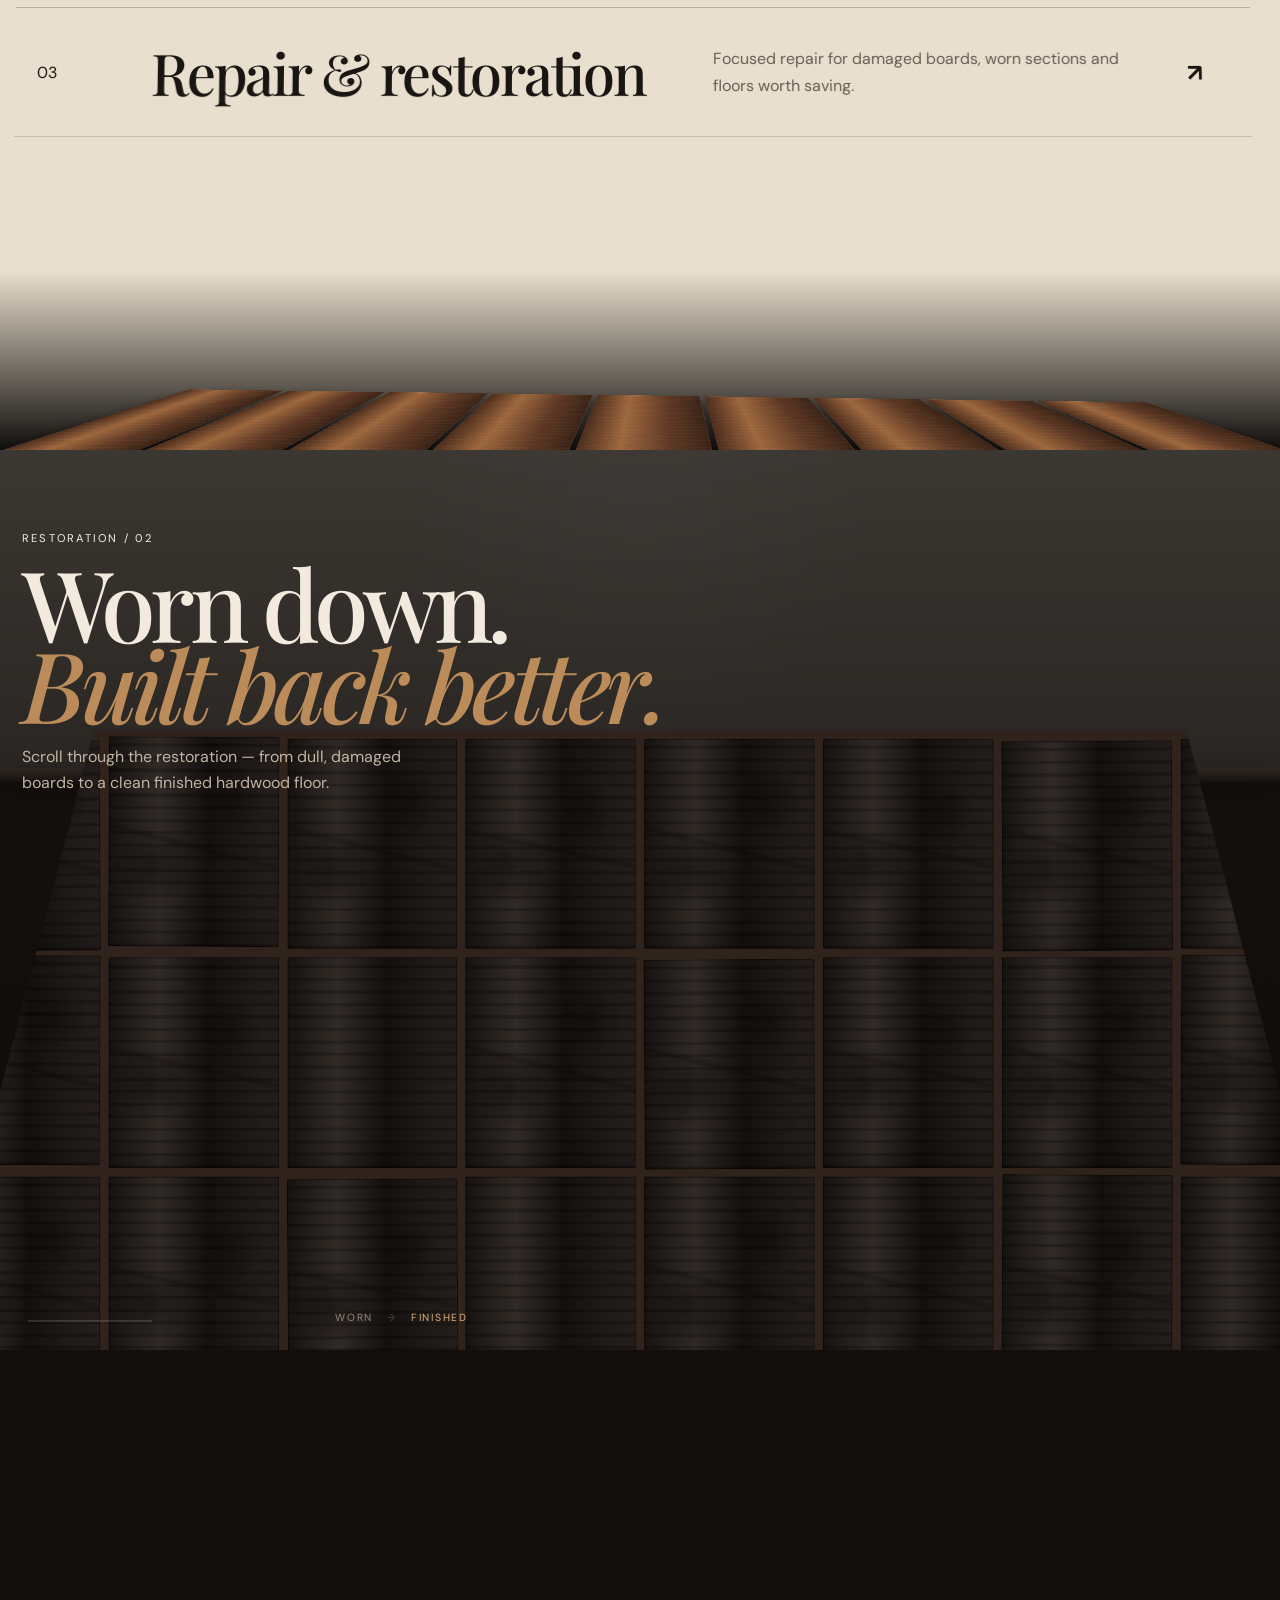
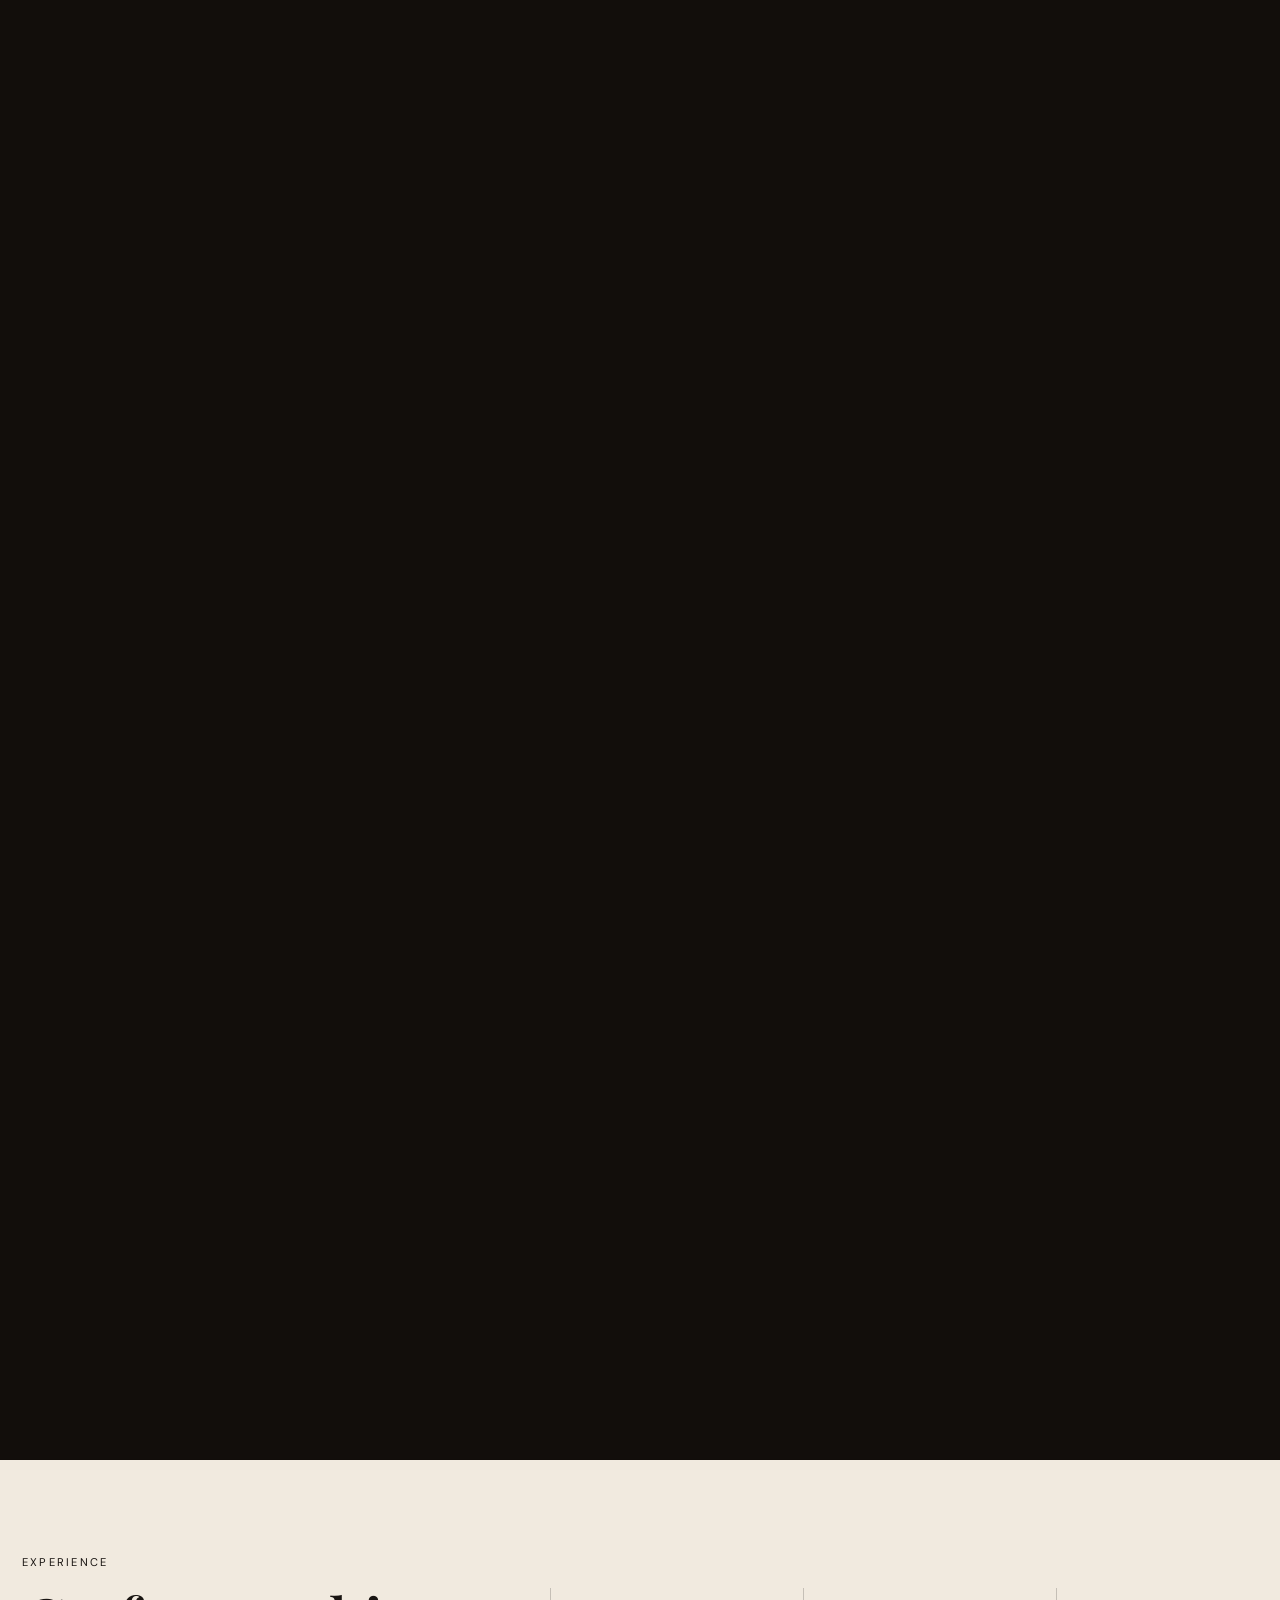
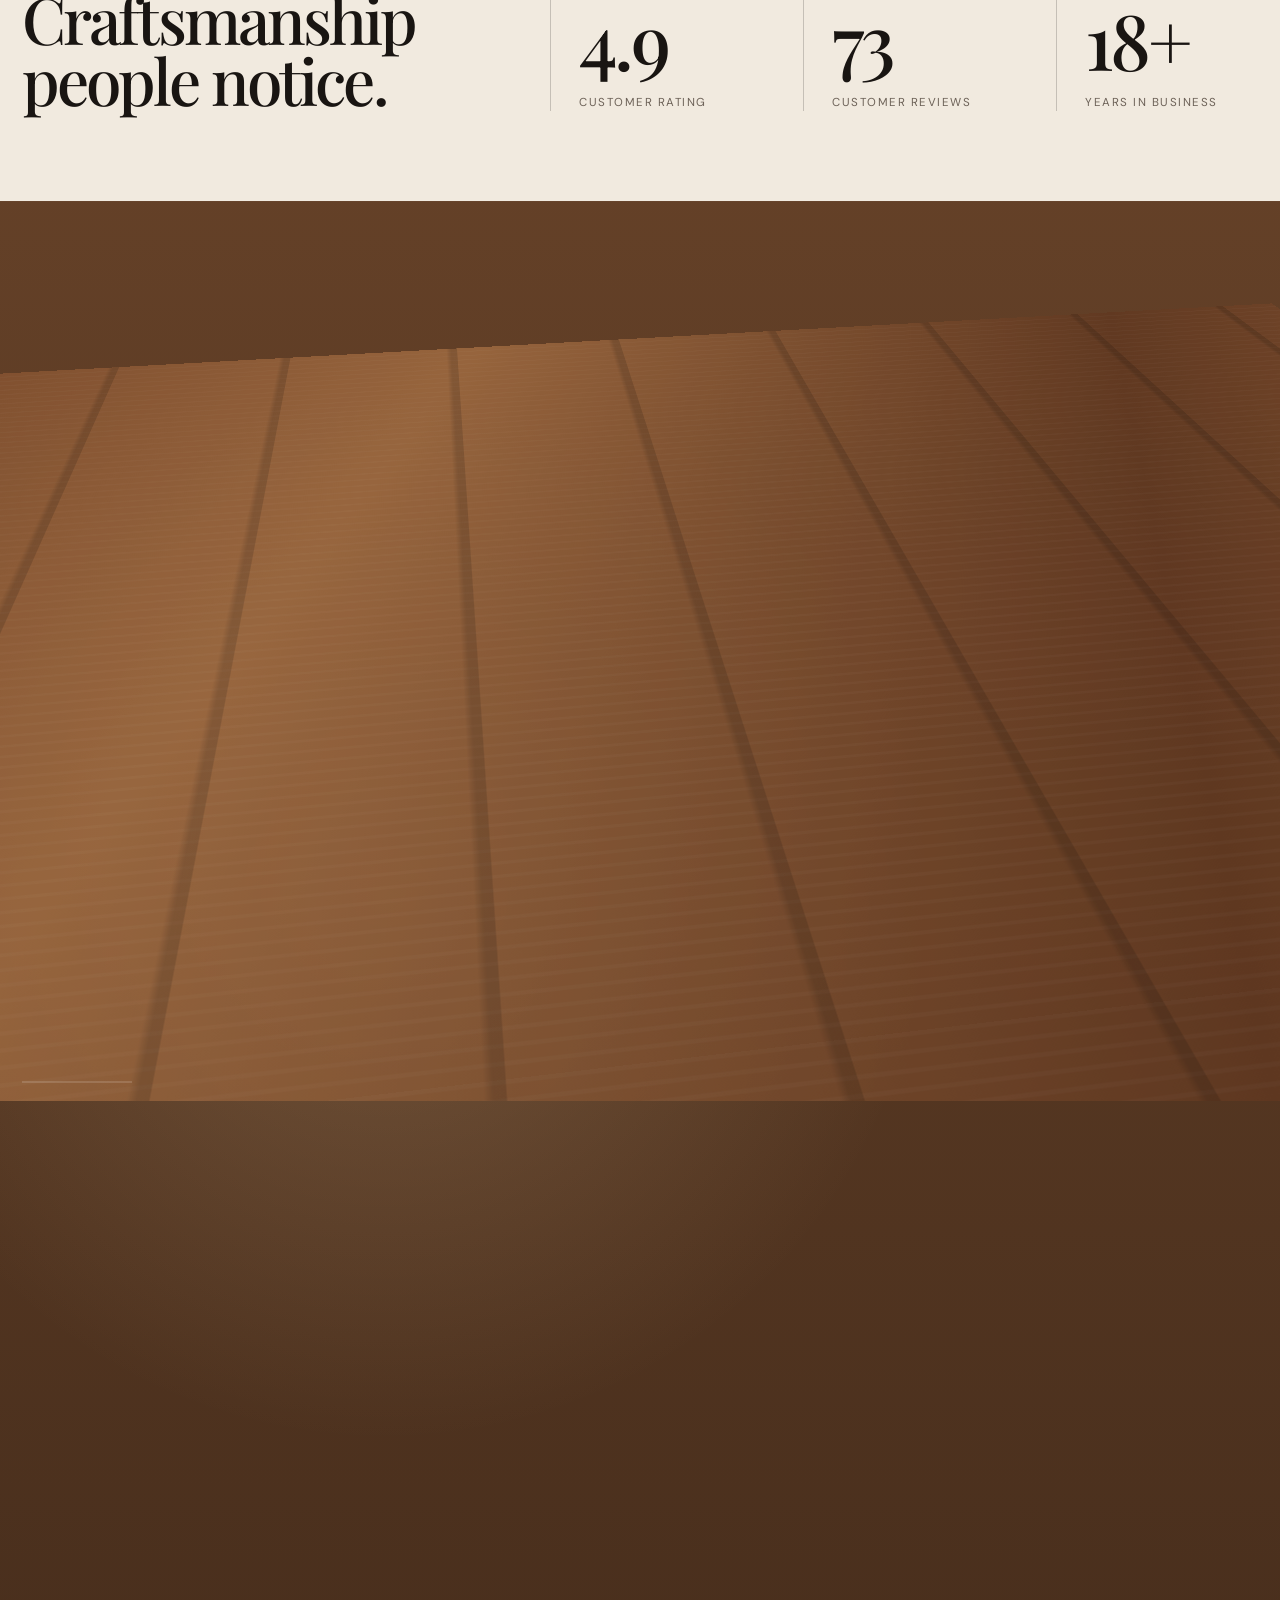
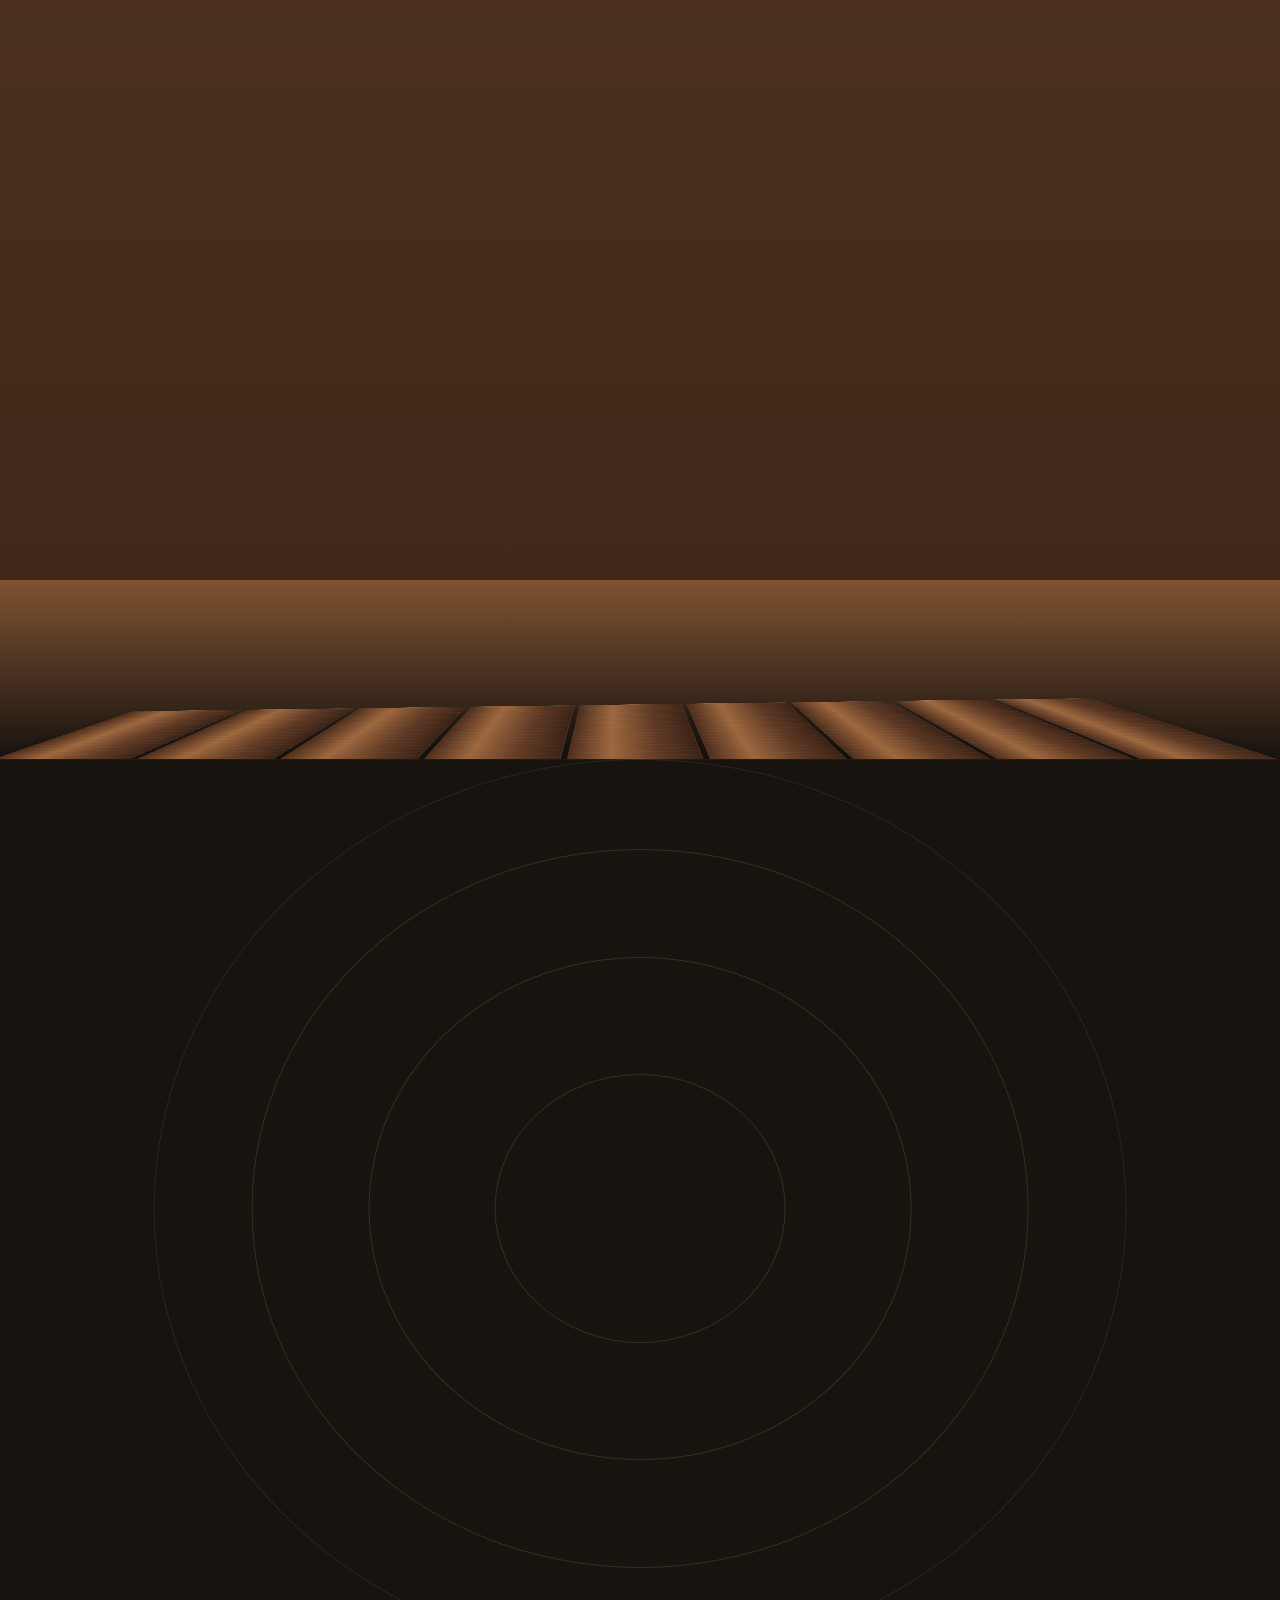
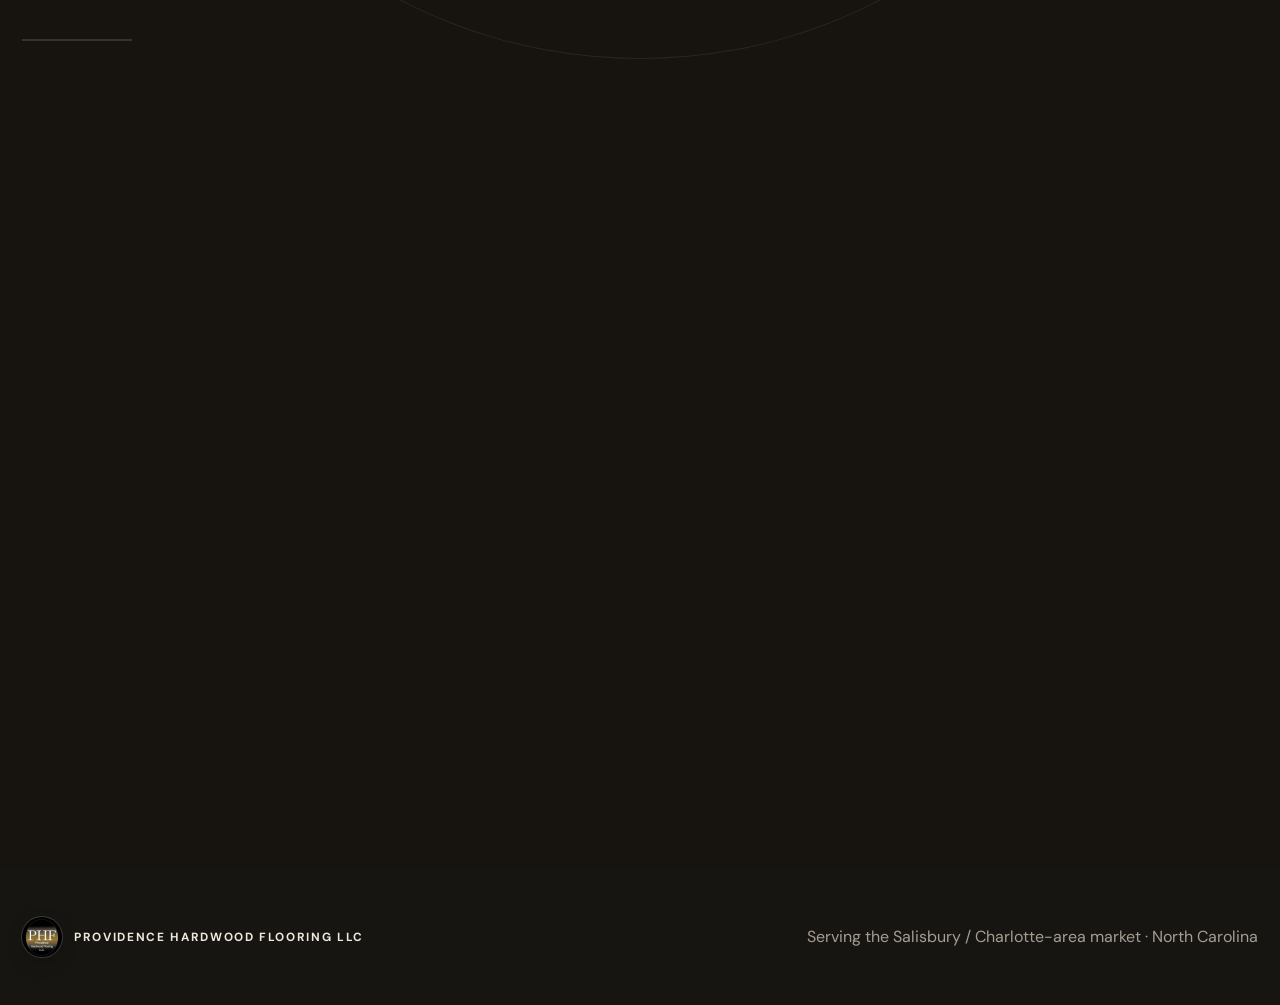
==== commit b7247e6f: "Add files via upload" ====
--- a/index.html
+++ b/index.html
@@ -126,33 +126,39 @@
 </div>
 <section class="phf-portal phf-scene phf-pinned-scene floor-transform-section" data-scene="portal">
   <div class="floor-transform-pin">
+    <div class="floor-room-shell" aria-hidden="true">
+      <div class="floor-back-wall"></div>
+      <div class="floor-baseboard"></div>
+
+      <div class="floor-stage">
+        <div class="floor-grid floor-grid-old">
+          <i></i><i></i><i></i><i></i><i></i><i></i><i></i><i></i>
+          <i></i><i></i><i></i><i></i><i></i><i></i><i></i><i></i>
+          <i></i><i></i><i></i><i></i><i></i><i></i><i></i><i></i>
+        </div>
+
+        <div class="floor-grid floor-grid-new">
+          <i></i><i></i><i></i><i></i><i></i><i></i><i></i><i></i>
+          <i></i><i></i><i></i><i></i><i></i><i></i><i></i><i></i>
+          <i></i><i></i><i></i><i></i><i></i><i></i><i></i><i></i>
+        </div>
+
+        <div class="floor-transform-edge"></div>
+        <div class="floor-gloss-sweep"></div>
+        <div class="floor-light-reflection"></div>
+      </div>
+    </div>
+
     <div class="shell floor-transform-copy">
       <span class="phf-kicker">Restoration / 02</span>
-      <h2>Old floor.<br><em>New life.</em></h2>
-      <p>Scroll to transform worn, damaged boards into a clean finished hardwood floor.</p>
-    </div>
-
-    <div class="floor-showcase" aria-hidden="true">
-      <div class="floor-perspective">
-        <div class="floor-grid floor-grid-old">
-          <i></i><i></i><i></i><i></i><i></i><i></i><i></i><i></i>
-          <i></i><i></i><i></i><i></i><i></i><i></i><i></i><i></i>
-          <i></i><i></i><i></i><i></i><i></i><i></i><i></i><i></i>
-        </div>
-        <div class="floor-grid floor-grid-new">
-          <i></i><i></i><i></i><i></i><i></i><i></i><i></i><i></i>
-          <i></i><i></i><i></i><i></i><i></i><i></i><i></i><i></i>
-          <i></i><i></i><i></i><i></i><i></i><i></i><i></i><i></i>
-        </div>
-        <div class="floor-transform-edge"></div>
-        <div class="floor-gloss-sweep"></div>
-      </div>
-
-      <div class="floor-status">
-        <span class="floor-status-old">Worn</span>
-        <span class="floor-status-arrow">→</span>
-        <span class="floor-status-new">Finished</span>
-      </div>
+      <h2>Worn down.<br><em>Built back better.</em></h2>
+      <p>Scroll through the restoration — from dull, damaged boards to a clean finished hardwood floor.</p>
+    </div>
+
+    <div class="floor-status">
+      <span class="floor-status-old">Worn</span>
+      <span class="floor-status-arrow">→</span>
+      <span class="floor-status-new">Finished</span>
     </div>
 
     <div class="floor-progress"><span></span></div>
--- a/styles.css
+++ b/styles.css
@@ -2028,3 +2028,249 @@
   .floor-grid{grid-template-columns:repeat(6,1fr);grid-template-rows:repeat(4,1fr)}
   .floor-grid i:nth-child(n+25){display:none}
 }
+
+
+/* =========================================================
+   V15 — GUARANTEED VISIBLE FLOOR
+   No rotated plane that can collapse into a thin strip.
+   The floor always occupies the lower 70% of the viewport.
+   ========================================================= */
+
+.floor-transform-section{
+  height:290vh!important;
+  min-height:2050px!important;
+  position:relative!important;
+  overflow:visible!important;
+  background:#120e0b!important;
+}
+
+.floor-transform-pin{
+  position:sticky!important;
+  top:0!important;
+  height:100vh!important;
+  min-height:650px!important;
+  overflow:hidden!important;
+  background:
+    radial-gradient(circle at 62% 20%,rgba(199,145,88,.12),transparent 28%),
+    linear-gradient(#18130f,#0f0c09 80%)!important;
+}
+
+.floor-room-shell{
+  position:absolute;
+  inset:0;
+  overflow:hidden;
+  z-index:2;
+}
+
+.floor-back-wall{
+  position:absolute;
+  inset:0 0 64% 0;
+  background:
+    radial-gradient(circle at 50% 20%,rgba(255,255,255,.035),transparent 34%),
+    linear-gradient(#6a625a,#4a433d);
+  filter:brightness(.56);
+}
+.floor-baseboard{
+  position:absolute;
+  left:0;right:0;
+  top:35.5%;
+  height:13px;
+  background:linear-gradient(#2d241e,#17120f);
+  box-shadow:0 8px 22px rgba(0,0,0,.38);
+  z-index:3;
+}
+
+/* Floor starts at 34% and physically fills the rest of the screen */
+.floor-stage{
+  position:absolute!important;
+  left:-4%!important;
+  right:-4%!important;
+  top:34%!important;
+  bottom:-5%!important;
+  z-index:4!important;
+  overflow:hidden!important;
+  clip-path:polygon(
+    var(--ft-inset,12%) 0,
+    calc(100% - var(--ft-inset,12%)) 0,
+    100% 100%,
+    0 100%
+  )!important;
+  transform:scale(var(--ft-scale,1.04)) translateY(var(--ft-y,0))!important;
+  transform-origin:center bottom!important;
+  background:#30231b!important;
+  box-shadow:0 -14px 44px rgba(0,0,0,.30);
+}
+
+/* boards are always big, visible rectangles */
+.floor-grid{
+  position:absolute!important;
+  inset:0!important;
+  display:grid!important;
+  grid-template-columns:repeat(8,1fr)!important;
+  grid-template-rows:repeat(3,1fr)!important;
+  gap:8px!important;
+  padding:8px!important;
+}
+
+.floor-grid i{
+  position:relative!important;
+  display:block!important;
+  overflow:hidden!important;
+  min-width:0!important;
+  min-height:0!important;
+  border-radius:1px!important;
+}
+
+/* worn boards */
+.floor-grid-old{
+  z-index:1!important;
+  opacity:var(--ft-old-opacity,1)!important;
+}
+.floor-grid-old i{
+  background:
+    repeating-linear-gradient(0deg,rgba(0,0,0,.17) 0 3px,transparent 3px 12px),
+    linear-gradient(90deg,#342920,#574438 30%,#2d241e 58%,#49382e 100%)!important;
+  box-shadow:
+    inset 0 0 0 1px rgba(0,0,0,.34),
+    inset 0 -12px 25px rgba(0,0,0,.14)!important;
+  filter:saturate(.42) brightness(.72) contrast(1.1)!important;
+}
+.floor-grid-old i:nth-child(4n+1)::after,
+.floor-grid-old i:nth-child(5n+2)::after,
+.floor-grid-old i:nth-child(6n+3)::after{
+  content:"";
+  position:absolute;
+  inset:0;
+  background:
+    radial-gradient(circle at 26% 62%,rgba(14,8,5,.32),transparent 22%),
+    radial-gradient(circle at 72% 30%,rgba(19,11,7,.25),transparent 18%),
+    linear-gradient(14deg,transparent 46%,rgba(20,12,8,.20) 48%,transparent 50%);
+}
+
+/* finished boards */
+.floor-grid-new{
+  z-index:2!important;
+  opacity:var(--ft-new-opacity,0)!important;
+  clip-path:inset(var(--ft-new-clip,100%) 0 0 0)!important;
+}
+.floor-grid-new i{
+  background:
+    repeating-linear-gradient(0deg,rgba(255,255,255,.075) 0 2px,transparent 2px 12px),
+    linear-gradient(90deg,#955931,#d18a4f 26%,#74411f 52%,#c77a40 78%,#824924)!important;
+  box-shadow:
+    inset 0 0 0 1px rgba(70,36,17,.34),
+    inset 1px 0 rgba(255,255,255,.12),
+    inset -1px 0 rgba(0,0,0,.11),
+    0 12px 28px rgba(0,0,0,.07)!important;
+}
+.floor-grid-new i::after{
+  content:"";
+  position:absolute;
+  inset:0;
+  background:
+    linear-gradient(112deg,transparent 24%,rgba(255,245,223,.09) 44%,transparent 62%);
+  mix-blend-mode:screen;
+}
+
+.floor-transform-edge{
+  position:absolute;
+  left:0;right:0;
+  top:var(--ft-edge-top,100%);
+  height:90px;
+  z-index:4;
+  transform:translateY(-50%);
+  opacity:var(--ft-edge-opacity,0);
+  background:
+    linear-gradient(to bottom,transparent,rgba(255,216,162,.20),rgba(255,255,255,.55),rgba(218,133,63,.14),transparent);
+  filter:blur(8px);
+  mix-blend-mode:screen;
+}
+
+.floor-gloss-sweep{
+  position:absolute;
+  inset:-15%;
+  z-index:5;
+  opacity:var(--ft-shine-opacity,0);
+  transform:translateX(var(--ft-shine-x,-80%));
+  background:
+    linear-gradient(112deg,transparent 31%,rgba(255,246,229,.08) 39%,rgba(255,255,255,.68) 48%,rgba(255,234,201,.11) 57%,transparent 68%);
+  filter:blur(2px);
+  mix-blend-mode:screen;
+}
+
+.floor-light-reflection{
+  position:absolute;
+  left:14%;right:14%;bottom:7%;
+  height:16%;
+  z-index:3;
+  opacity:var(--ft-reflection,0);
+  background:radial-gradient(ellipse,rgba(255,231,194,.22),transparent 67%);
+  filter:blur(16px);
+  mix-blend-mode:screen;
+}
+
+.floor-transform-copy{
+  position:relative!important;
+  z-index:12!important;
+  padding-top:8.5vh!important;
+  pointer-events:none!important;
+}
+.floor-transform-copy h2{
+  font-family:'Playfair Display',serif!important;
+  font-size:clamp(4.2rem,7.7vw,8.8rem)!important;
+  line-height:.82!important;
+  letter-spacing:-.055em!important;
+  font-weight:500!important;
+  margin:15px 0 20px!important;
+  color:#f3eadf!important;
+}
+.floor-transform-copy h2 em{color:#bc8b5a!important;font-weight:500!important}
+.floor-transform-copy p{
+  max-width:430px!important;
+  color:#c2b4a3!important;
+  line-height:1.65!important;
+  margin:0!important;
+}
+
+.floor-status{
+  position:absolute!important;
+  right:30px!important;
+  bottom:26px!important;
+  z-index:15!important;
+  display:flex!important;
+  gap:14px!important;
+  align-items:center!important;
+  font-size:.65rem!important;
+  letter-spacing:.17em!important;
+  text-transform:uppercase!important;
+  color:#94877c!important;
+}
+.floor-status-new{color:#ddb07d!important}
+.floor-status-arrow{opacity:.4!important}
+
+.floor-progress{
+  position:absolute!important;
+  left:28px!important;
+  bottom:28px!important;
+  width:124px!important;
+  height:2px!important;
+  background:rgba(255,255,255,.14)!important;
+  z-index:15!important;
+}
+.floor-progress span{
+  display:block!important;
+  width:calc(var(--ft-progress,0) * 100%)!important;
+  height:100%!important;
+  background:#d29b64!important;
+}
+
+@media(max-width:900px){
+  .floor-transform-section{height:265vh!important;min-height:1800px!important}
+  .floor-back-wall{bottom:68%}
+  .floor-baseboard{top:31.5%}
+  .floor-stage{top:30%!important;left:-24%!important;right:-24%!important}
+  .floor-grid{grid-template-columns:repeat(6,1fr)!important;grid-template-rows:repeat(4,1fr)!important}
+  .floor-grid i:nth-child(n+25){display:none!important}
+  .floor-transform-copy{padding-top:7vh!important}
+  .floor-transform-copy h2{font-size:clamp(3.8rem,13vw,6.6rem)!important}
+}
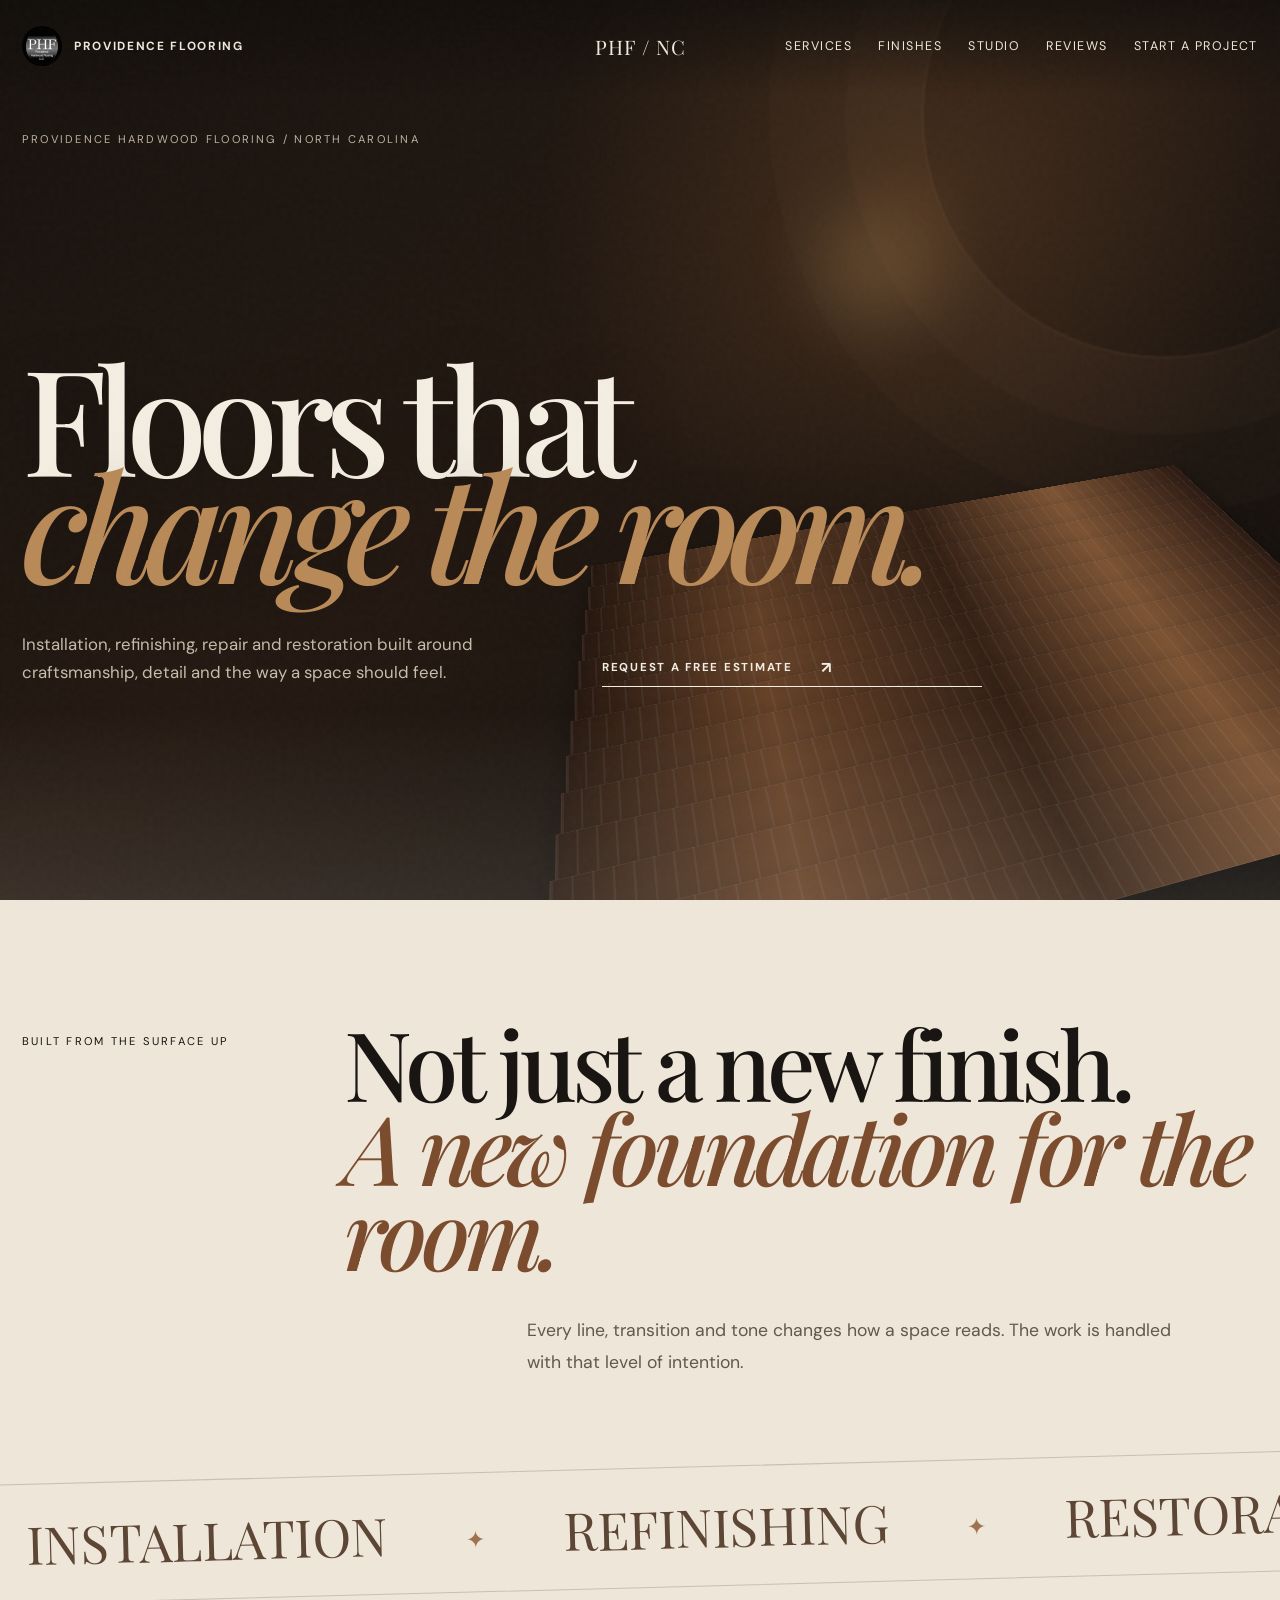
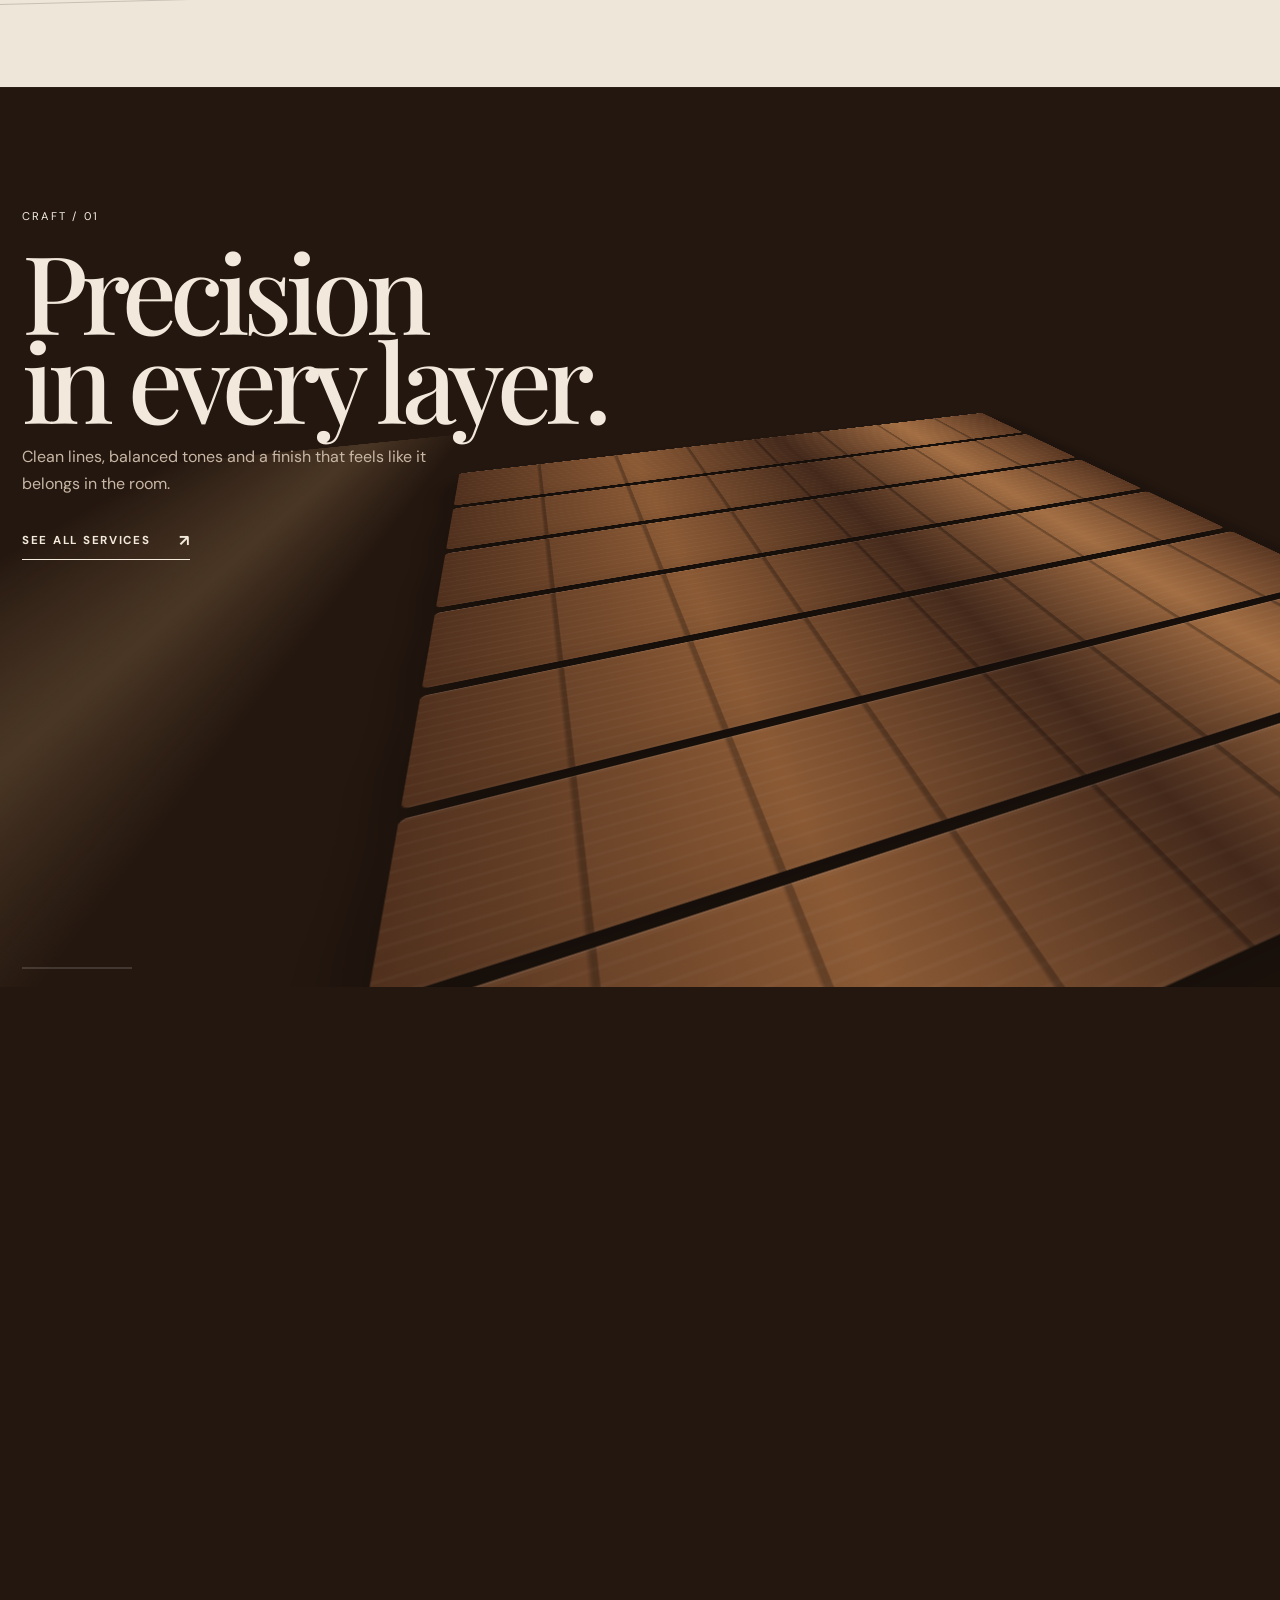
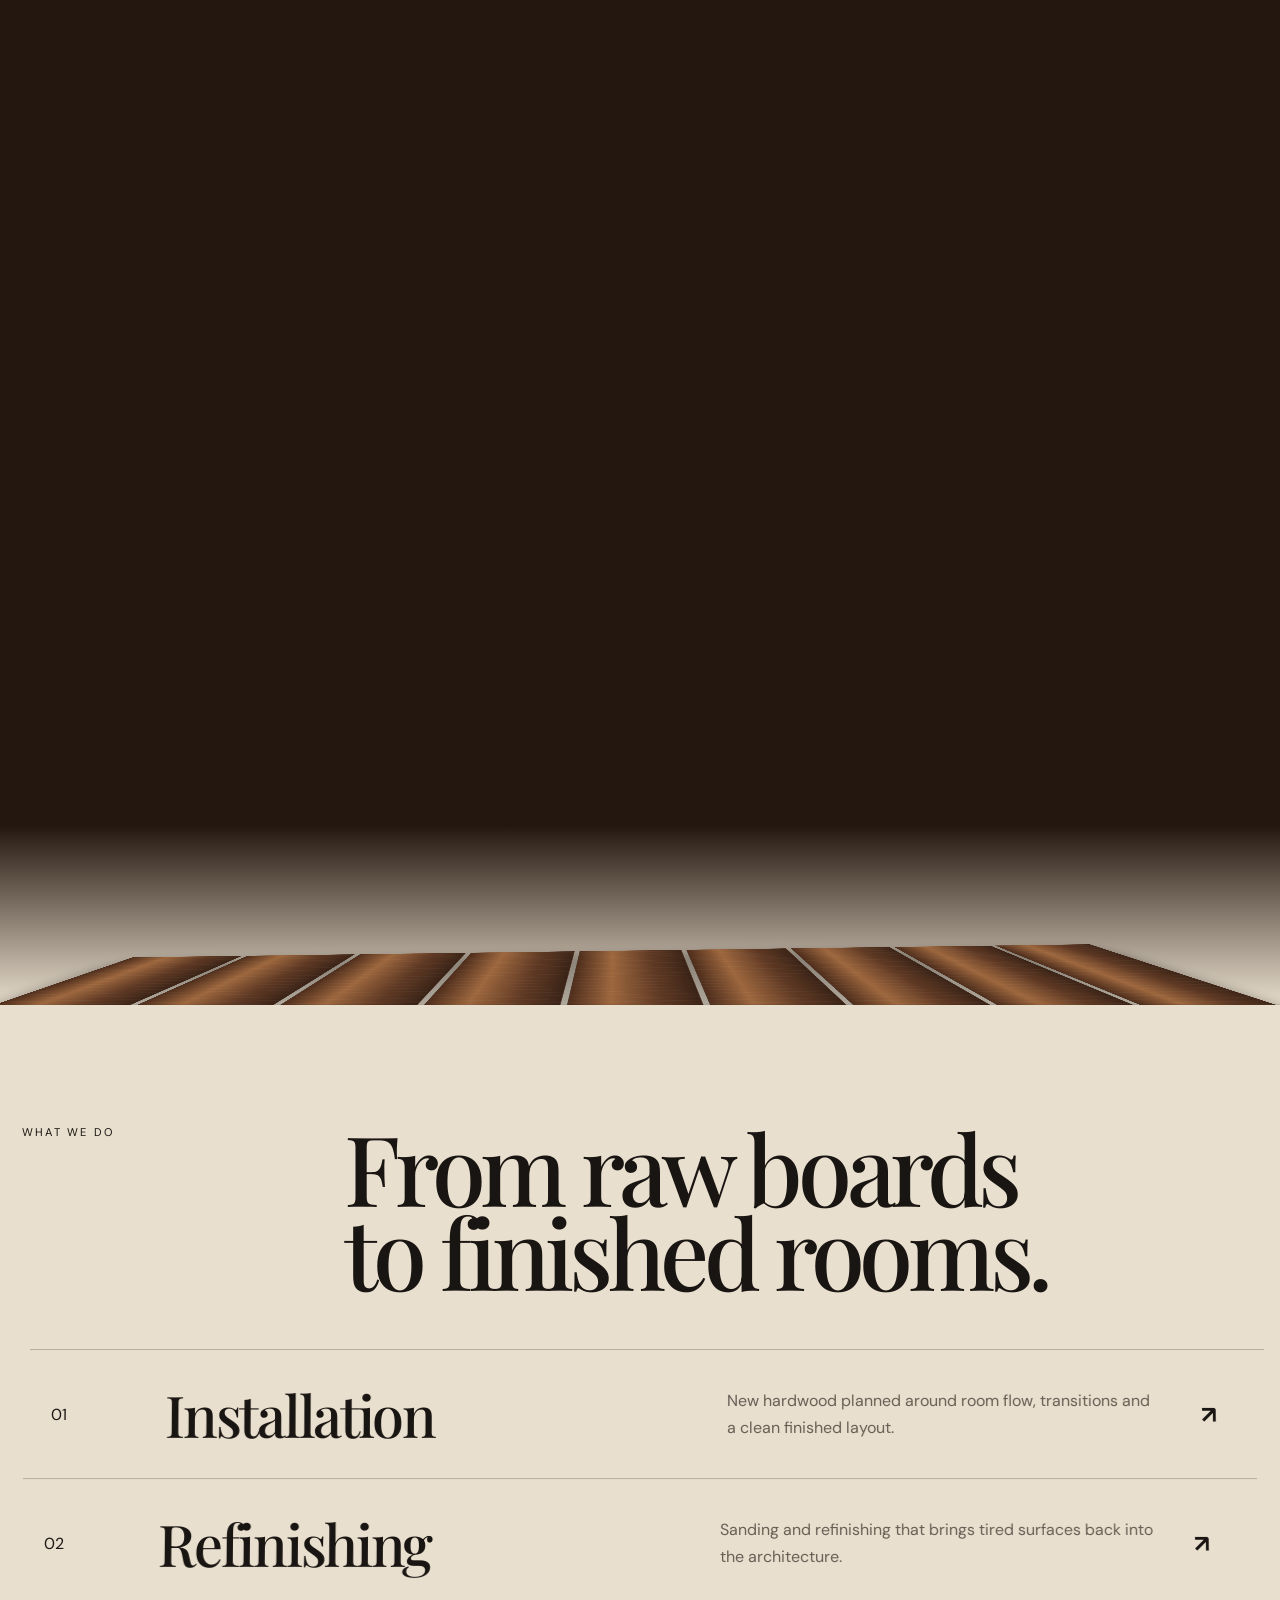
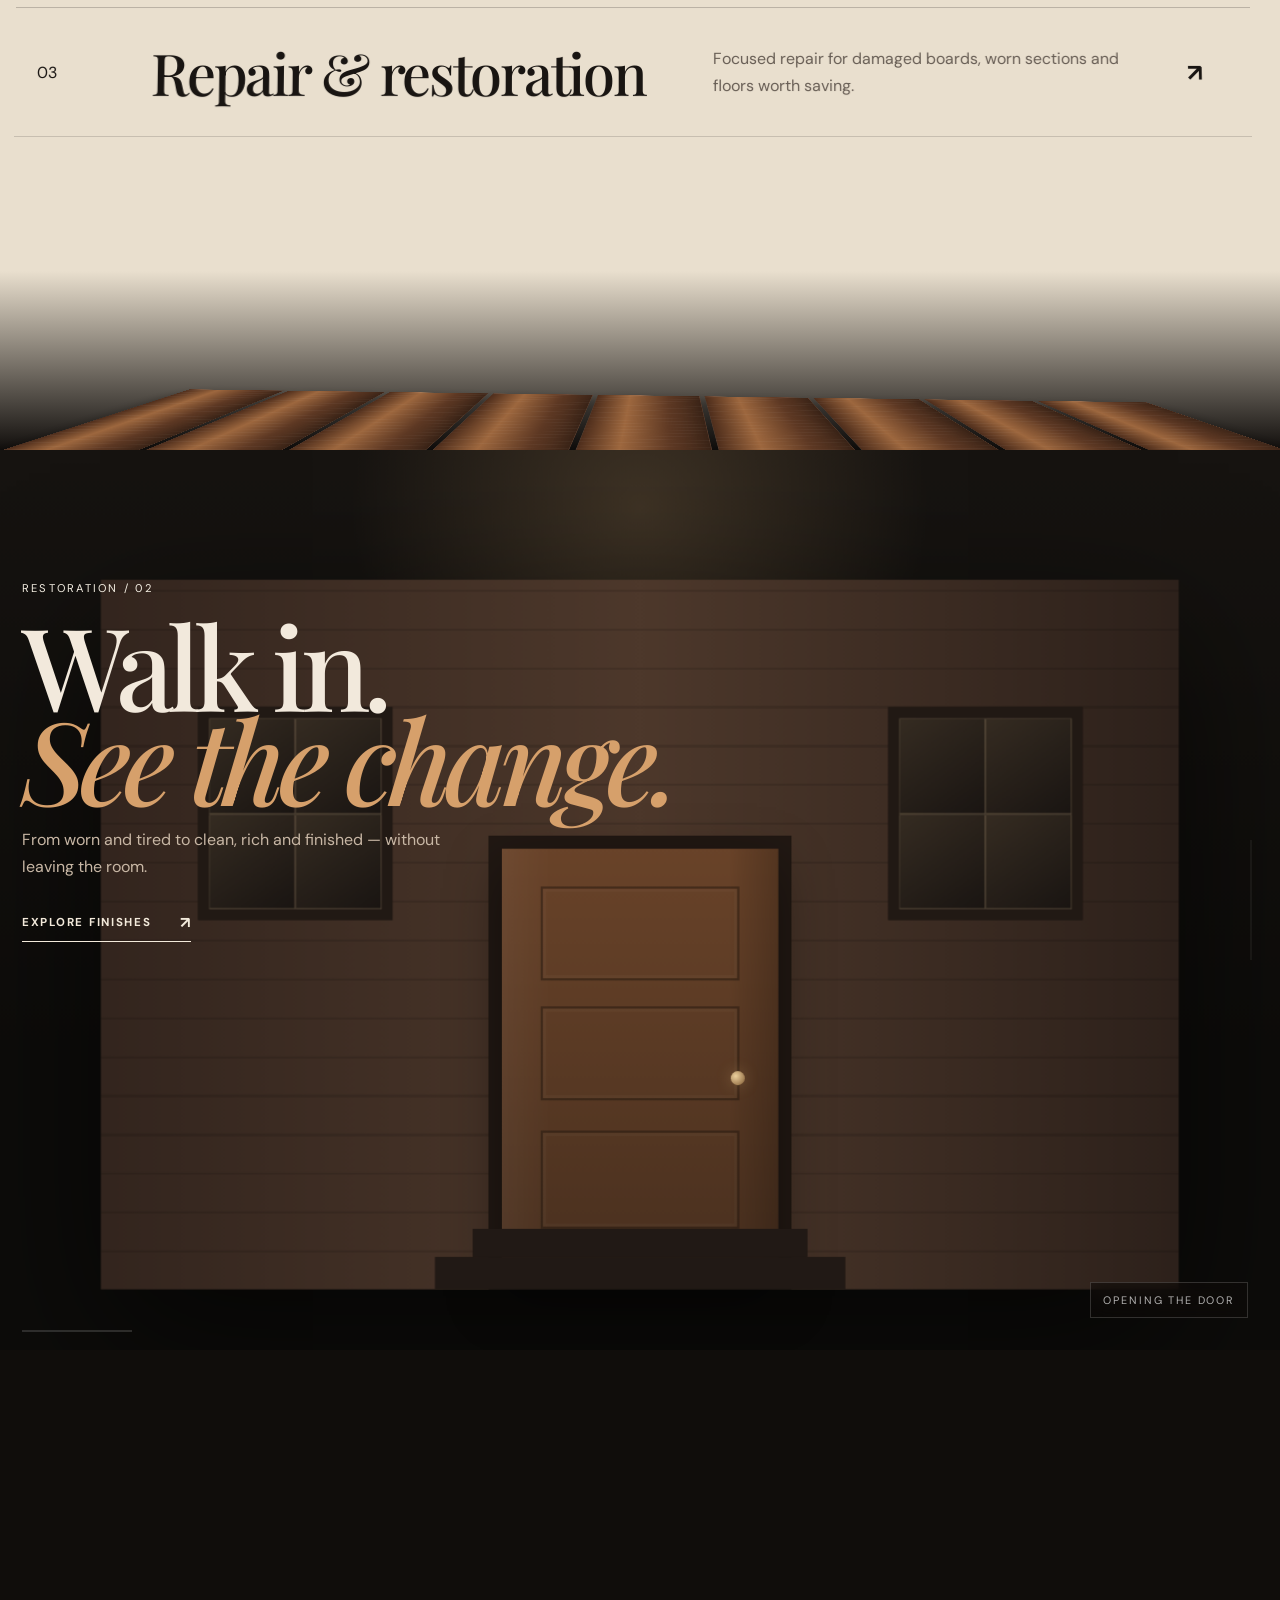
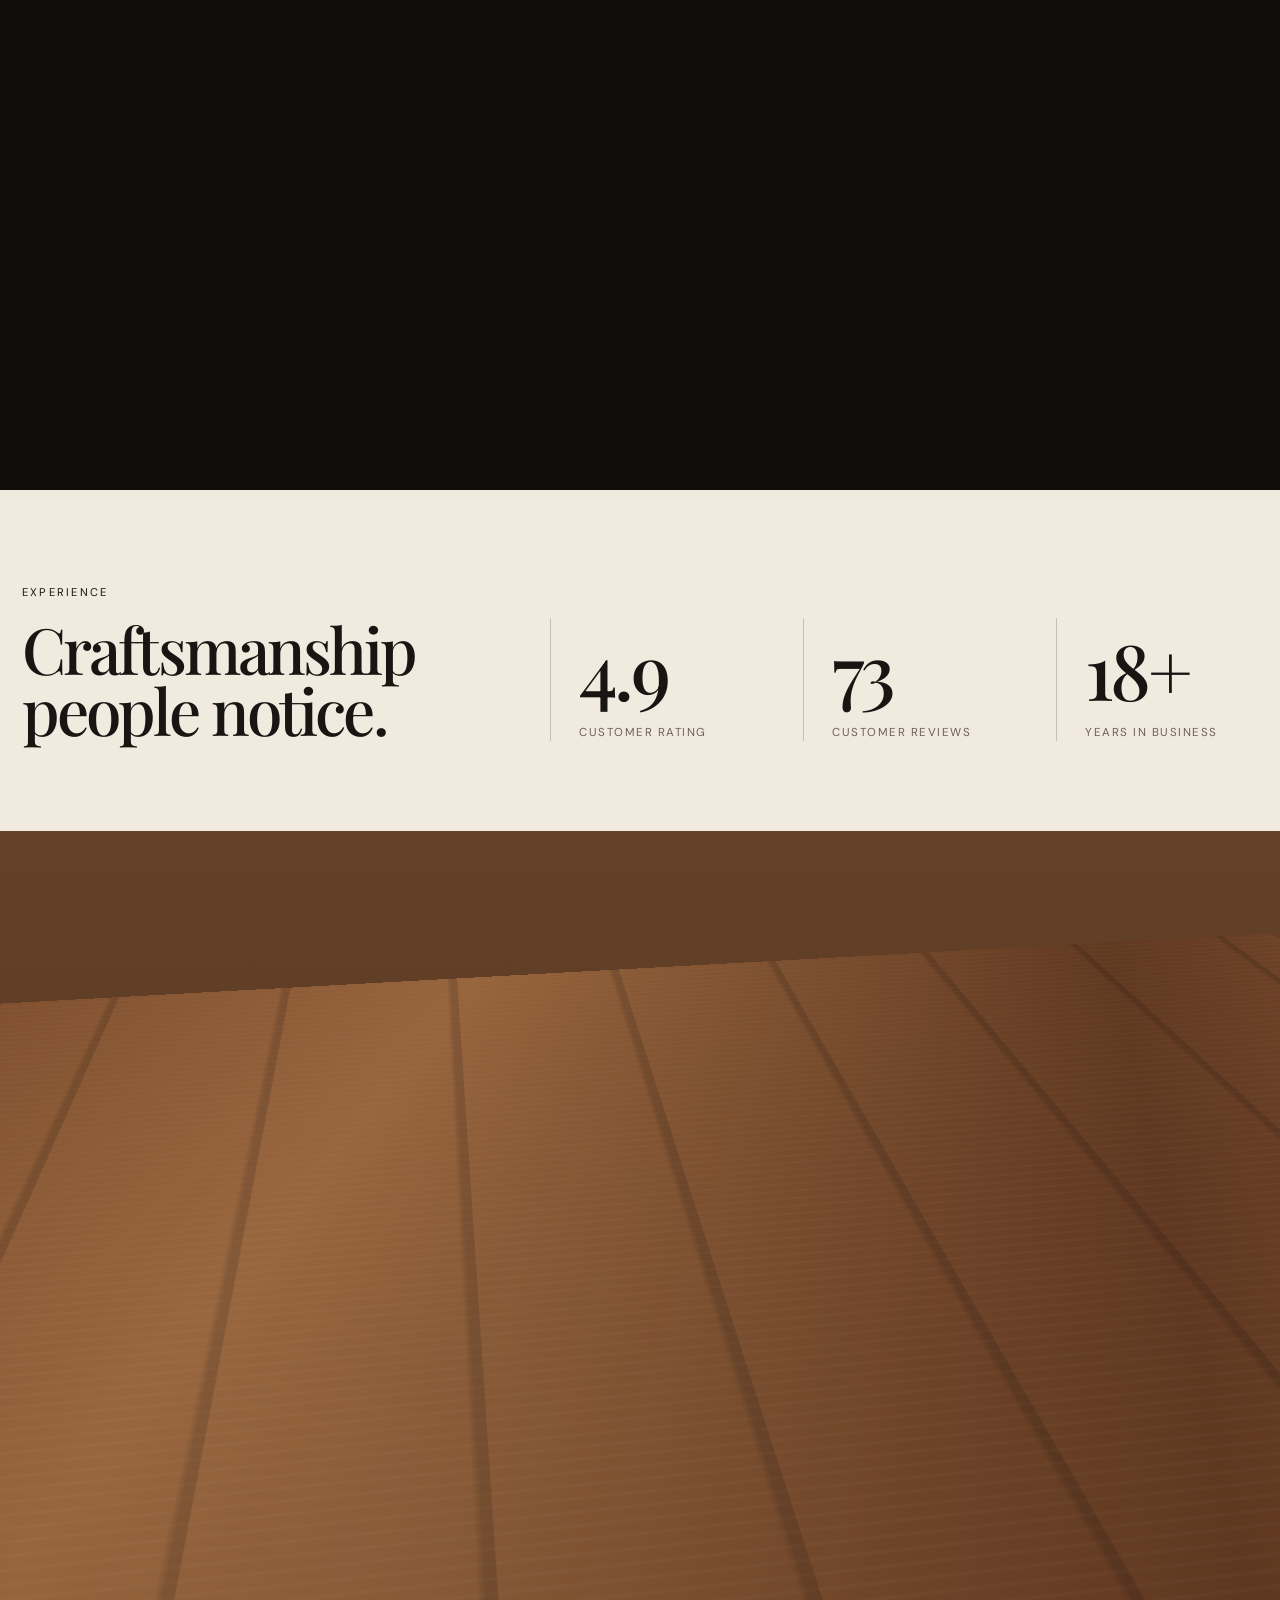
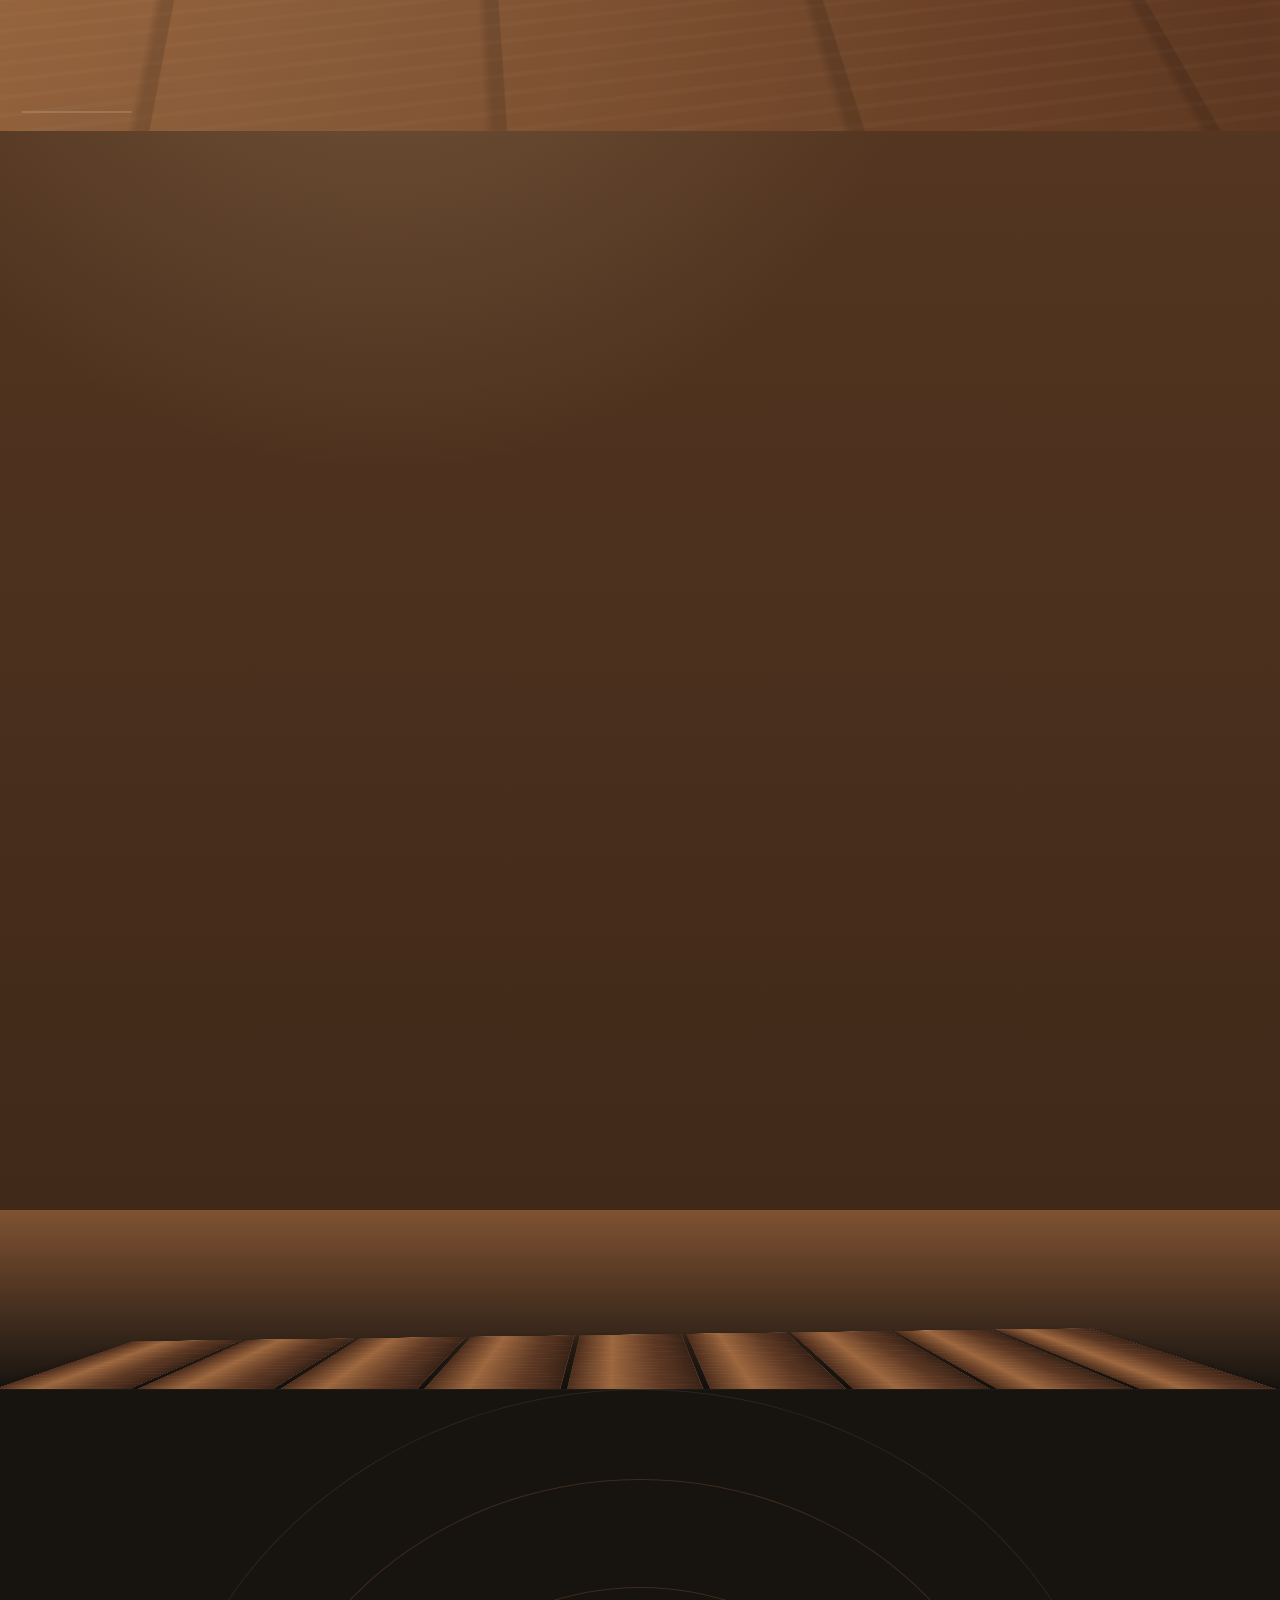
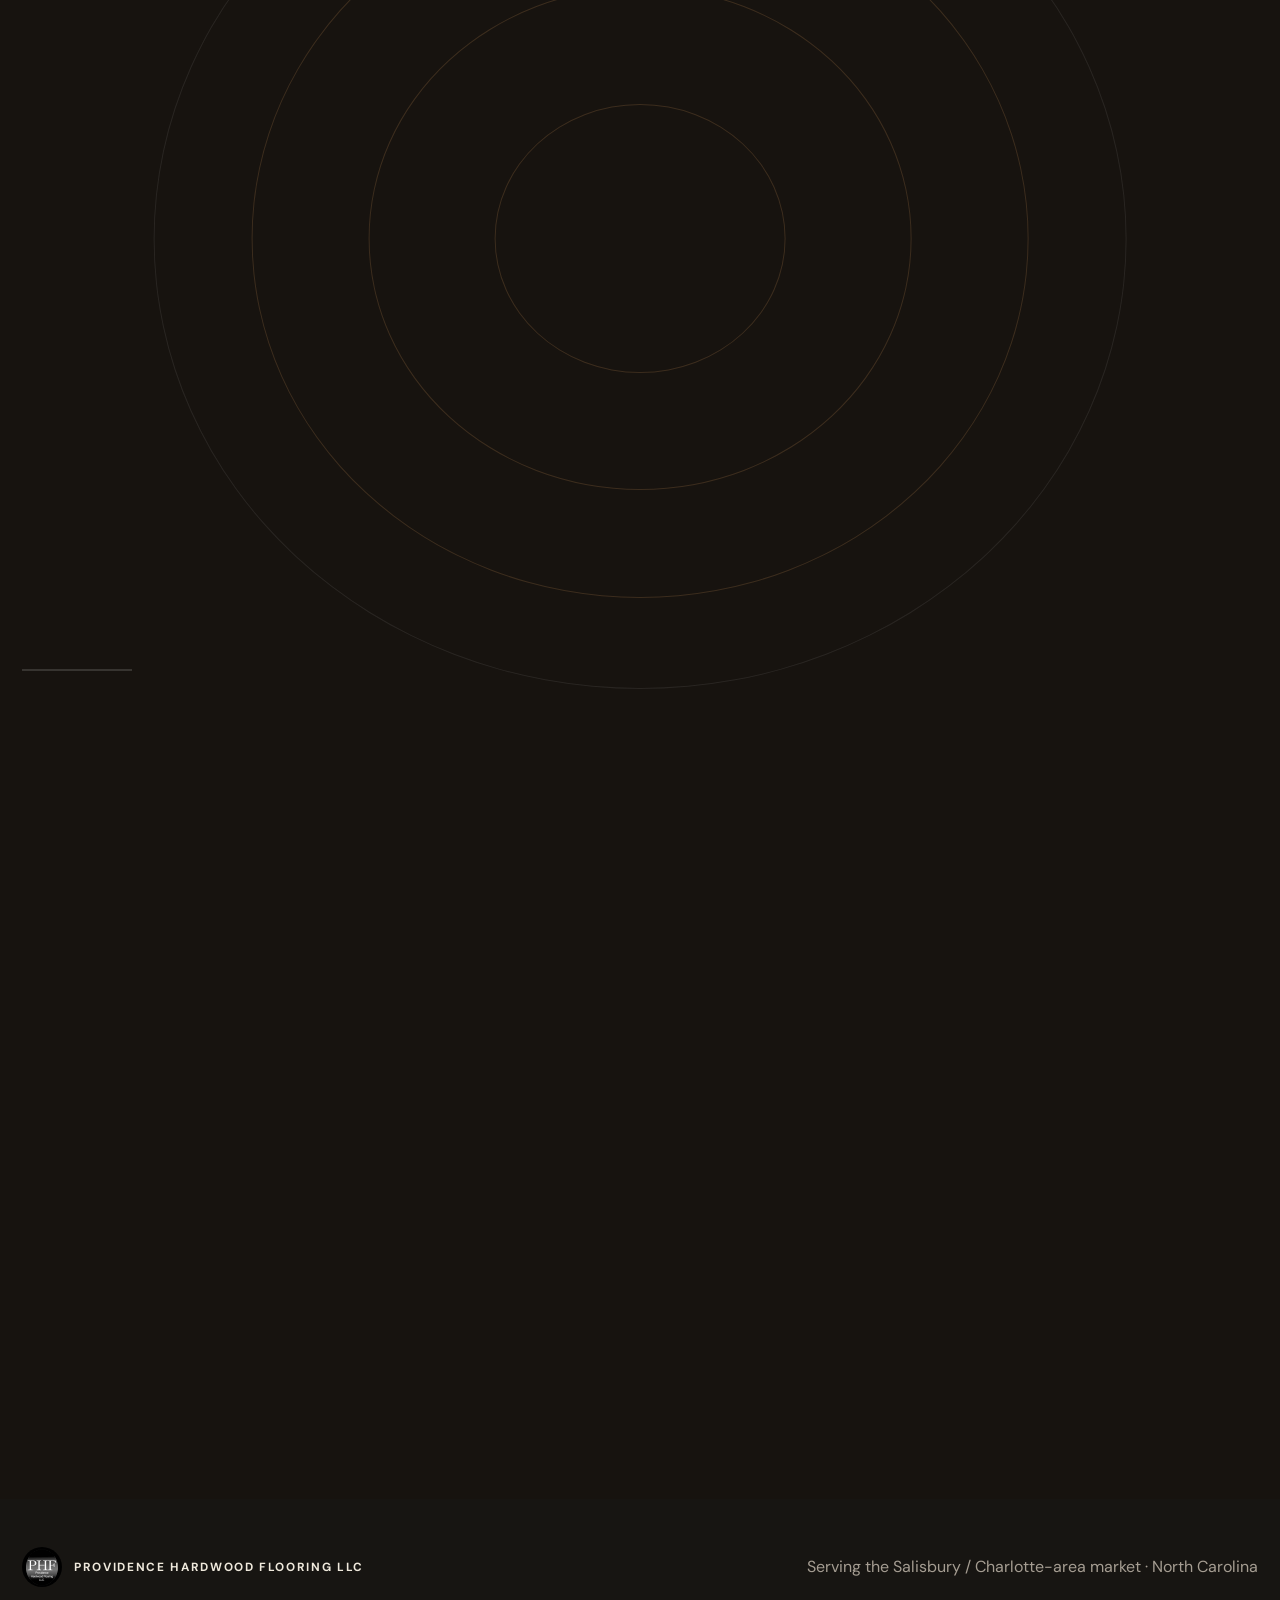
==== commit d25b0cd7: "Add files via upload" ====
--- a/index.html
+++ b/index.html
@@ -3,7 +3,6 @@
 <head>
 <meta charset="utf-8">
 <meta name="viewport" content="width=device-width,initial-scale=1">
-<link rel="icon" type="image/jpeg" href="logo.jpeg">
 <title>Providence Hardwood Flooring LLC</title>
 <meta name="description" content="Hardwood installation, refinishing, repair and restoration in North Carolina.">
 <link rel="stylesheet" href="styles.css">
@@ -124,44 +123,71 @@
 <div class="phf-floor-bridge phf-floor-bridge-b" aria-hidden="true">
   <div class="phf-bridge-track"><i></i><i></i><i></i><i></i><i></i><i></i><i></i><i></i><i></i></div>
 </div>
-<section class="phf-portal phf-scene phf-pinned-scene floor-transform-section" data-scene="portal">
-  <div class="floor-transform-pin">
-    <div class="floor-room-shell" aria-hidden="true">
-      <div class="floor-back-wall"></div>
-      <div class="floor-baseboard"></div>
-
-      <div class="floor-stage">
-        <div class="floor-grid floor-grid-old">
-          <i></i><i></i><i></i><i></i><i></i><i></i><i></i><i></i>
-          <i></i><i></i><i></i><i></i><i></i><i></i><i></i><i></i>
-          <i></i><i></i><i></i><i></i><i></i><i></i><i></i><i></i>
+<section class="phf-portal phf-scene phf-pinned-scene" data-scene="portal">
+  <div class="phf-portal-pin">
+    <div class="phf-renovation-scene" aria-hidden="true">
+
+      <div class="phf-house-exterior">
+        <div class="phf-house-sky"></div>
+        <div class="phf-house-front">
+          <div class="phf-window phf-window-left"><span></span><span></span><span></span><span></span></div>
+          <div class="phf-window phf-window-right"><span></span><span></span><span></span><span></span></div>
+
+          <div class="phf-entry-frame">
+            <div class="phf-entry-door">
+              <div class="phf-door-detail phf-door-detail-a"></div>
+              <div class="phf-door-detail phf-door-detail-b"></div>
+              <div class="phf-door-detail phf-door-detail-c"></div>
+              <div class="phf-door-handle"></div>
+            </div>
+            <div class="phf-entry-warmth"></div>
+          </div>
+
+          <div class="phf-front-step phf-front-step-one"></div>
+          <div class="phf-front-step phf-front-step-two"></div>
         </div>
-
-        <div class="floor-grid floor-grid-new">
-          <i></i><i></i><i></i><i></i><i></i><i></i><i></i><i></i>
-          <i></i><i></i><i></i><i></i><i></i><i></i><i></i><i></i>
-          <i></i><i></i><i></i><i></i><i></i><i></i><i></i><i></i>
+      </div>
+
+      <div class="phf-room-reveal">
+        <div class="phf-room-ceiling"></div>
+        <div class="phf-room-wall phf-room-wall-left"></div>
+        <div class="phf-room-wall phf-room-wall-right"></div>
+
+        <div class="phf-room-back">
+          <div class="phf-room-window"><span></span><span></span><span></span><span></span></div>
+          <div class="phf-room-art"></div>
+          <div class="phf-room-table"></div>
         </div>
 
-        <div class="floor-transform-edge"></div>
-        <div class="floor-gloss-sweep"></div>
-        <div class="floor-light-reflection"></div>
+        <div class="phf-floor-stage">
+          <div class="phf-floor-surface phf-old-floor">
+            <i></i><i></i><i></i><i></i><i></i><i></i><i></i><i></i><i></i><i></i><i></i><i></i><i></i><i></i>
+          </div>
+          <div class="phf-floor-surface phf-new-floor">
+            <i></i><i></i><i></i><i></i><i></i><i></i><i></i><i></i><i></i><i></i><i></i><i></i><i></i><i></i>
+          </div>
+          <div class="phf-refinish-wave"></div>
+          <div class="phf-floor-shine"></div>
+        </div>
+
+        <div class="phf-floor-focus-vignette"></div>
+        <div class="phf-floor-focus-line"></div>
+        <div class="phf-room-light"></div>
       </div>
     </div>
 
-    <div class="shell floor-transform-copy">
+    <div class="shell phf-portal-copy">
       <span class="phf-kicker">Restoration / 02</span>
-      <h2>Worn down.<br><em>Built back better.</em></h2>
-      <p>Scroll through the restoration — from dull, damaged boards to a clean finished hardwood floor.</p>
-    </div>
-
-    <div class="floor-status">
-      <span class="floor-status-old">Worn</span>
-      <span class="floor-status-arrow">→</span>
-      <span class="floor-status-new">Finished</span>
-    </div>
-
-    <div class="floor-progress"><span></span></div>
+      <h2>Walk in.<br><em>See the change.</em></h2>
+      <p>From worn and tired to clean, rich and finished — without leaving the room.</p>
+      <a class="phf-action phf-action-light" href="gallery.html"><span>Explore finishes</span><b>↗</b></a>
+    </div>
+
+    <div class="phf-renovation-label">
+      <span class="phf-renovation-step">Entering the space</span>
+    </div>
+
+    <div class="phf-scene-progress"><span></span></div>
   </div>
 </section>
 
--- a/styles.css
+++ b/styles.css
@@ -1204,1073 +1204,3 @@
       transparent 70%);
   filter:blur(1.5px);
 }
-
-
-/* =========================================================
-   V11 FINAL POLISH
-   Solid logo + favicon + cleaner first-person floor camera.
-   ========================================================= */
-
-/* Solid brand mark — no see-through / color shifting */
-.brand img,
-.nav .brand img,
-.footer .brand img{
-  opacity:1!important;
-  filter:none!important;
-  mix-blend-mode:normal!important;
-  background:#fff!important;
-  border-radius:50%!important;
-  box-shadow:0 0 0 1px rgba(255,255,255,.16),0 6px 18px rgba(0,0,0,.16)!important;
-}
-
-/* Keep nav/logo visually stable over every background */
-.home-v2 .nav .brand,
-.home-v2 .footer .brand{
-  mix-blend-mode:normal!important;
-}
-.home-v2 .nav .brand img{
-  background:#fff!important;
-}
-
-/* First-person renovation scene: remove "room set" feeling */
-.phf-room-back,
-.phf-room-window,
-.phf-room-art,
-.phf-room-table{
-  display:none!important;
-}
-
-.phf-room-reveal{
-  perspective:1500px;
-  transform:
-    translate3d(0,var(--camera-drop-y,0),0)
-    scale(var(--room-scale,1.16))
-    rotateX(var(--camera-pitch,0deg));
-  transform-origin:center var(--camera-origin,58%);
-}
-
-/* Walls/ceiling exist only as peripheral doorway context and fade rapidly */
-.phf-room-wall-left{
-  clip-path:polygon(0 0,100% 12%,100% 100%,0 100%)!important;
-}
-.phf-room-wall-right{
-  clip-path:polygon(0 12%,100% 0,100% 100%,0 100%)!important;
-}
-.phf-room-ceiling{
-  height:21%!important;
-  opacity:var(--ceiling-opacity,1)!important;
-}
-.phf-room-wall{
-  opacity:var(--wall-opacity,1)!important;
-}
-
-/* Floor takes over the viewport as camera looks down */
-.phf-floor-stage{
-  left:-36%!important;
-  right:-36%!important;
-  bottom:-48%!important;
-  height:132%!important;
-  transform:
-    perspective(1250px)
-    rotateX(var(--floor-angle,68deg))
-    rotateZ(var(--floor-roll,0deg))
-    translate3d(0,var(--floor-camera-y,0),var(--floor-camera-z,0))
-    scale(var(--floor-zoom,1));
-  transform-origin:center bottom!important;
-}
-
-/* Make worn floor more obviously old/crusty */
-.phf-old-floor i{
-  background:
-    repeating-linear-gradient(0deg,rgba(0,0,0,.22) 0 3px,transparent 3px 10px),
-    repeating-linear-gradient(90deg,rgba(255,255,255,.012) 0 1px,transparent 1px 9px),
-    linear-gradient(90deg,#322820,#514236 31%,#2c241e 64%,#46372d 100%)!important;
-}
-.phf-old-floor:after{
-  background:
-    radial-gradient(ellipse at 18% 63%,rgba(20,12,8,.42),transparent 13%),
-    radial-gradient(ellipse at 74% 30%,rgba(28,17,11,.38),transparent 15%),
-    radial-gradient(ellipse at 52% 78%,rgba(19,12,8,.33),transparent 11%),
-    repeating-linear-gradient(14deg,transparent 0 45px,rgba(16,9,6,.17) 47px 50px)!important;
-}
-
-/* New floor: richer + cleaner + shinier */
-.phf-new-floor i{
-  background:
-    repeating-linear-gradient(0deg,rgba(255,255,255,.08) 0 2px,transparent 2px 11px),
-    linear-gradient(90deg,#9a6038,#cf8d58 27%,#774629 53%,#c17b49 78%,#815031)!important;
-  box-shadow:
-    inset 2px 0 rgba(255,255,255,.13),
-    inset -2px 0 rgba(0,0,0,.12),
-    0 0 26px rgba(255,219,174,.035)!important;
-}
-
-/* Reduce side labels so the visual carries the scene */
-.phf-renovation-label{
-  bottom:22px!important;
-  right:24px!important;
-  opacity:.74;
-}
-
-@media(max-width:900px){
-  .phf-floor-stage{
-    left:-90%!important;
-    right:-90%!important;
-    bottom:-49%!important;
-    height:135%!important;
-  }
-}
-
-
-/* =========================================================
-   V12 — CLEAN ENTRY SCENE
-   Removes the giant flat bars/panels completely.
-   ========================================================= */
-
-.phf-portal{
-  height:340vh!important;
-  min-height:2450px!important;
-  background:#0c0a08!important;
-}
-
-.phf-portal-pin{
-  background:
-    radial-gradient(circle at 50% 18%,rgba(191,137,87,.12),transparent 30%),
-    linear-gradient(#17120e,#0b0907 74%)!important;
-}
-
-.phf-renovation-scene{
-  position:absolute;
-  inset:0;
-  overflow:hidden;
-  perspective:1500px;
-  background:
-    radial-gradient(circle at 50% 20%,rgba(206,151,96,.12),transparent 30%),
-    linear-gradient(#17120e,#0b0907 72%);
-}
-
-/* wipe out old blocky house / wall pieces */
-.phf-house-exterior,
-.phf-house-sky,
-.phf-house-front,
-.phf-window,
-.phf-front-step,
-.phf-room-reveal,
-.phf-room-wall,
-.phf-room-ceiling,
-.phf-room-back,
-.phf-floor-stage{
-  display:none!important;
-}
-
-/* Entry fills the frame elegantly instead of using giant rectangles */
-.phf-entry-world{
-  position:absolute;
-  inset:0;
-  z-index:6;
-  opacity:var(--outside-opacity,1);
-  transform:
-    translateY(var(--entry-world-y,0))
-    scale(var(--outside-scale,1));
-  transform-origin:center 58%;
-}
-
-.phf-entry-ambient{
-  position:absolute;
-  inset:0;
-  background:
-    radial-gradient(circle at 50% 44%,rgba(244,191,128,.10),transparent 28%),
-    linear-gradient(to bottom,rgba(255,255,255,.025),transparent 36%);
-}
-
-.phf-entry-architecture{
-  position:absolute;
-  left:50%;
-  top:54%;
-  width:min(70vw,920px);
-  height:min(72vh,720px);
-  transform:translate(-50%,-50%);
-  background:
-    linear-gradient(90deg,
-      rgba(44,35,29,.96) 0 12%,
-      rgba(77,60,47,.96) 12% 88%,
-      rgba(42,33,27,.96) 88% 100%);
-  box-shadow:
-    0 45px 120px rgba(0,0,0,.52),
-    inset 0 1px rgba(255,255,255,.045);
-  border-radius:3px;
-}
-
-.phf-entry-architecture:before{
-  content:"";
-  position:absolute;
-  inset:0;
-  pointer-events:none;
-  background:
-    repeating-linear-gradient(0deg,transparent 0 42px,rgba(0,0,0,.06) 43px 44px);
-  opacity:.55;
-}
-
-.phf-entry-column{
-  position:absolute;
-  top:0;
-  bottom:0;
-  width:7%;
-  background:linear-gradient(90deg,#2f251f,#584335 50%,#30251f);
-  box-shadow:inset -1px 0 rgba(255,255,255,.035), inset 1px 0 rgba(0,0,0,.18);
-}
-.phf-entry-column-left{left:0}
-.phf-entry-column-right{right:0}
-
-.phf-entry-sideglass{
-  position:absolute;
-  top:19%;
-  width:14%;
-  height:48%;
-  display:grid;
-  grid-template-rows:repeat(3,1fr);
-  border:8px solid #241c17;
-  background:#16120f;
-  box-shadow:inset 0 0 25px rgba(0,0,0,.35);
-}
-.phf-entry-sideglass-left{left:13%}
-.phf-entry-sideglass-right{right:13%}
-.phf-entry-sideglass span{
-  border-bottom:1px solid rgba(255,255,255,.08);
-  background:
-    linear-gradient(145deg,rgba(255,220,176,.12),rgba(255,255,255,.015));
-}
-.phf-entry-sideglass span:last-child{border-bottom:0}
-
-.phf-entry-doorframe{
-  position:absolute;
-  left:50%;
-  bottom:0;
-  width:31%;
-  height:69%;
-  transform:translateX(-50%);
-  border:11px solid #211915;
-  border-bottom:0;
-  background:#100d0b;
-  perspective:1200px;
-  box-shadow:0 0 0 1px rgba(255,255,255,.025);
-}
-
-.phf-entry-door{
-  position:absolute;
-  inset:0;
-  transform-origin:left center;
-  transform:rotateY(var(--entry-door-angle,0deg));
-  background:
-    linear-gradient(90deg,rgba(255,255,255,.045),transparent 18% 82%,rgba(0,0,0,.18)),
-    linear-gradient(#765035,#4e3324);
-  box-shadow:0 20px 55px rgba(0,0,0,.42);
-  z-index:4;
-}
-
-.phf-door-inset{
-  position:absolute;
-  left:15%;
-  right:15%;
-  border:2px solid rgba(30,19,13,.45);
-  box-shadow:inset 0 0 0 3px rgba(255,255,255,.02);
-}
-.phf-door-inset-a{top:10%;height:21%}
-.phf-door-inset-b{top:37%;height:21%}
-.phf-door-inset-c{top:65%;height:23%}
-
-.phf-door-handle{
-  position:absolute;
-  right:12%;
-  top:52%;
-  width:14px;
-  height:14px;
-  border-radius:50%;
-  background:radial-gradient(circle at 35% 35%,#f0d49d,#8b6239);
-  box-shadow:0 0 16px rgba(233,190,124,.26);
-}
-
-.phf-entry-warmth{
-  position:absolute;
-  inset:-5%;
-  opacity:var(--entry-warmth,0);
-  background:
-    radial-gradient(ellipse at 50% 58%,rgba(255,219,169,.85),rgba(244,164,78,.14) 40%,transparent 71%);
-  filter:blur(10px);
-}
-
-.phf-entry-threshold{
-  position:absolute;
-  left:32%;
-  right:32%;
-  bottom:-1.5%;
-  height:5%;
-  background:linear-gradient(#473022,#2c2019);
-  box-shadow:0 12px 28px rgba(0,0,0,.34);
-}
-
-/* After entering, the camera becomes almost entirely the floor */
-.phf-floor-view{
-  position:absolute;
-  left:-18%;
-  right:-18%;
-  top:0;
-  bottom:-12%;
-  z-index:5;
-  opacity:var(--floor-view-opacity,0);
-  transform:
-    perspective(1250px)
-    rotateX(var(--floor-angle,68deg))
-    translateY(var(--floor-camera-y,20vh))
-    scale(var(--floor-zoom,1));
-  transform-origin:center bottom;
-  overflow:hidden;
-}
-
-.phf-floor-view .phf-floor-surface{
-  position:absolute;
-  inset:-5%;
-  display:grid;
-  grid-template-columns:repeat(14,1fr);
-  gap:7px;
-}
-
-.phf-floor-view .phf-floor-surface i{
-  display:block;
-  border-left:1px solid rgba(0,0,0,.16);
-  border-right:1px solid rgba(255,255,255,.035);
-}
-
-/* crusty starting floor */
-.phf-old-floor{
-  opacity:var(--old-floor-opacity,1)!important;
-  filter:
-    saturate(var(--old-sat,.28))
-    brightness(var(--old-brightness,.52))
-    contrast(var(--old-contrast,1.2))!important;
-}
-.phf-old-floor i{
-  background:
-    repeating-linear-gradient(0deg,rgba(0,0,0,.22) 0 3px,transparent 3px 10px),
-    repeating-linear-gradient(90deg,rgba(255,255,255,.012) 0 1px,transparent 1px 9px),
-    linear-gradient(90deg,#2e251f,#514137 31%,#2b231d 64%,#45362d)!important;
-}
-.phf-old-floor:after{
-  content:"";
-  position:absolute;
-  inset:0;
-  background:
-    radial-gradient(ellipse at 18% 63%,rgba(18,11,7,.43),transparent 13%),
-    radial-gradient(ellipse at 74% 30%,rgba(26,16,10,.39),transparent 15%),
-    radial-gradient(ellipse at 52% 78%,rgba(18,11,7,.34),transparent 11%),
-    repeating-linear-gradient(14deg,transparent 0 44px,rgba(15,9,6,.18) 46px 49px);
-  opacity:var(--old-grime-opacity,1);
-}
-
-/* polished finished floor */
-.phf-new-floor{
-  opacity:var(--new-floor-opacity,0)!important;
-  clip-path:inset(var(--new-floor-clip,100%) 0 0 0)!important;
-}
-.phf-new-floor i{
-  background:
-    repeating-linear-gradient(0deg,rgba(255,255,255,.08) 0 2px,transparent 2px 11px),
-    linear-gradient(90deg,#995f38,#d09059 27%,#77462a 53%,#c57d4a 78%,#815030)!important;
-  box-shadow:
-    inset 2px 0 rgba(255,255,255,.13),
-    inset -2px 0 rgba(0,0,0,.12),
-    0 0 28px rgba(255,220,177,.03)!important;
-}
-
-.phf-floor-view .phf-refinish-wave,
-.phf-floor-view .phf-floor-shine,
-.phf-floor-view .phf-floor-focus-vignette{
-  position:absolute;
-  pointer-events:none;
-}
-.phf-floor-view .phf-refinish-wave{
-  left:0;right:0;
-  top:calc((1 - var(--refinish-progress,0))*100% - 5%);
-  height:10%;
-  background:linear-gradient(to bottom,transparent,rgba(255,218,164,.30),rgba(255,255,255,.48),rgba(255,185,100,.15),transparent);
-  filter:blur(8px);
-  opacity:var(--refinish-wave-opacity,0);
-  mix-blend-mode:screen;
-}
-.phf-floor-view .phf-floor-shine{
-  inset:-8%;
-  opacity:var(--shine-opacity,0);
-  background:
-    linear-gradient(112deg,transparent 24%,rgba(255,245,224,.05) 34%,rgba(255,238,209,.22) 42%,rgba(255,255,255,.8) 49%,rgba(255,243,222,.16) 57%,transparent 70%);
-  transform:translateX(var(--shine-x,-70%));
-  mix-blend-mode:screen;
-  filter:blur(1.5px);
-}
-.phf-floor-view .phf-floor-focus-vignette{
-  inset:0;
-  opacity:var(--floor-vignette,0);
-  background:radial-gradient(ellipse at 50% 76%,transparent 18%,rgba(0,0,0,.12) 44%,rgba(0,0,0,.55) 92%);
-}
-
-@media(max-width:900px){
-  .phf-entry-architecture{width:92vw;height:64vh}
-  .phf-entry-sideglass{display:none}
-  .phf-entry-doorframe{width:44%;height:61%}
-  .phf-floor-view{left:-70%;right:-70%}
-}
-
-
-/* =========================================================
-   V13 GUARANTEED FLOOR SCENE
-   Unique classes, isolated from all previous scene CSS.
-   ========================================================= */
-.phf-portal{
-  height:360vh!important;
-  min-height:2600px!important;
-  position:relative!important;
-  overflow:visible!important;
-  background:#0d0b09!important;
-}
-.phf-portal-pin{
-  position:sticky!important;
-  top:0!important;
-  height:100vh!important;
-  min-height:650px!important;
-  width:100%!important;
-  overflow:hidden!important;
-  background:#0d0b09!important;
-}
-
-/* Door scene */
-.reno-door-scene{
-  position:absolute!important;
-  inset:0!important;
-  z-index:5!important;
-  opacity:var(--reno-door-scene-opacity,1)!important;
-  transform:scale(var(--reno-door-scene-scale,1))!important;
-  transform-origin:center 60%!important;
-  background:
-    radial-gradient(circle at 50% 45%,rgba(196,139,86,.13),transparent 26%),
-    linear-gradient(#17130f,#0c0a08 78%)!important;
-}
-.reno-house{
-  position:absolute;
-  left:50%;top:54%;
-  width:min(72vw,900px);
-  height:min(72vh,700px);
-  transform:translate(-50%,-50%);
-  background:
-    repeating-linear-gradient(0deg,transparent 0 39px,rgba(0,0,0,.055) 40px 41px),
-    linear-gradient(90deg,#342820,#5d4939 50%,#33271f);
-  border:1px solid rgba(255,255,255,.035);
-  box-shadow:0 45px 120px rgba(0,0,0,.55);
-}
-.reno-door-frame{
-  position:absolute;
-  left:50%;bottom:0;
-  width:32%;height:70%;
-  transform:translateX(-50%);
-  border:12px solid #211914;
-  border-bottom:0;
-  background:#0c0a08;
-  perspective:1200px;
-}
-.reno-door{
-  position:absolute;inset:0;
-  transform-origin:left center;
-  transform:rotateY(var(--reno-door-angle,0deg));
-  background:
-    linear-gradient(90deg,rgba(255,255,255,.045),transparent 20% 82%,rgba(0,0,0,.18)),
-    linear-gradient(#795139,#4b3123);
-  z-index:3;
-  box-shadow:0 15px 40px rgba(0,0,0,.4);
-}
-.reno-panel{
-  position:absolute;left:15%;right:15%;
-  border:2px solid rgba(27,17,12,.5);
-  box-shadow:inset 0 0 0 3px rgba(255,255,255,.018);
-}
-.reno-panel.p1{top:10%;height:21%}
-.reno-panel.p2{top:38%;height:20%}
-.reno-panel.p3{top:65%;height:23%}
-.reno-knob{
-  position:absolute;right:12%;top:52%;
-  width:14px;height:14px;border-radius:50%;
-  background:radial-gradient(circle at 35% 35%,#f0d49d,#805a35);
-}
-.reno-light{
-  position:absolute;inset:-8%;
-  opacity:var(--reno-light-opacity,0);
-  background:radial-gradient(ellipse,rgba(255,220,170,.85),rgba(241,159,76,.12) 43%,transparent 72%);
-  filter:blur(10px);
-}
-
-/* FLOOR: starts hidden, then takes over the ENTIRE viewport */
-.reno-floor-scene{
-  position:absolute!important;
-  inset:0!important;
-  z-index:8!important;
-  opacity:var(--reno-floor-opacity,0)!important;
-  transform:
-    perspective(1100px)
-    rotateX(var(--reno-floor-angle,66deg))
-    scale(var(--reno-floor-scale,1.05))
-    translateY(var(--reno-floor-y,18vh))!important;
-  transform-origin:center bottom!important;
-  background:#261d17!important;
-  overflow:hidden!important;
-}
-
-.reno-floor{
-  position:absolute!important;
-  inset:-25%!important;
-  background-size:112px 100%,112px 100%,100% 100%!important;
-}
-
-/* Explicit plank pattern: horizontal seams + vertical staggered board joints */
-.reno-floor-old{
-  z-index:1!important;
-  opacity:var(--reno-old-opacity,1)!important;
-  background:
-    repeating-linear-gradient(0deg,
-      transparent 0 74px,
-      rgba(15,9,6,.72) 74px 78px,
-      rgba(255,255,255,.025) 78px 79px),
-    repeating-linear-gradient(90deg,
-      transparent 0 108px,
-      rgba(17,10,7,.55) 108px 112px),
-    linear-gradient(90deg,#332820,#564337 28%,#2d241e 55%,#4a382e 78%,#30261f)!important;
-  filter:saturate(.35) brightness(.66) contrast(1.15)!important;
-}
-.reno-floor-old:after{
-  content:"";
-  position:absolute;inset:0;
-  background:
-    radial-gradient(ellipse at 18% 65%,rgba(9,5,3,.36),transparent 10%),
-    radial-gradient(ellipse at 70% 31%,rgba(12,7,4,.32),transparent 12%),
-    radial-gradient(ellipse at 48% 78%,rgba(10,6,4,.28),transparent 9%),
-    repeating-linear-gradient(13deg,transparent 0 53px,rgba(20,12,8,.12) 54px 57px);
-}
-
-.reno-floor-new{
-  z-index:2!important;
-  opacity:var(--reno-new-opacity,0)!important;
-  clip-path:inset(var(--reno-new-clip,100%) 0 0 0)!important;
-  background:
-    repeating-linear-gradient(0deg,
-      transparent 0 74px,
-      rgba(67,34,17,.70) 74px 77px,
-      rgba(255,255,255,.07) 77px 78px),
-    repeating-linear-gradient(90deg,
-      transparent 0 108px,
-      rgba(69,34,17,.50) 108px 112px),
-    linear-gradient(90deg,#92572f,#d18a4d 25%,#754020 52%,#c5773f 77%,#824827)!important;
-  filter:saturate(1.1) brightness(1.08) contrast(1.03)!important;
-  box-shadow:inset 0 0 100px rgba(255,204,143,.08)!important;
-}
-.reno-floor-new:after{
-  content:"";
-  position:absolute;inset:0;
-  background:
-    repeating-linear-gradient(8deg,transparent 0 31px,rgba(255,235,205,.035) 32px 33px),
-    linear-gradient(115deg,transparent 20%,rgba(255,242,219,.08) 42%,transparent 61%);
-  mix-blend-mode:screen;
-}
-
-.reno-reveal-edge{
-  position:absolute;
-  left:0;right:0;
-  top:var(--reno-edge-top,100%);
-  height:70px;
-  z-index:4;
-  transform:translateY(-50%);
-  opacity:var(--reno-edge-opacity,0);
-  background:linear-gradient(to bottom,transparent,rgba(255,221,175,.28),rgba(255,255,255,.55),rgba(219,137,70,.18),transparent);
-  filter:blur(9px);
-  mix-blend-mode:screen;
-}
-.reno-shine{
-  position:absolute;inset:-20%;
-  z-index:5;
-  opacity:var(--reno-shine-opacity,0);
-  transform:translateX(var(--reno-shine-x,-75%));
-  background:linear-gradient(112deg,transparent 32%,rgba(255,246,230,.10) 40%,rgba(255,255,255,.72) 48%,rgba(255,235,205,.12) 56%,transparent 66%);
-  filter:blur(2px);
-  mix-blend-mode:screen;
-}
-.reno-floor-vignette{
-  position:absolute;inset:0;z-index:6;
-  pointer-events:none;
-  opacity:var(--reno-vignette,.45);
-  background:radial-gradient(ellipse at 50% 68%,transparent 22%,rgba(0,0,0,.10) 48%,rgba(0,0,0,.52) 100%);
-}
-
-/* keep text above door, then fade it before floor takeover */
-.phf-portal-copy{z-index:20!important}
-.phf-renovation-label{z-index:30!important}
-.phf-portal .phf-scene-progress{z-index:40!important}
-
-@media(max-width:900px){
-  .reno-house{width:92vw;height:64vh}
-  .reno-door-frame{width:46%;height:62%}
-  .reno-floor-scene{inset:-5%!important}
-}
-
-
-/* =========================================================
-   V14 — SIMPLE, CLEAN FLOOR TRANSFORMATION
-   No door, no fake room, no giant panels.
-   Just bad flooring transforming into good flooring.
-   ========================================================= */
-
-.floor-transform-section{
-  height:300vh!important;
-  min-height:2100px!important;
-  position:relative!important;
-  overflow:visible!important;
-  background:#15100c!important;
-}
-
-.floor-transform-pin{
-  position:sticky!important;
-  top:0!important;
-  height:100vh!important;
-  min-height:650px!important;
-  overflow:hidden!important;
-  background:
-    radial-gradient(circle at 58% 24%,rgba(210,153,91,.13),transparent 27%),
-    linear-gradient(145deg,#18120e,#0d0a08 78%)!important;
-}
-
-.floor-transform-copy{
-  position:relative;
-  z-index:10;
-  padding-top:12vh;
-  pointer-events:none;
-}
-.floor-transform-copy h2{
-  font-family:'Playfair Display',serif;
-  font-weight:500;
-  font-size:clamp(4.8rem,8.6vw,9.6rem);
-  line-height:.82;
-  letter-spacing:-.06em;
-  margin:18px 0 22px;
-  color:#f2e8da;
-}
-.floor-transform-copy h2 em{color:#b98759;font-weight:500}
-.floor-transform-copy p{
-  max-width:430px;
-  color:#c2b3a2;
-  line-height:1.7;
-  margin:0;
-}
-
-/* The floor fills most of the viewport and is always visible */
-.floor-showcase{
-  position:absolute;
-  inset:0;
-  z-index:4;
-  overflow:hidden;
-}
-
-.floor-perspective{
-  position:absolute;
-  left:-8%;
-  right:-8%;
-  bottom:-32%;
-  height:95%;
-  transform:
-    perspective(1250px)
-    rotateX(var(--ft-angle,61deg))
-    translateY(var(--ft-y,0))
-    scale(var(--ft-scale,1));
-  transform-origin:center bottom;
-  overflow:hidden;
-  border-top:1px solid rgba(255,255,255,.04);
-}
-
-.floor-grid{
-  position:absolute;
-  inset:0;
-  display:grid;
-  grid-template-columns:repeat(8,1fr);
-  grid-template-rows:repeat(3,1fr);
-  gap:7px;
-  padding:7px;
-}
-
-.floor-grid i{
-  position:relative;
-  display:block;
-  overflow:hidden;
-  border-radius:2px;
-}
-
-/* BAD / WORN FLOOR */
-.floor-grid-old{
-  z-index:1;
-  opacity:var(--ft-old-opacity,1);
-}
-.floor-grid-old i{
-  background:
-    repeating-linear-gradient(0deg,rgba(0,0,0,.18) 0 3px,transparent 3px 10px),
-    linear-gradient(90deg,#342a22,#57463a 30%,#2e251f 60%,#493a30 100%);
-  box-shadow:
-    inset 0 0 0 1px rgba(0,0,0,.24),
-    inset 0 -10px 24px rgba(0,0,0,.15);
-  filter:saturate(.45) brightness(.72);
-}
-.floor-grid-old i:nth-child(3n+1):after,
-.floor-grid-old i:nth-child(4n+2):after,
-.floor-grid-old i:nth-child(5n+3):after{
-  content:"";
-  position:absolute;
-  inset:0;
-  background:
-    radial-gradient(circle at 25% 60%,rgba(18,11,8,.34),transparent 22%),
-    radial-gradient(circle at 70% 35%,rgba(25,16,11,.28),transparent 18%),
-    linear-gradient(12deg,transparent 46%,rgba(28,17,11,.22) 48%,transparent 50%);
-}
-.floor-grid-old i:nth-child(6n+1){
-  transform:translateY(2px) rotate(-.35deg);
-}
-.floor-grid-old i:nth-child(7n+2){
-  transform:translateY(-2px) rotate(.28deg);
-}
-
-/* GOOD / FINISHED FLOOR */
-.floor-grid-new{
-  z-index:2;
-  opacity:var(--ft-new-opacity,0);
-  clip-path:inset(var(--ft-new-clip,100%) 0 0 0);
-}
-.floor-grid-new i{
-  background:
-    repeating-linear-gradient(0deg,rgba(255,255,255,.07) 0 2px,transparent 2px 10px),
-    linear-gradient(90deg,#9b6038,#cf8b54 28%,#774527 55%,#c17a47 78%,#7e4b2d);
-  box-shadow:
-    inset 0 0 0 1px rgba(81,42,20,.32),
-    inset 1px 0 rgba(255,255,255,.10),
-    inset -1px 0 rgba(0,0,0,.12),
-    0 10px 24px rgba(0,0,0,.06);
-}
-.floor-grid-new i:after{
-  content:"";
-  position:absolute;
-  inset:0;
-  background:linear-gradient(115deg,transparent 22%,rgba(255,246,226,.08) 44%,transparent 61%);
-  mix-blend-mode:screen;
-}
-
-.floor-transform-edge{
-  position:absolute;
-  left:0;
-  right:0;
-  top:var(--ft-edge-top,100%);
-  height:80px;
-  z-index:3;
-  transform:translateY(-50%);
-  opacity:var(--ft-edge-opacity,0);
-  background:linear-gradient(to bottom,transparent,rgba(255,221,176,.18),rgba(255,255,255,.52),rgba(215,136,68,.16),transparent);
-  filter:blur(8px);
-  mix-blend-mode:screen;
-}
-
-.floor-gloss-sweep{
-  position:absolute;
-  inset:-15%;
-  z-index:4;
-  opacity:var(--ft-shine-opacity,0);
-  transform:translateX(var(--ft-shine-x,-75%));
-  background:linear-gradient(112deg,transparent 29%,rgba(255,245,225,.07) 37%,rgba(255,255,255,.65) 48%,rgba(255,235,205,.10) 57%,transparent 68%);
-  filter:blur(2px);
-  mix-blend-mode:screen;
-}
-
-.floor-status{
-  position:absolute;
-  left:50%;
-  bottom:28px;
-  transform:translateX(-50%);
-  display:flex;
-  gap:16px;
-  align-items:center;
-  z-index:8;
-  text-transform:uppercase;
-  letter-spacing:.16em;
-  font-size:.66rem;
-  color:#a99a8b;
-}
-.floor-status-new{color:#d7b085}
-.floor-status-arrow{opacity:.4}
-
-.floor-progress{
-  position:absolute;
-  left:28px;
-  bottom:28px;
-  width:120px;
-  height:2px;
-  background:rgba(255,255,255,.12);
-  z-index:8;
-}
-.floor-progress span{
-  display:block;
-  height:100%;
-  width:calc(var(--ft-progress,0) * 100%);
-  background:#c8925e;
-}
-
-@media(max-width:900px){
-  .floor-transform-section{height:270vh!important;min-height:1850px!important}
-  .floor-transform-copy{padding-top:10vh}
-  .floor-transform-copy h2{font-size:clamp(4rem,14vw,7rem)}
-  .floor-perspective{left:-50%;right:-50%;bottom:-27%;height:88%}
-  .floor-grid{grid-template-columns:repeat(6,1fr);grid-template-rows:repeat(4,1fr)}
-  .floor-grid i:nth-child(n+25){display:none}
-}
-
-
-/* =========================================================
-   V15 — GUARANTEED VISIBLE FLOOR
-   No rotated plane that can collapse into a thin strip.
-   The floor always occupies the lower 70% of the viewport.
-   ========================================================= */
-
-.floor-transform-section{
-  height:290vh!important;
-  min-height:2050px!important;
-  position:relative!important;
-  overflow:visible!important;
-  background:#120e0b!important;
-}
-
-.floor-transform-pin{
-  position:sticky!important;
-  top:0!important;
-  height:100vh!important;
-  min-height:650px!important;
-  overflow:hidden!important;
-  background:
-    radial-gradient(circle at 62% 20%,rgba(199,145,88,.12),transparent 28%),
-    linear-gradient(#18130f,#0f0c09 80%)!important;
-}
-
-.floor-room-shell{
-  position:absolute;
-  inset:0;
-  overflow:hidden;
-  z-index:2;
-}
-
-.floor-back-wall{
-  position:absolute;
-  inset:0 0 64% 0;
-  background:
-    radial-gradient(circle at 50% 20%,rgba(255,255,255,.035),transparent 34%),
-    linear-gradient(#6a625a,#4a433d);
-  filter:brightness(.56);
-}
-.floor-baseboard{
-  position:absolute;
-  left:0;right:0;
-  top:35.5%;
-  height:13px;
-  background:linear-gradient(#2d241e,#17120f);
-  box-shadow:0 8px 22px rgba(0,0,0,.38);
-  z-index:3;
-}
-
-/* Floor starts at 34% and physically fills the rest of the screen */
-.floor-stage{
-  position:absolute!important;
-  left:-4%!important;
-  right:-4%!important;
-  top:34%!important;
-  bottom:-5%!important;
-  z-index:4!important;
-  overflow:hidden!important;
-  clip-path:polygon(
-    var(--ft-inset,12%) 0,
-    calc(100% - var(--ft-inset,12%)) 0,
-    100% 100%,
-    0 100%
-  )!important;
-  transform:scale(var(--ft-scale,1.04)) translateY(var(--ft-y,0))!important;
-  transform-origin:center bottom!important;
-  background:#30231b!important;
-  box-shadow:0 -14px 44px rgba(0,0,0,.30);
-}
-
-/* boards are always big, visible rectangles */
-.floor-grid{
-  position:absolute!important;
-  inset:0!important;
-  display:grid!important;
-  grid-template-columns:repeat(8,1fr)!important;
-  grid-template-rows:repeat(3,1fr)!important;
-  gap:8px!important;
-  padding:8px!important;
-}
-
-.floor-grid i{
-  position:relative!important;
-  display:block!important;
-  overflow:hidden!important;
-  min-width:0!important;
-  min-height:0!important;
-  border-radius:1px!important;
-}
-
-/* worn boards */
-.floor-grid-old{
-  z-index:1!important;
-  opacity:var(--ft-old-opacity,1)!important;
-}
-.floor-grid-old i{
-  background:
-    repeating-linear-gradient(0deg,rgba(0,0,0,.17) 0 3px,transparent 3px 12px),
-    linear-gradient(90deg,#342920,#574438 30%,#2d241e 58%,#49382e 100%)!important;
-  box-shadow:
-    inset 0 0 0 1px rgba(0,0,0,.34),
-    inset 0 -12px 25px rgba(0,0,0,.14)!important;
-  filter:saturate(.42) brightness(.72) contrast(1.1)!important;
-}
-.floor-grid-old i:nth-child(4n+1)::after,
-.floor-grid-old i:nth-child(5n+2)::after,
-.floor-grid-old i:nth-child(6n+3)::after{
-  content:"";
-  position:absolute;
-  inset:0;
-  background:
-    radial-gradient(circle at 26% 62%,rgba(14,8,5,.32),transparent 22%),
-    radial-gradient(circle at 72% 30%,rgba(19,11,7,.25),transparent 18%),
-    linear-gradient(14deg,transparent 46%,rgba(20,12,8,.20) 48%,transparent 50%);
-}
-
-/* finished boards */
-.floor-grid-new{
-  z-index:2!important;
-  opacity:var(--ft-new-opacity,0)!important;
-  clip-path:inset(var(--ft-new-clip,100%) 0 0 0)!important;
-}
-.floor-grid-new i{
-  background:
-    repeating-linear-gradient(0deg,rgba(255,255,255,.075) 0 2px,transparent 2px 12px),
-    linear-gradient(90deg,#955931,#d18a4f 26%,#74411f 52%,#c77a40 78%,#824924)!important;
-  box-shadow:
-    inset 0 0 0 1px rgba(70,36,17,.34),
-    inset 1px 0 rgba(255,255,255,.12),
-    inset -1px 0 rgba(0,0,0,.11),
-    0 12px 28px rgba(0,0,0,.07)!important;
-}
-.floor-grid-new i::after{
-  content:"";
-  position:absolute;
-  inset:0;
-  background:
-    linear-gradient(112deg,transparent 24%,rgba(255,245,223,.09) 44%,transparent 62%);
-  mix-blend-mode:screen;
-}
-
-.floor-transform-edge{
-  position:absolute;
-  left:0;right:0;
-  top:var(--ft-edge-top,100%);
-  height:90px;
-  z-index:4;
-  transform:translateY(-50%);
-  opacity:var(--ft-edge-opacity,0);
-  background:
-    linear-gradient(to bottom,transparent,rgba(255,216,162,.20),rgba(255,255,255,.55),rgba(218,133,63,.14),transparent);
-  filter:blur(8px);
-  mix-blend-mode:screen;
-}
-
-.floor-gloss-sweep{
-  position:absolute;
-  inset:-15%;
-  z-index:5;
-  opacity:var(--ft-shine-opacity,0);
-  transform:translateX(var(--ft-shine-x,-80%));
-  background:
-    linear-gradient(112deg,transparent 31%,rgba(255,246,229,.08) 39%,rgba(255,255,255,.68) 48%,rgba(255,234,201,.11) 57%,transparent 68%);
-  filter:blur(2px);
-  mix-blend-mode:screen;
-}
-
-.floor-light-reflection{
-  position:absolute;
-  left:14%;right:14%;bottom:7%;
-  height:16%;
-  z-index:3;
-  opacity:var(--ft-reflection,0);
-  background:radial-gradient(ellipse,rgba(255,231,194,.22),transparent 67%);
-  filter:blur(16px);
-  mix-blend-mode:screen;
-}
-
-.floor-transform-copy{
-  position:relative!important;
-  z-index:12!important;
-  padding-top:8.5vh!important;
-  pointer-events:none!important;
-}
-.floor-transform-copy h2{
-  font-family:'Playfair Display',serif!important;
-  font-size:clamp(4.2rem,7.7vw,8.8rem)!important;
-  line-height:.82!important;
-  letter-spacing:-.055em!important;
-  font-weight:500!important;
-  margin:15px 0 20px!important;
-  color:#f3eadf!important;
-}
-.floor-transform-copy h2 em{color:#bc8b5a!important;font-weight:500!important}
-.floor-transform-copy p{
-  max-width:430px!important;
-  color:#c2b4a3!important;
-  line-height:1.65!important;
-  margin:0!important;
-}
-
-.floor-status{
-  position:absolute!important;
-  right:30px!important;
-  bottom:26px!important;
-  z-index:15!important;
-  display:flex!important;
-  gap:14px!important;
-  align-items:center!important;
-  font-size:.65rem!important;
-  letter-spacing:.17em!important;
-  text-transform:uppercase!important;
-  color:#94877c!important;
-}
-.floor-status-new{color:#ddb07d!important}
-.floor-status-arrow{opacity:.4!important}
-
-.floor-progress{
-  position:absolute!important;
-  left:28px!important;
-  bottom:28px!important;
-  width:124px!important;
-  height:2px!important;
-  background:rgba(255,255,255,.14)!important;
-  z-index:15!important;
-}
-.floor-progress span{
-  display:block!important;
-  width:calc(var(--ft-progress,0) * 100%)!important;
-  height:100%!important;
-  background:#d29b64!important;
-}
-
-@media(max-width:900px){
-  .floor-transform-section{height:265vh!important;min-height:1800px!important}
-  .floor-back-wall{bottom:68%}
-  .floor-baseboard{top:31.5%}
-  .floor-stage{top:30%!important;left:-24%!important;right:-24%!important}
-  .floor-grid{grid-template-columns:repeat(6,1fr)!important;grid-template-rows:repeat(4,1fr)!important}
-  .floor-grid i:nth-child(n+25){display:none!important}
-  .floor-transform-copy{padding-top:7vh!important}
-  .floor-transform-copy h2{font-size:clamp(3.8rem,13vw,6.6rem)!important}
-}
